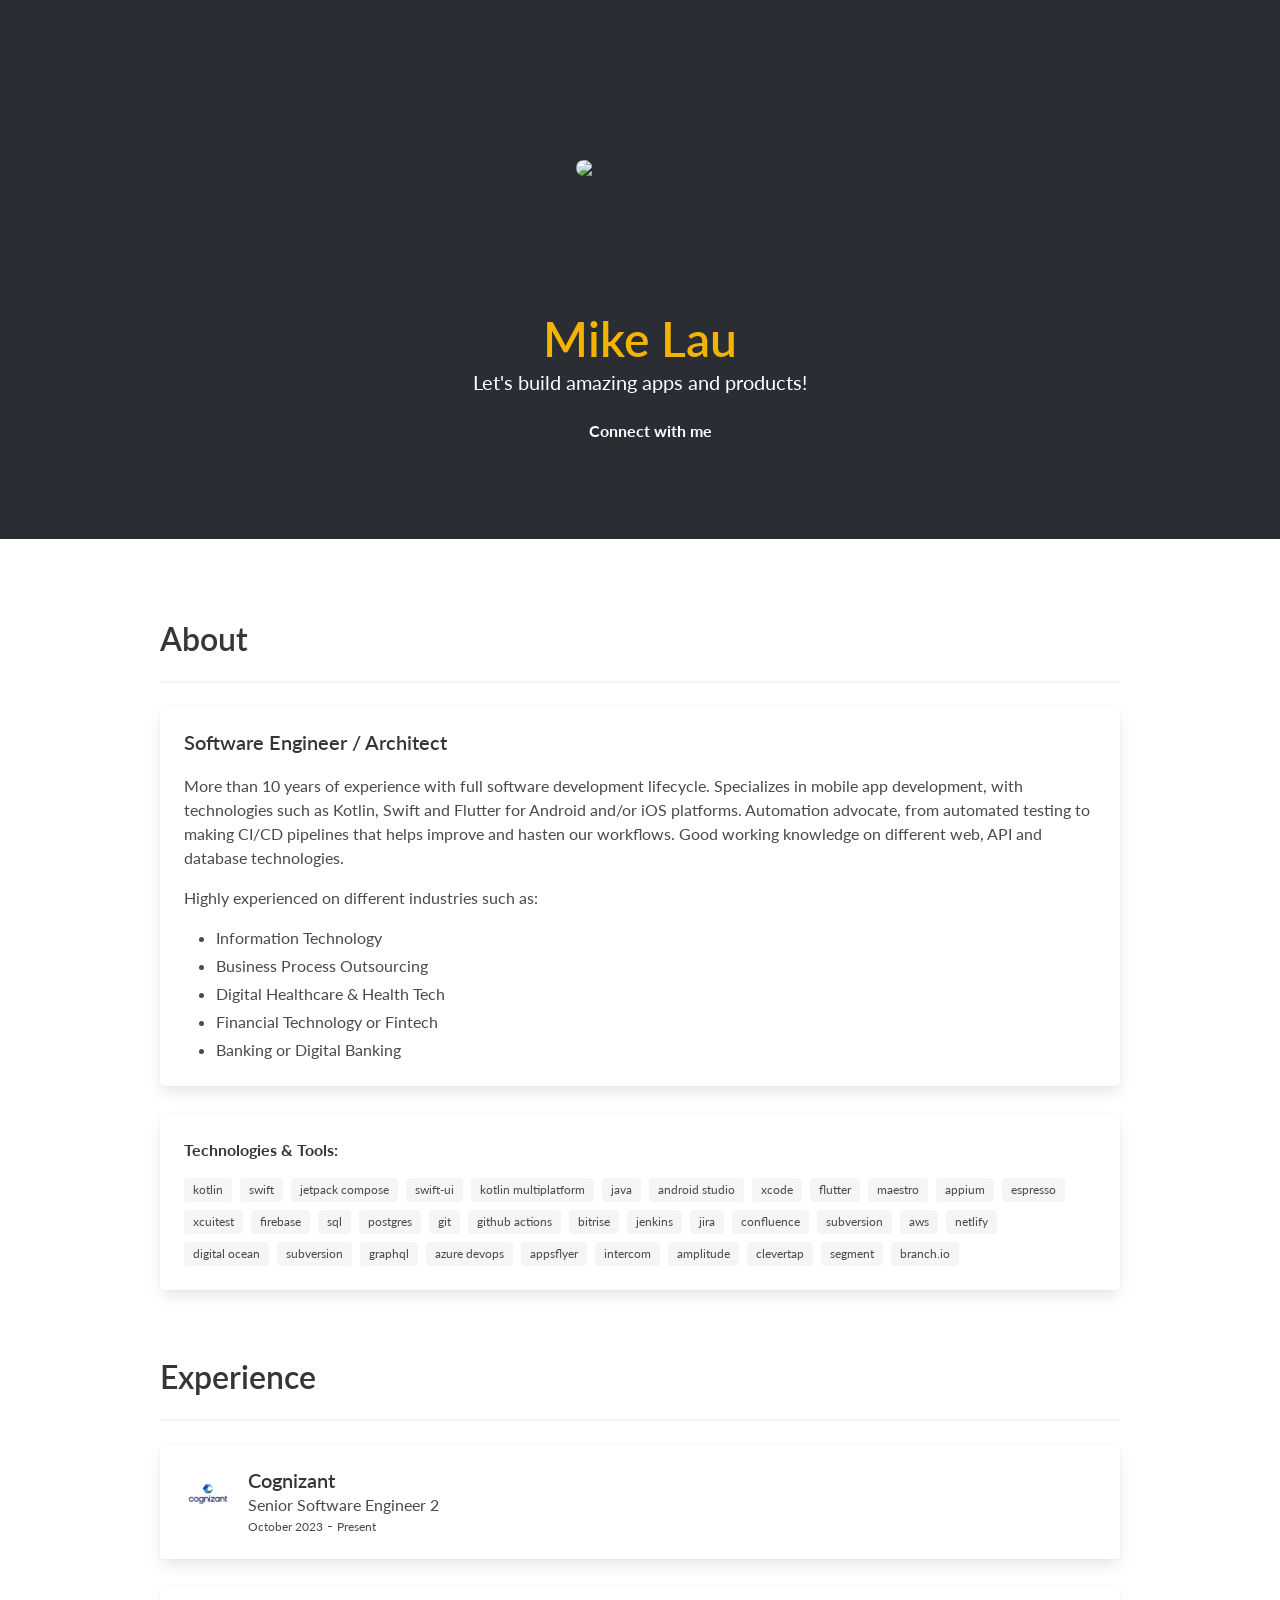
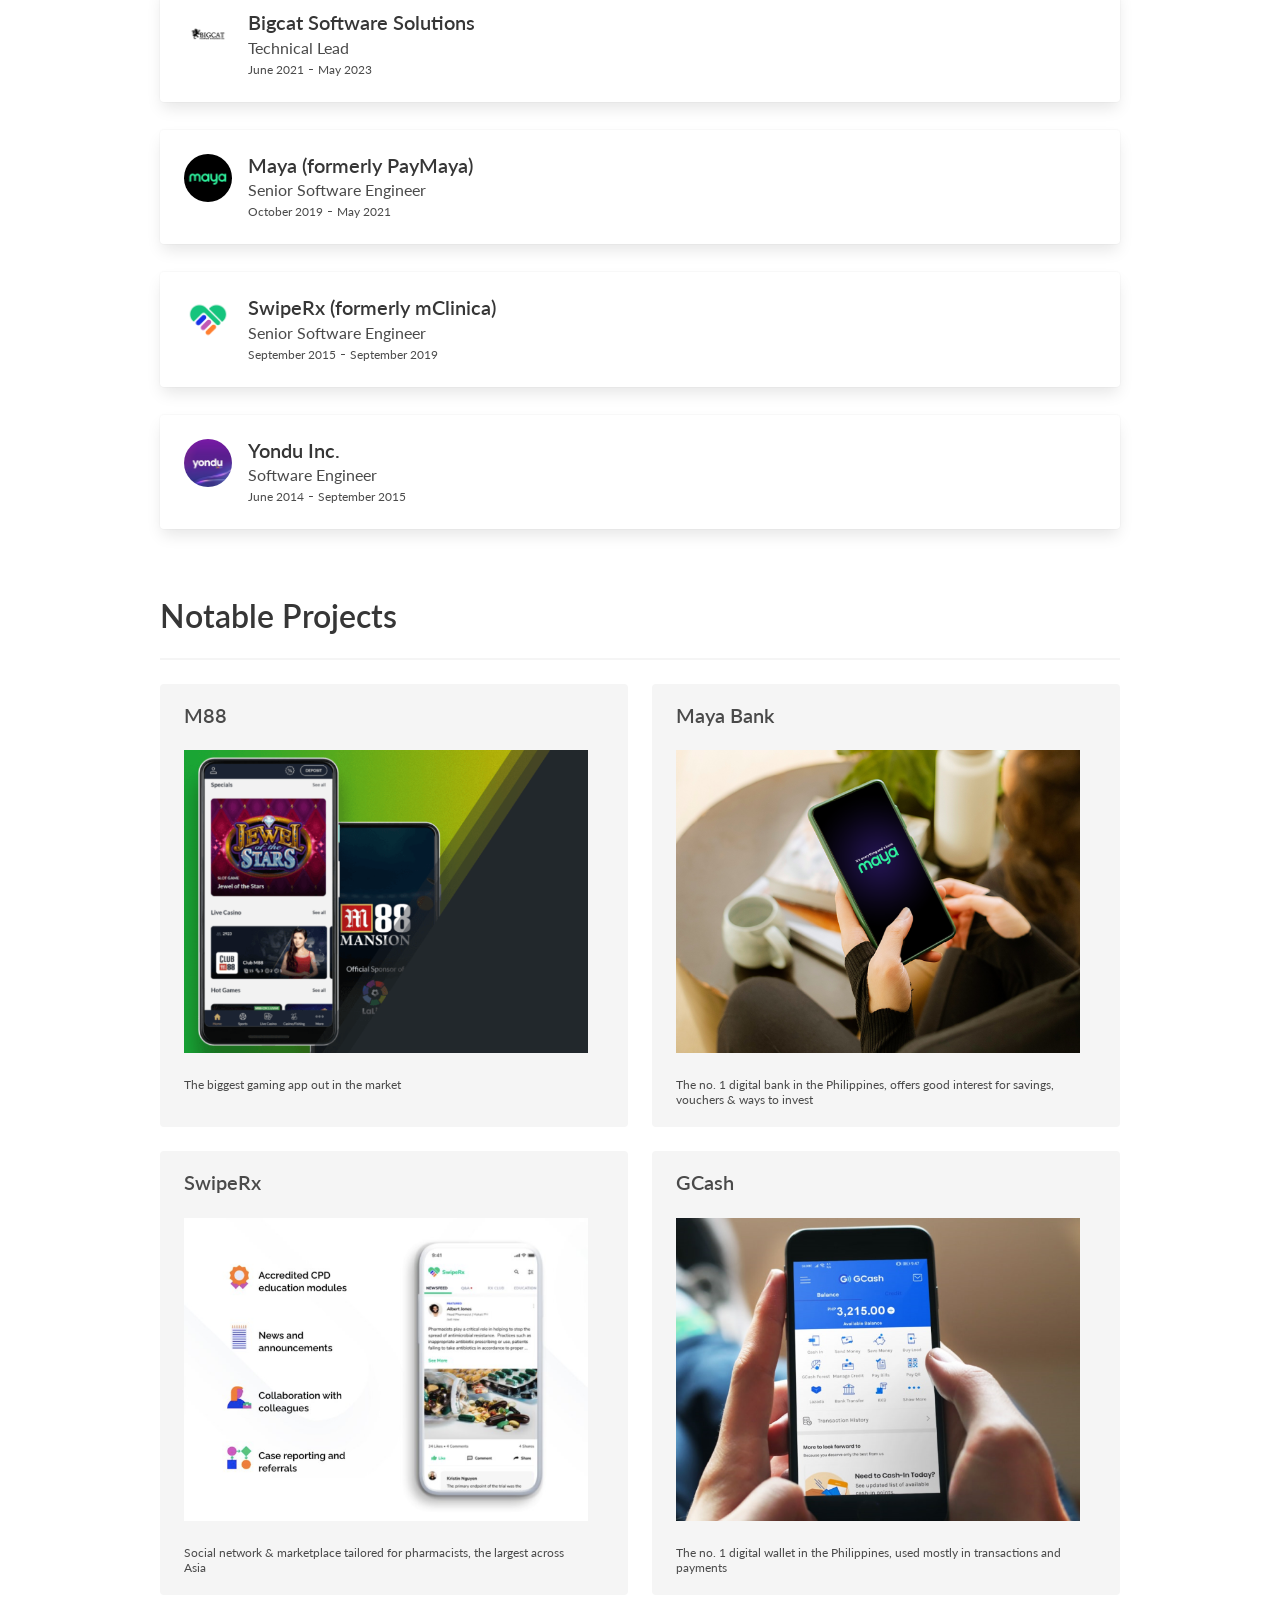
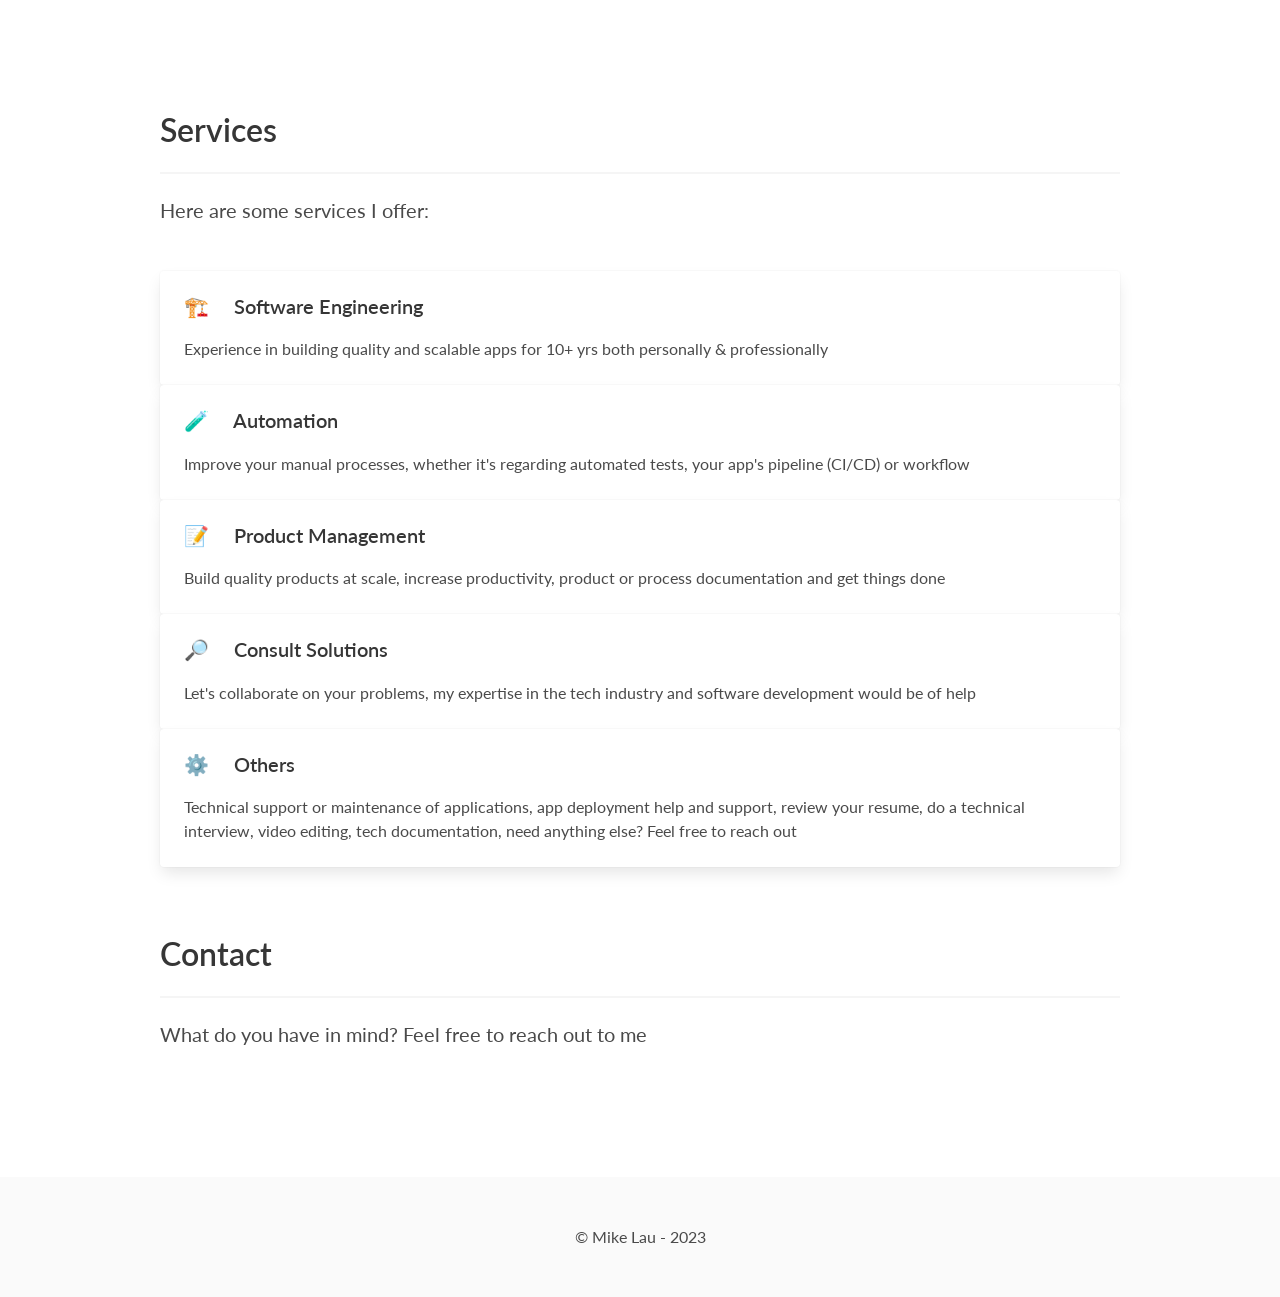
==== index.html @ 37aa54c7 "Initial" ====
<!DOCTYPE html>
<html lang="en">
   <head>
      <title>Mike Lau</title>
      <meta name="viewport" content="width=device-width, initial-scale=1">
      <link rel="icon" href="favicon.ico" type="image/x-icon">
      <link rel="stylesheet" href="css/main.bundle.css">
      <script src="https://kit.fontawesome.com/4e5a72c756.js"></script>
      <script async src="https://pagead2.googlesyndication.com/pagead/js/adsbygoogle.js?client=ca-pub-7689221450220453"
     crossorigin="anonymous"></script>
   </head>
   <body>
      <nav class="navbar is-primary" role="navigation" aria-label="main navigation">
         <div class="navbar-brand">
            <div class="navbar-item is-hidden-desktop">
               <a href="https://github.com/mikekpl" class="icon is-large has-text-light" target="_blank">
               <i class="fab fa-2x fa-github"></i>
               </a>
            </div>
            <div class="navbar-item is-hidden-desktop">
               <a href="https://blog.mikelau.dev" class="icon is-large has-text-light" target="_blank">
               <i class="fas fa-2x fa-globe"></i>
               </a>
            </div>
         </div>
         <div class="navbar-menu">
            <div class="navbar-end">
               <div class="navbar-item">
                  <a href="https://github.com/mikekpl" class="icon is-large has-text-light" target="_blank">
                  <i class="fab fa-2x fa-github"></i>
                  </a>
               </div>
               <div class="navbar-item">
                  <a href="https://blog.mikelau.dev" class="icon is-large has-text-light" target="_blank">
                  <i class="fas fa-2x fa-globe"></i>
                  </a>
               </div>
            </div>
         </div>
      </nav>
      <section class="hero is-primary">
         <div class="hero-body">
            <div class="container">
               <br><br>
               <div class="level">
                  <div class="level-item has-text-centered">
                     <figure class="image is-128x128">
                        <img class="is-rounded" src="https://avatars.githubusercontent.com/u/16832215?v=4">
                     </figure>
                  </div>
               </div>
               <div class="columns has-text-centered">
                  <div class="column">
                     <h1 class="title is-1">
                        Mike Lau
                     </h1>
                     <h2 class="subtitle">
                        Let's build amazing apps and products!
                     </h2>
                     <p>	
                        <a href="https://www.linkedin.com/in/mikeklau" target="_blank">
                        <i class="fab fa-1x fa-linkedin-in"></i>&nbsp;&nbsp;&nbsp;&nbsp;&nbsp;<strong>Connect with me</strong>
                        </a>
                     </p>
                     <br><br>
                  </div>
               </div>
            </div>
         </div>
      </section>
      <!-- About -->
      <section class="section">
         <div class="container">
            <br><br>
            <h1 class="title">About</h1>
            <hr />
            <div class="card">
               <div class="card-content">
                  <div class="content">
                     <p class="title is-5"><strong>Software Engineer / Architect</strong></p>
                     <p>More than 10 years of experience with full software development lifecycle. Specializes in mobile app development, with technologies such as Kotlin, Swift and Flutter for Android and/or iOS platforms. Automation advocate, from automated testing to making CI/CD pipelines that helps improve and hasten our workflows. Good working knowledge on different web, API and database technologies.</p>
                     <p>Highly experienced on different industries such as:</p>
                     <ul>
                        <li>Information Technology</li>
                        <li>Business Process Outsourcing</li>
                        <li>Digital Healthcare & Health Tech</li>
                        <li>Financial Technology or Fintech</li>
                        <li>Banking or Digital Banking</li>
                     </ul>
                  </div>
               </div>
            </div>
            <div class="card card-gap">
               <div class="card-content">
                  <div class="content">
                     <p><strong>Technologies & Tools:</strong></p>
                     <div class="tags">
                        <span class="tag">kotlin</span>
                        <span class="tag">swift</span>
                        <span class="tag">jetpack compose</span>
                        <span class="tag">swift-ui</span>
                        <span class="tag">kotlin multiplatform</span>
                        <span class="tag">java</span>
                        <span class="tag">android studio</span>
                        <span class="tag">xcode</span>
                        <span class="tag">flutter</span>
                        <span class="tag">maestro</span>
                        <span class="tag">appium</span>
                        <span class="tag">espresso</span>
                        <span class="tag">xcuitest</span>
                        <span class="tag">firebase</span>
                        <span class="tag">sql</span>
                        <span class="tag">postgres</span>
                        <span class="tag">git</span>
                        <span class="tag">github actions</span>
                        <span class="tag">bitrise</span>
                        <span class="tag">jenkins</span>
                        <span class="tag">jira</span>
                        <span class="tag">confluence</span>
                        <span class="tag">subversion</span>
                        <span class="tag">aws</span>
                        <span class="tag">netlify</span>
                        <span class="tag">digital ocean</span>
                        <span class="tag">subversion</span>
                        <span class="tag">graphql</span>
                        <span class="tag">azure devops</span>
                        <span class="tag">appsflyer</span>
                        <span class="tag">intercom</span>
                        <span class="tag">amplitude</span>
                        <span class="tag">clevertap</span>
                        <span class="tag">segment</span>
                        <span class="tag">branch.io</span>
                     </div>
                  </div>
               </div>
            </div>
         </div>
      </section>
      <!-- Experience -->
      <section class="section">
         <div class="container">
            <h1 class="title">Experience</h1>
            <hr />
            <div class="card">
               <div class="card-content">
                  <div class="media">
                     <div class="media-left">
                        <figure class="image is-48x48">
                           <img class="is-rounded" src="img/cognizant.png">
                        </figure>
                     </div>
                     <div class="media-content">
                        <p class="title is-5">Cognizant</p>
                        <p class="subtitle is-6">Senior Software Engineer 2<br>
                           <time class="subtitle is-7">October 2023</time> - <time class="subtitle is-7">Present</time></p>
                     </div>
                  </div>
               </div>
            </div>
            <div class="card card-gap">
               <div class="card-content">
                  <div class="media">
                     <div class="media-left">
                        <figure class="image is-48x48">
                           <img class="is-rounded" src="img/bigcat.png">
                        </figure>
                     </div>
                     <div class="media-content">
                        <p class="title is-5">Bigcat Software Solutions</p>
                        <p class="subtitle is-6">Technical Lead<br>
                           <time class="subtitle is-7">June 2021</time> - <time class="subtitle is-7">May 2023</time> </p>
                     </div>
                  </div>
               </div>
            </div>
            <div class="card card-gap">
               <div class="card-content">
                  <div class="media">
                     <div class="media-left">
                        <figure class="image is-48x48">
                           <img class="is-rounded" src="img/maya.png">
                        </figure>
                     </div>
                     <div class="media-content">
                        <p class="title is-5">Maya (formerly PayMaya)</p>
                        <p class="subtitle is-6">Senior Software Engineer<br>
                           <time class="subtitle is-7">October 2019</time> - <time class="subtitle is-7">May 2021</time></p>
                     </div>
                  </div>
               </div>
            </div>
            <div class="card card-gap">
               <div class="card-content">
                  <div class="media">
                     <div class="media-left">
                        <figure class="image is-48x48">
                           <img class="is-rounded" src="img/swiperx.png">
                        </figure>
                     </div>
                     <div class="media-content">
                        <p class="title is-5">SwipeRx (formerly mClinica)</p>
                        <p class="subtitle is-6">Senior Software Engineer<br>
                           <time class="subtitle is-7">September 2015</time> - <time class="subtitle is-7">September 2019</time></p>
                     </div>
                  </div>
               </div>
            </div>
            <div class="card card-gap">
               <div class="card-content">
                  <div class="media">
                     <div class="media-left">
                        <figure class="image is-48x48">
                           <img class="is-rounded" src="img/yondu.png">
                        </figure>
                     </div>
                     <div class="media-content">
                        <p class="title is-5">Yondu Inc.</p>
                        <p class="subtitle is-6">Software Engineer<br>
                           <time class="subtitle is-7">June 2014</time> - <time class="subtitle is-7">September 2015</time></p>
                     </div>
                  </div>
               </div>
            </div>
         </div>
      </section>
      <!-- Projects -->
      <section class="section">
         <div class="container">
            <h1 class="title">Notable Projects</h1>
            <hr>
            <div class="tile is-ancestor">
               <div class="tile is-vertical is-12">
                  <div class="tile">
                     <div class="tile is-parent">
                        <article class="tile is-child notification">
                           <p class="title is-5">M88</p>
                           <figure class="image is-4by3">
                              <img src="img/project-m88.png">
                           </figure>
                           <br>
                           <p class="subtitle is-7">The biggest gaming app out in the market</p>
                        </article>
                     </div>
                     <div class="tile is-parent">
                        <article class="tile is-child notification">
                           <p class="title is-5">Maya Bank</p>
                           <figure class="image is-4by3">
                              <img src="img/project-maya.png">
                           </figure>
                           <br>
                           <p class="subtitle is-7">The no. 1 digital bank in the Philippines, offers good interest for savings, vouchers & ways to invest</p>
                        </article>
                     </div>
                  </div>
               </div>
            </div>
            <div class="tile is-ancestor">
               <div class="tile is-vertical is-12">
                  <div class="tile">
                     <div class="tile is-parent">
                        <article class="tile is-child notification">
                           <p class="title is-5">SwipeRx</p>
                           <figure class="image is-4by3">
                              <img src="img/project-swiperx.png">
                           </figure>
                           <br>
                           <p class="subtitle is-7">Social network & marketplace tailored for pharmacists, the largest across Asia</p>
                        </article>
                     </div>
                     <div class="tile is-parent">
                        <article class="tile is-child notification">
                           <p class="title is-5">GCash</p>
                           <figure class="image is-4by3">
                              <img src="img/project-gcash.png">
                           </figure>
                           <br>
                           <p class="subtitle is-7">The no. 1 digital wallet in the Philippines, used mostly in transactions and payments</p>
                        </article>
                     </div>
                  </div>
               </div>
            </div>
         </div>
      </section>
      <!-- Services -->
      <section class="section">
         <div class="container">
         <br><br>
         <h1 class="title">Services</h1>
         <hr />
         <p class="subtitle">Here are some services I offer:</p>
         <br>
         <div class="card">
            <div class="card-content">
               <div class="content">
                  <p class="title is-5">🏗️&nbsp;&nbsp;&nbsp;&nbsp;&nbsp;Software Engineering</p>
                  <p>Experience in building quality and scalable apps for 10+ yrs both personally & professionally</p>
               </div>
            </div>
         </div>
         <div class="card">
            <div class="card-content">
               <div class="content">
                  <p class="title is-5">🧪&nbsp;&nbsp;&nbsp;&nbsp;&nbsp;Automation</p>
                  <p>Improve your manual processes, whether it's regarding automated tests, your app's pipeline (CI/CD) or workflow</p>
               </div>
            </div>
         </div>
         <div class="card">
            <div class="card-content">
               <div class="content">
                  <p class="title is-5">📝&nbsp;&nbsp;&nbsp;&nbsp;&nbsp;Product Management</p>
                  <p>Build quality products at scale, increase productivity, product or process documentation and get things done</p>
               </div>
            </div>
         </div>
         <div class="card">
            <div class="card-content">
               <div class="content">
                  <p class="title is-5">🔎&nbsp;&nbsp;&nbsp;&nbsp;&nbsp;Consult Solutions</p>
                  <p>Let's collaborate on your problems, my expertise in the tech industry and software development would be of help</p>
               </div>
            </div>
         </div>
         <div class="card">
            <div class="card-content">
               <div class="content">
                  <p class="title is-5">⚙️&nbsp;&nbsp;&nbsp;&nbsp;&nbsp;Others</p>
                  <p>Technical support or maintenance of applications, app deployment help and support, review your resume, do a technical interview, video editing, tech documentation, need anything else? Feel free to reach out</p>
               </div>
            </div>
         </div>
      </section>
      <!-- Contact -->
      <section class="section">
         <div class="container">
            <h1 class="title">Contact</h1>
            <hr />
            <p class="subtitle">What do you have in mind? Feel free to reach out to me</p>
            <br>
            <nav class="level">
               <div class="level-item has-text-centered">
                  <div><a href="https://github.com/mikekpl" class="icon is-large" target="_blank"><i class="fab fa-2x fa-github"></i></a></div>
               </div>
               <div class="level-item has-text-centered">
                  <div><a href="mailto:mikeklbusiness@gmail.com" class="icon is-large" target="_blank"><i class="fas fa-2x fa-envelope"></i></a></div>
               </div>
               <div class="level-item has-text-centered">
                  <div><a href="https://www.linkedin.com/in/mikeklau" class="icon is-large" target="_blank"><i class="fab fa-2x fa-linkedin-in"></i></a></div>
               </div>
            </nav>
         </div>
      </section>
      <footer class="footer">
         <div class="content has-text-centered">
            <p>© Mike Lau - 2023</a></p>
         </div>
      </footer>
      <script src="js/bundle.js"></script>
   </body>
</html>
---- css/main.bundle.css ----
@import url(https://fonts.googleapis.com/css?family=Lato:300,400,700,900);
/*! Flickity v2.2.2
https://flickity.metafizzy.co
---------------------------------------------- */.flickity-enabled{position:relative}.flickity-enabled:focus{outline:none}.flickity-viewport{height:100%;overflow:hidden;position:relative}.flickity-slider{height:100%;position:absolute;width:100%}.flickity-enabled.is-draggable{-webkit-tap-highlight-color:transparent;-webkit-user-select:none;-moz-user-select:none;-ms-user-select:none;user-select:none}.flickity-enabled.is-draggable .flickity-viewport{cursor:move;cursor:-webkit-grab;cursor:grab}.flickity-enabled.is-draggable .flickity-viewport.is-pointer-down{cursor:-webkit-grabbing;cursor:grabbing}.flickity-button{background:hsla(0,0%,100%,.75);border:none;color:#333;position:absolute}.flickity-button:hover{background:#fff;cursor:pointer}.flickity-button:focus{box-shadow:0 0 0 5px #19f;outline:none}.flickity-button:active{opacity:.6}.flickity-button:disabled{cursor:auto;opacity:.3;pointer-events:none}.flickity-button-icon{fill:currentColor}.flickity-prev-next-button{border-radius:50%;height:44px;top:50%;transform:translateY(-50%);width:44px}.flickity-prev-next-button.previous{left:10px}.flickity-prev-next-button.next{right:10px}.flickity-rtl .flickity-prev-next-button.previous{left:auto;right:10px}.flickity-rtl .flickity-prev-next-button.next{left:10px;right:auto}.flickity-prev-next-button .flickity-button-icon{height:60%;left:20%;position:absolute;top:20%;width:60%}.flickity-page-dots{bottom:-25px;line-height:1;list-style:none;margin:0;padding:0;position:absolute;text-align:center;width:100%}.flickity-rtl .flickity-page-dots{direction:rtl}.flickity-page-dots .dot{background:#333;border-radius:50%;cursor:pointer;display:inline-block;height:10px;margin:0 8px;opacity:.25;width:10px}.flickity-page-dots .dot.is-selected{opacity:1}.card-gap{margin-top:1.75rem}.modal-trigger{cursor:pointer}a.icon>strong{margin-left:.25rem}.modal-card-body div.content{margin:1.75rem 0}/*! bulma.io v0.9.3 | MIT License | github.com/jgthms/bulma */.button,.file-cta,.file-name,.input,.pagination-ellipsis,.pagination-link,.pagination-next,.pagination-previous,.select select,.textarea{align-items:center;-moz-appearance:none;-webkit-appearance:none;border:1px solid transparent;border-radius:4px;box-shadow:none;display:inline-flex;font-size:1rem;height:2.5em;justify-content:flex-start;line-height:1.5;padding:calc(.5em - 1px) calc(.75em - 1px);position:relative;vertical-align:top}.button:active,.button:focus,.file-cta:active,.file-cta:focus,.file-name:active,.file-name:focus,.input:active,.input:focus,.is-active.button,.is-active.file-cta,.is-active.file-name,.is-active.input,.is-active.pagination-ellipsis,.is-active.pagination-link,.is-active.pagination-next,.is-active.pagination-previous,.is-active.textarea,.is-focused.button,.is-focused.file-cta,.is-focused.file-name,.is-focused.input,.is-focused.pagination-ellipsis,.is-focused.pagination-link,.is-focused.pagination-next,.is-focused.pagination-previous,.is-focused.textarea,.pagination-ellipsis:active,.pagination-ellipsis:focus,.pagination-link:active,.pagination-link:focus,.pagination-next:active,.pagination-next:focus,.pagination-previous:active,.pagination-previous:focus,.select select.is-active,.select select.is-focused,.select select:active,.select select:focus,.textarea:active,.textarea:focus{outline:none}.button[disabled],.file-cta[disabled],.file-name[disabled],.input[disabled],.pagination-ellipsis[disabled],.pagination-link[disabled],.pagination-next[disabled],.pagination-previous[disabled],.select fieldset[disabled] select,.select select[disabled],.textarea[disabled],fieldset[disabled] .button,fieldset[disabled] .file-cta,fieldset[disabled] .file-name,fieldset[disabled] .input,fieldset[disabled] .pagination-ellipsis,fieldset[disabled] .pagination-link,fieldset[disabled] .pagination-next,fieldset[disabled] .pagination-previous,fieldset[disabled] .select select,fieldset[disabled] .textarea{cursor:not-allowed}.breadcrumb,.button,.file,.is-unselectable,.pagination-ellipsis,.pagination-link,.pagination-next,.pagination-previous,.tabs{-webkit-touch-callout:none;-webkit-user-select:none;-moz-user-select:none;-ms-user-select:none;user-select:none}.navbar-link:not(.is-arrowless):after,.select:not(.is-multiple):not(.is-loading):after{border:3px solid transparent;border-radius:2px;border-right:0;border-top:0;content:" ";display:block;height:.625em;margin-top:-.4375em;pointer-events:none;position:absolute;top:50%;transform:rotate(-45deg);transform-origin:center;width:.625em}.block:not(:last-child),.box:not(:last-child),.breadcrumb:not(:last-child),.content:not(:last-child),.level:not(:last-child),.message:not(:last-child),.notification:not(:last-child),.pagination:not(:last-child),.progress:not(:last-child),.subtitle:not(:last-child),.table-container:not(:last-child),.table:not(:last-child),.tabs:not(:last-child),.title:not(:last-child){margin-bottom:1.5rem}.delete,.modal-close{-webkit-touch-callout:none;-moz-appearance:none;-webkit-appearance:none;background-color:rgba(10,10,10,.2);border:none;border-radius:9999px;cursor:pointer;display:inline-block;flex-grow:0;flex-shrink:0;font-size:0;height:20px;max-height:20px;max-width:20px;min-height:20px;min-width:20px;outline:none;pointer-events:auto;position:relative;-webkit-user-select:none;-moz-user-select:none;-ms-user-select:none;user-select:none;vertical-align:top;width:20px}.delete:after,.delete:before,.modal-close:after,.modal-close:before{background-color:#fff;content:"";display:block;left:50%;position:absolute;top:50%;transform:translateX(-50%) translateY(-50%) rotate(45deg);transform-origin:center center}.delete:before,.modal-close:before{height:2px;width:50%}.delete:after,.modal-close:after{height:50%;width:2px}.delete:focus,.delete:hover,.modal-close:focus,.modal-close:hover{background-color:rgba(10,10,10,.3)}.delete:active,.modal-close:active{background-color:rgba(10,10,10,.4)}.is-small.delete,.is-small.modal-close{height:16px;max-height:16px;max-width:16px;min-height:16px;min-width:16px;width:16px}.is-medium.delete,.is-medium.modal-close{height:24px;max-height:24px;max-width:24px;min-height:24px;min-width:24px;width:24px}.is-large.delete,.is-large.modal-close{height:32px;max-height:32px;max-width:32px;min-height:32px;min-width:32px;width:32px}.button.is-loading:after,.control.is-loading:after,.loader,.select.is-loading:after{animation:spinAround .5s linear infinite;border-color:transparent transparent #dbdbdb #dbdbdb;border-radius:9999px;border-style:solid;border-width:2px;content:"";display:block;height:1em;position:relative;width:1em}.hero-video,.image.is-1by1 .has-ratio,.image.is-1by1 img,.image.is-1by2 .has-ratio,.image.is-1by2 img,.image.is-1by3 .has-ratio,.image.is-1by3 img,.image.is-2by1 .has-ratio,.image.is-2by1 img,.image.is-2by3 .has-ratio,.image.is-2by3 img,.image.is-3by1 .has-ratio,.image.is-3by1 img,.image.is-3by2 .has-ratio,.image.is-3by2 img,.image.is-3by4 .has-ratio,.image.is-3by4 img,.image.is-3by5 .has-ratio,.image.is-3by5 img,.image.is-4by3 .has-ratio,.image.is-4by3 img,.image.is-4by5 .has-ratio,.image.is-4by5 img,.image.is-5by3 .has-ratio,.image.is-5by3 img,.image.is-5by4 .has-ratio,.image.is-5by4 img,.image.is-9by16 .has-ratio,.image.is-9by16 img,.image.is-16by9 .has-ratio,.image.is-16by9 img,.image.is-square .has-ratio,.image.is-square img,.is-overlay,.modal,.modal-background{bottom:0;left:0;position:absolute;right:0;top:0}.navbar-burger{-moz-appearance:none;-webkit-appearance:none;appearance:none;background:none;border:none;color:currentColor;font-family:inherit;font-size:1em}/*! minireset.css v0.0.6 | MIT License | github.com/jgthms/minireset.css */.navbar-burger,blockquote,body,dd,dl,dt,fieldset,figure,h1,h2,h3,h4,h5,h6,hr,html,iframe,legend,li,ol,p,pre,textarea,ul{margin:0;padding:0}h1,h2,h3,h4,h5,h6{font-size:100%;font-weight:400}ul{list-style:none}button,input,select,textarea{margin:0}html{box-sizing:border-box}*,:after,:before{box-sizing:inherit}img,video{height:auto;max-width:100%}iframe{border:0}table{border-collapse:collapse;border-spacing:0}td,th{padding:0}td:not([align]),th:not([align]){text-align:inherit}html{-moz-osx-font-smoothing:grayscale;-webkit-font-smoothing:antialiased;text-rendering:optimizeLegibility;text-size-adjust:100%;background-color:#fff;font-size:16px;min-width:300px;overflow-x:hidden;overflow-y:scroll}article,aside,figure,footer,header,hgroup,section{display:block}body,button,input,optgroup,select,textarea{font-family:Lato,sans-serif}code,pre{-moz-osx-font-smoothing:auto;-webkit-font-smoothing:auto;font-family:monospace}body{color:#4a4a4a;font-size:1em;font-weight:400;line-height:1.5}a{color:#2A2E34;cursor:pointer;text-decoration:none}a strong{color:currentColor}a:hover{color:#363636}code{color:#da1039;font-size:.875em;font-weight:400;padding:.25em .5em}code,hr{background-color:#f5f5f5}hr{border:none;display:block;height:2px;margin:1.5rem 0}img{height:auto;max-width:100%}input[type=checkbox],input[type=radio]{vertical-align:baseline}small{font-size:.875em}span{font-style:inherit;font-weight:inherit}strong{color:#363636;font-weight:700}fieldset{border:none}pre{-webkit-overflow-scrolling:touch;word-wrap:normal;background-color:#f5f5f5;color:#4a4a4a;font-size:.875em;overflow-x:auto;padding:1.25rem 1.5rem;white-space:pre}pre code{background-color:transparent;color:currentColor;font-size:1em;padding:0}table td,table th{vertical-align:top}table td:not([align]),table th:not([align]){text-align:inherit}table th{color:#363636}@keyframes spinAround{0%{transform:rotate(0deg)}to{transform:rotate(359deg)}}.box{background-color:#fff;border-radius:6px;box-shadow:0 .5em 1em -.125em rgba(10,10,10,.1),0 0 0 1px rgba(10,10,10,.02);color:#4a4a4a;display:block;padding:1.25rem}a.box:focus,a.box:hover{box-shadow:0 .5em 1em -.125em rgba(10,10,10,.1),0 0 0 1px #2A2E34}a.box:active{box-shadow:inset 0 1px 2px rgba(10,10,10,.2),0 0 0 1px #2A2E34}.button{background-color:#fff;border-color:#dbdbdb;border-width:1px;color:#363636;cursor:pointer;justify-content:center;padding:calc(.5em - 1px) 1em;text-align:center;white-space:nowrap}.button strong{color:inherit}.button .icon,.button .icon.is-large,.button .icon.is-medium,.button .icon.is-small{height:1.5em;width:1.5em}.button .icon:first-child:not(:last-child){margin-left:calc(-.5em - 1px);margin-right:.25em}.button .icon:last-child:not(:first-child){margin-left:.25em;margin-right:calc(-.5em - 1px)}.button .icon:first-child:last-child{margin-left:calc(-.5em - 1px);margin-right:calc(-.5em - 1px)}.button.is-hovered,.button:hover{border-color:#b5b5b5;color:#363636}.button.is-focused,.button:focus{border-color:#485fc7;color:#363636}.button.is-focused:not(:active),.button:focus:not(:active){box-shadow:0 0 0 .125em rgba(0,209,178,.25)}.button.is-active,.button:active{border-color:#4a4a4a;color:#363636}.button.is-text{background-color:transparent;border-color:transparent;color:#4a4a4a;text-decoration:underline}.button.is-text.is-focused,.button.is-text.is-hovered,.button.is-text:focus,.button.is-text:hover{background-color:#f5f5f5;color:#363636}.button.is-text.is-active,.button.is-text:active{background-color:#e8e8e8;color:#363636}.button.is-text[disabled],fieldset[disabled] .button.is-text{background-color:transparent;border-color:transparent;box-shadow:none}.button.is-ghost{background:none;border-color:transparent;color:#2A2E34;text-decoration:none}.button.is-ghost.is-hovered,.button.is-ghost:hover{color:#2A2E34;text-decoration:underline}.button.is-white{background-color:#fff;border-color:transparent;color:#0a0a0a}.button.is-white.is-hovered,.button.is-white:hover{background-color:#f9f9f9;border-color:transparent;color:#0a0a0a}.button.is-white.is-focused,.button.is-white:focus{border-color:transparent;color:#0a0a0a}.button.is-white.is-focused:not(:active),.button.is-white:focus:not(:active){box-shadow:0 0 0 .125em rgba(255,255,255,.25)}.button.is-white.is-active,.button.is-white:active{background-color:#f2f2f2;border-color:transparent;color:#0a0a0a}.button.is-white[disabled],fieldset[disabled] .button.is-white{background-color:#fff;border-color:transparent;box-shadow:none}.button.is-white.is-inverted{background-color:#0a0a0a;color:#fff}.button.is-white.is-inverted.is-hovered,.button.is-white.is-inverted:hover{background-color:#000}.button.is-white.is-inverted[disabled],fieldset[disabled] .button.is-white.is-inverted{background-color:#0a0a0a;border-color:transparent;box-shadow:none;color:#fff}.button.is-white.is-loading:after{border-color:transparent transparent #0a0a0a #0a0a0a!important}.button.is-white.is-outlined{background-color:transparent;border-color:#fff;color:#fff}.button.is-white.is-outlined.is-focused,.button.is-white.is-outlined.is-hovered,.button.is-white.is-outlined:focus,.button.is-white.is-outlined:hover{background-color:#fff;border-color:#fff;color:#0a0a0a}.button.is-white.is-outlined.is-loading:after{border-color:transparent transparent #fff #fff!important}.button.is-white.is-outlined.is-loading.is-focused:after,.button.is-white.is-outlined.is-loading.is-hovered:after,.button.is-white.is-outlined.is-loading:focus:after,.button.is-white.is-outlined.is-loading:hover:after{border-color:transparent transparent #0a0a0a #0a0a0a!important}.button.is-white.is-outlined[disabled],fieldset[disabled] .button.is-white.is-outlined{background-color:transparent;border-color:#fff;box-shadow:none;color:#fff}.button.is-white.is-inverted.is-outlined{background-color:transparent;border-color:#0a0a0a;color:#0a0a0a}.button.is-white.is-inverted.is-outlined.is-focused,.button.is-white.is-inverted.is-outlined.is-hovered,.button.is-white.is-inverted.is-outlined:focus,.button.is-white.is-inverted.is-outlined:hover{background-color:#0a0a0a;color:#fff}.button.is-white.is-inverted.is-outlined.is-loading.is-focused:after,.button.is-white.is-inverted.is-outlined.is-loading.is-hovered:after,.button.is-white.is-inverted.is-outlined.is-loading:focus:after,.button.is-white.is-inverted.is-outlined.is-loading:hover:after{border-color:transparent transparent #fff #fff!important}.button.is-white.is-inverted.is-outlined[disabled],fieldset[disabled] .button.is-white.is-inverted.is-outlined{background-color:transparent;border-color:#0a0a0a;box-shadow:none;color:#0a0a0a}.button.is-black{background-color:#0a0a0a;border-color:transparent;color:#fff}.button.is-black.is-hovered,.button.is-black:hover{background-color:#040404;border-color:transparent;color:#fff}.button.is-black.is-focused,.button.is-black:focus{border-color:transparent;color:#fff}.button.is-black.is-focused:not(:active),.button.is-black:focus:not(:active){box-shadow:0 0 0 .125em rgba(10,10,10,.25)}.button.is-black.is-active,.button.is-black:active{background-color:#000;border-color:transparent;color:#fff}.button.is-black[disabled],fieldset[disabled] .button.is-black{background-color:#0a0a0a;border-color:transparent;box-shadow:none}.button.is-black.is-inverted{background-color:#fff;color:#0a0a0a}.button.is-black.is-inverted.is-hovered,.button.is-black.is-inverted:hover{background-color:#f2f2f2}.button.is-black.is-inverted[disabled],fieldset[disabled] .button.is-black.is-inverted{background-color:#fff;border-color:transparent;box-shadow:none;color:#0a0a0a}.button.is-black.is-loading:after{border-color:transparent transparent #fff #fff!important}.button.is-black.is-outlined{background-color:transparent;border-color:#0a0a0a;color:#0a0a0a}.button.is-black.is-outlined.is-focused,.button.is-black.is-outlined.is-hovered,.button.is-black.is-outlined:focus,.button.is-black.is-outlined:hover{background-color:#0a0a0a;border-color:#0a0a0a;color:#fff}.button.is-black.is-outlined.is-loading:after{border-color:transparent transparent #0a0a0a #0a0a0a!important}.button.is-black.is-outlined.is-loading.is-focused:after,.button.is-black.is-outlined.is-loading.is-hovered:after,.button.is-black.is-outlined.is-loading:focus:after,.button.is-black.is-outlined.is-loading:hover:after{border-color:transparent transparent #fff #fff!important}.button.is-black.is-outlined[disabled],fieldset[disabled] .button.is-black.is-outlined{background-color:transparent;border-color:#0a0a0a;box-shadow:none;color:#0a0a0a}.button.is-black.is-inverted.is-outlined{background-color:transparent;border-color:#fff;color:#fff}.button.is-black.is-inverted.is-outlined.is-focused,.button.is-black.is-inverted.is-outlined.is-hovered,.button.is-black.is-inverted.is-outlined:focus,.button.is-black.is-inverted.is-outlined:hover{background-color:#fff;color:#0a0a0a}.button.is-black.is-inverted.is-outlined.is-loading.is-focused:after,.button.is-black.is-inverted.is-outlined.is-loading.is-hovered:after,.button.is-black.is-inverted.is-outlined.is-loading:focus:after,.button.is-black.is-inverted.is-outlined.is-loading:hover:after{border-color:transparent transparent #0a0a0a #0a0a0a!important}.button.is-black.is-inverted.is-outlined[disabled],fieldset[disabled] .button.is-black.is-inverted.is-outlined{background-color:transparent;border-color:#fff;box-shadow:none;color:#fff}.button.is-light{background-color:#f5f5f5;border-color:transparent;color:rgba(0,0,0,.7)}.button.is-light.is-hovered,.button.is-light:hover{background-color:#eee;border-color:transparent;color:rgba(0,0,0,.7)}.button.is-light.is-focused,.button.is-light:focus{border-color:transparent;color:rgba(0,0,0,.7)}.button.is-light.is-focused:not(:active),.button.is-light:focus:not(:active){box-shadow:0 0 0 .125em rgba(245,245,245,.25)}.button.is-light.is-active,.button.is-light:active{background-color:#e8e8e8;border-color:transparent;color:rgba(0,0,0,.7)}.button.is-light[disabled],fieldset[disabled] .button.is-light{background-color:#f5f5f5;border-color:transparent;box-shadow:none}.button.is-light.is-inverted{color:#f5f5f5}.button.is-light.is-inverted,.button.is-light.is-inverted.is-hovered,.button.is-light.is-inverted:hover{background-color:rgba(0,0,0,.7)}.button.is-light.is-inverted[disabled],fieldset[disabled] .button.is-light.is-inverted{background-color:rgba(0,0,0,.7);border-color:transparent;box-shadow:none;color:#f5f5f5}.button.is-light.is-loading:after{border-color:transparent transparent rgba(0,0,0,.7) rgba(0,0,0,.7)!important}.button.is-light.is-outlined{background-color:transparent;border-color:#f5f5f5;color:#f5f5f5}.button.is-light.is-outlined.is-focused,.button.is-light.is-outlined.is-hovered,.button.is-light.is-outlined:focus,.button.is-light.is-outlined:hover{background-color:#f5f5f5;border-color:#f5f5f5;color:rgba(0,0,0,.7)}.button.is-light.is-outlined.is-loading:after{border-color:transparent transparent #f5f5f5 #f5f5f5!important}.button.is-light.is-outlined.is-loading.is-focused:after,.button.is-light.is-outlined.is-loading.is-hovered:after,.button.is-light.is-outlined.is-loading:focus:after,.button.is-light.is-outlined.is-loading:hover:after{border-color:transparent transparent rgba(0,0,0,.7) rgba(0,0,0,.7)!important}.button.is-light.is-outlined[disabled],fieldset[disabled] .button.is-light.is-outlined{background-color:transparent;border-color:#f5f5f5;box-shadow:none;color:#f5f5f5}.button.is-light.is-inverted.is-outlined{background-color:transparent;border-color:rgba(0,0,0,.7);color:rgba(0,0,0,.7)}.button.is-light.is-inverted.is-outlined.is-focused,.button.is-light.is-inverted.is-outlined.is-hovered,.button.is-light.is-inverted.is-outlined:focus,.button.is-light.is-inverted.is-outlined:hover{background-color:rgba(0,0,0,.7);color:#f5f5f5}.button.is-light.is-inverted.is-outlined.is-loading.is-focused:after,.button.is-light.is-inverted.is-outlined.is-loading.is-hovered:after,.button.is-light.is-inverted.is-outlined.is-loading:focus:after,.button.is-light.is-inverted.is-outlined.is-loading:hover:after{border-color:transparent transparent #f5f5f5 #f5f5f5!important}.button.is-light.is-inverted.is-outlined[disabled],fieldset[disabled] .button.is-light.is-inverted.is-outlined{background-color:transparent;border-color:rgba(0,0,0,.7);box-shadow:none;color:rgba(0,0,0,.7)}.button.is-dark{background-color:#363636;border-color:transparent;color:#fff}.button.is-dark.is-hovered,.button.is-dark:hover{background-color:#2f2f2f;border-color:transparent;color:#fff}.button.is-dark.is-focused,.button.is-dark:focus{border-color:transparent;color:#fff}.button.is-dark.is-focused:not(:active),.button.is-dark:focus:not(:active){box-shadow:0 0 0 .125em rgba(54,54,54,.25)}.button.is-dark.is-active,.button.is-dark:active{background-color:#292929;border-color:transparent;color:#fff}.button.is-dark[disabled],fieldset[disabled] .button.is-dark{background-color:#363636;border-color:transparent;box-shadow:none}.button.is-dark.is-inverted{background-color:#fff;color:#363636}.button.is-dark.is-inverted.is-hovered,.button.is-dark.is-inverted:hover{background-color:#f2f2f2}.button.is-dark.is-inverted[disabled],fieldset[disabled] .button.is-dark.is-inverted{background-color:#fff;border-color:transparent;box-shadow:none;color:#363636}.button.is-dark.is-loading:after{border-color:transparent transparent #fff #fff!important}.button.is-dark.is-outlined{background-color:transparent;border-color:#363636;color:#363636}.button.is-dark.is-outlined.is-focused,.button.is-dark.is-outlined.is-hovered,.button.is-dark.is-outlined:focus,.button.is-dark.is-outlined:hover{background-color:#363636;border-color:#363636;color:#fff}.button.is-dark.is-outlined.is-loading:after{border-color:transparent transparent #363636 #363636!important}.button.is-dark.is-outlined.is-loading.is-focused:after,.button.is-dark.is-outlined.is-loading.is-hovered:after,.button.is-dark.is-outlined.is-loading:focus:after,.button.is-dark.is-outlined.is-loading:hover:after{border-color:transparent transparent #fff #fff!important}.button.is-dark.is-outlined[disabled],fieldset[disabled] .button.is-dark.is-outlined{background-color:transparent;border-color:#363636;box-shadow:none;color:#363636}.button.is-dark.is-inverted.is-outlined{background-color:transparent;border-color:#fff;color:#fff}.button.is-dark.is-inverted.is-outlined.is-focused,.button.is-dark.is-inverted.is-outlined.is-hovered,.button.is-dark.is-inverted.is-outlined:focus,.button.is-dark.is-inverted.is-outlined:hover{background-color:#fff;color:#363636}.button.is-dark.is-inverted.is-outlined.is-loading.is-focused:after,.button.is-dark.is-inverted.is-outlined.is-loading.is-hovered:after,.button.is-dark.is-inverted.is-outlined.is-loading:focus:after,.button.is-dark.is-inverted.is-outlined.is-loading:hover:after{border-color:transparent transparent #363636 #363636!important}.button.is-dark.is-inverted.is-outlined[disabled],fieldset[disabled] .button.is-dark.is-inverted.is-outlined{background-color:transparent;border-color:#fff;box-shadow:none;color:#fff}.button.is-primary{background-color:#2A2E34;border-color:transparent;color:#fff}.button.is-primary.is-hovered,.button.is-primary:hover{background-color:#3f3f3f;border-color:transparent;color:#fff}.button.is-primary.is-focused,.button.is-primary:focus{border-color:transparent;color:#fff}.button.is-primary.is-focused:not(:active),.button.is-primary:focus:not(:active){box-shadow:0 0 0 .125em rgba(69,69,69,.25)}.button.is-primary.is-active,.button.is-primary:active{background-color:#383838;border-color:transparent;color:#fff}.button.is-primary[disabled],fieldset[disabled] .button.is-primary{background-color:#2A2E34;border-color:transparent;box-shadow:none}.button.is-primary.is-inverted{background-color:#fff;color:#2A2E34}.button.is-primary.is-inverted.is-hovered,.button.is-primary.is-inverted:hover{background-color:#f2f2f2}.button.is-primary.is-inverted[disabled],fieldset[disabled] .button.is-primary.is-inverted{background-color:#fff;border-color:transparent;box-shadow:none;color:#2A2E34}.button.is-primary.is-loading:after{border-color:transparent transparent #fff #fff!important}.button.is-primary.is-outlined{background-color:transparent;border-color:#2A2E34;color:#2A2E34}.button.is-primary.is-outlined.is-focused,.button.is-primary.is-outlined.is-hovered,.button.is-primary.is-outlined:focus,.button.is-primary.is-outlined:hover{background-color:#2A2E34;border-color:#2A2E34;color:#fff}.button.is-primary.is-outlined.is-loading:after{border-color:transparent transparent #2A2E34 #2A2E34!important}.button.is-primary.is-outlined.is-loading.is-focused:after,.button.is-primary.is-outlined.is-loading.is-hovered:after,.button.is-primary.is-outlined.is-loading:focus:after,.button.is-primary.is-outlined.is-loading:hover:after{border-color:transparent transparent #fff #fff!important}.button.is-primary.is-outlined[disabled],fieldset[disabled] .button.is-primary.is-outlined{background-color:transparent;border-color:#2A2E34;box-shadow:none;color:#2A2E34}.button.is-primary.is-inverted.is-outlined{background-color:transparent;border-color:#fff;color:#fff}.button.is-primary.is-inverted.is-outlined.is-focused,.button.is-primary.is-inverted.is-outlined.is-hovered,.button.is-primary.is-inverted.is-outlined:focus,.button.is-primary.is-inverted.is-outlined:hover{background-color:#fff;color:#2A2E34}.button.is-primary.is-inverted.is-outlined.is-loading.is-focused:after,.button.is-primary.is-inverted.is-outlined.is-loading.is-hovered:after,.button.is-primary.is-inverted.is-outlined.is-loading:focus:after,.button.is-primary.is-inverted.is-outlined.is-loading:hover:after{border-color:transparent transparent #2A2E34 #2A2E34!important}.button.is-primary.is-inverted.is-outlined[disabled],fieldset[disabled] .button.is-primary.is-inverted.is-outlined{background-color:transparent;border-color:#fff;box-shadow:none;color:#fff}.button.is-primary.is-light{background-color:#f5f5f5;color:#858585}.button.is-primary.is-light.is-hovered,.button.is-primary.is-light:hover{background-color:#eee;border-color:transparent;color:#858585}.button.is-primary.is-light.is-active,.button.is-primary.is-light:active{background-color:#e8e8e8;border-color:transparent;color:#858585}.button.is-link{background-color:#2A2E34;border-color:transparent;color:#fff}.button.is-link.is-hovered,.button.is-link:hover{background-color:#00c4a7;border-color:transparent;color:#fff}.button.is-link.is-focused,.button.is-link:focus{border-color:transparent;color:#fff}.button.is-link.is-focused:not(:active),.button.is-link:focus:not(:active){box-shadow:0 0 0 .125em rgba(0,209,178,.25)}.button.is-link.is-active,.button.is-link:active{background-color:#00b89c;border-color:transparent;color:#fff}.button.is-link[disabled],fieldset[disabled] .button.is-link{background-color:#2A2E34;border-color:transparent;box-shadow:none}.button.is-link.is-inverted{background-color:#fff;color:#2A2E34}.button.is-link.is-inverted.is-hovered,.button.is-link.is-inverted:hover{background-color:#f2f2f2}.button.is-link.is-inverted[disabled],fieldset[disabled] .button.is-link.is-inverted{background-color:#fff;border-color:transparent;box-shadow:none;color:#2A2E34}.button.is-link.is-loading:after{border-color:transparent transparent #fff #fff!important}.button.is-link.is-outlined{background-color:transparent;border-color:#2A2E34;color:#2A2E34}.button.is-link.is-outlined.is-focused,.button.is-link.is-outlined.is-hovered,.button.is-link.is-outlined:focus,.button.is-link.is-outlined:hover{background-color:#2A2E34;border-color:#2A2E34;color:#fff}.button.is-link.is-outlined.is-loading:after{border-color:transparent transparent #2A2E34 #2A2E34!important}.button.is-link.is-outlined.is-loading.is-focused:after,.button.is-link.is-outlined.is-loading.is-hovered:after,.button.is-link.is-outlined.is-loading:focus:after,.button.is-link.is-outlined.is-loading:hover:after{border-color:transparent transparent #fff #fff!important}.button.is-link.is-outlined[disabled],fieldset[disabled] .button.is-link.is-outlined{background-color:transparent;border-color:#2A2E34;box-shadow:none;color:#2A2E34}.button.is-link.is-inverted.is-outlined{background-color:transparent;border-color:#fff;color:#fff}.button.is-link.is-inverted.is-outlined.is-focused,.button.is-link.is-inverted.is-outlined.is-hovered,.button.is-link.is-inverted.is-outlined:focus,.button.is-link.is-inverted.is-outlined:hover{background-color:#fff;color:#2A2E34}.button.is-link.is-inverted.is-outlined.is-loading.is-focused:after,.button.is-link.is-inverted.is-outlined.is-loading.is-hovered:after,.button.is-link.is-inverted.is-outlined.is-loading:focus:after,.button.is-link.is-inverted.is-outlined.is-loading:hover:after{border-color:transparent transparent #2A2E34 #2A2E34!important}.button.is-link.is-inverted.is-outlined[disabled],fieldset[disabled] .button.is-link.is-inverted.is-outlined{background-color:transparent;border-color:#fff;box-shadow:none;color:#fff}.button.is-link.is-light{background-color:#ebfffc;color:#00947e}.button.is-link.is-light.is-hovered,.button.is-link.is-light:hover{background-color:#defffa;border-color:transparent;color:#00947e}.button.is-link.is-light.is-active,.button.is-link.is-light:active{background-color:#d1fff8;border-color:transparent;color:#00947e}.button.is-info{background-color:#3e8ed0;border-color:transparent;color:#fff}.button.is-info.is-hovered,.button.is-info:hover{background-color:#3488ce;border-color:transparent;color:#fff}.button.is-info.is-focused,.button.is-info:focus{border-color:transparent;color:#fff}.button.is-info.is-focused:not(:active),.button.is-info:focus:not(:active){box-shadow:0 0 0 .125em rgba(62,142,208,.25)}.button.is-info.is-active,.button.is-info:active{background-color:#3082c5;border-color:transparent;color:#fff}.button.is-info[disabled],fieldset[disabled] .button.is-info{background-color:#3e8ed0;border-color:transparent;box-shadow:none}.button.is-info.is-inverted{background-color:#fff;color:#3e8ed0}.button.is-info.is-inverted.is-hovered,.button.is-info.is-inverted:hover{background-color:#f2f2f2}.button.is-info.is-inverted[disabled],fieldset[disabled] .button.is-info.is-inverted{background-color:#fff;border-color:transparent;box-shadow:none;color:#3e8ed0}.button.is-info.is-loading:after{border-color:transparent transparent #fff #fff!important}.button.is-info.is-outlined{background-color:transparent;border-color:#3e8ed0;color:#3e8ed0}.button.is-info.is-outlined.is-focused,.button.is-info.is-outlined.is-hovered,.button.is-info.is-outlined:focus,.button.is-info.is-outlined:hover{background-color:#3e8ed0;border-color:#3e8ed0;color:#fff}.button.is-info.is-outlined.is-loading:after{border-color:transparent transparent #3e8ed0 #3e8ed0!important}.button.is-info.is-outlined.is-loading.is-focused:after,.button.is-info.is-outlined.is-loading.is-hovered:after,.button.is-info.is-outlined.is-loading:focus:after,.button.is-info.is-outlined.is-loading:hover:after{border-color:transparent transparent #fff #fff!important}.button.is-info.is-outlined[disabled],fieldset[disabled] .button.is-info.is-outlined{background-color:transparent;border-color:#3e8ed0;box-shadow:none;color:#3e8ed0}.button.is-info.is-inverted.is-outlined{background-color:transparent;border-color:#fff;color:#fff}.button.is-info.is-inverted.is-outlined.is-focused,.button.is-info.is-inverted.is-outlined.is-hovered,.button.is-info.is-inverted.is-outlined:focus,.button.is-info.is-inverted.is-outlined:hover{background-color:#fff;color:#3e8ed0}.button.is-info.is-inverted.is-outlined.is-loading.is-focused:after,.button.is-info.is-inverted.is-outlined.is-loading.is-hovered:after,.button.is-info.is-inverted.is-outlined.is-loading:focus:after,.button.is-info.is-inverted.is-outlined.is-loading:hover:after{border-color:transparent transparent #3e8ed0 #3e8ed0!important}.button.is-info.is-inverted.is-outlined[disabled],fieldset[disabled] .button.is-info.is-inverted.is-outlined{background-color:transparent;border-color:#fff;box-shadow:none;color:#fff}.button.is-info.is-light{background-color:#eff5fb;color:#296fa8}.button.is-info.is-light.is-hovered,.button.is-info.is-light:hover{background-color:#e4eff9;border-color:transparent;color:#296fa8}.button.is-info.is-light.is-active,.button.is-info.is-light:active{background-color:#dae9f6;border-color:transparent;color:#296fa8}.button.is-success{background-color:#48c78e;border-color:transparent;color:#fff}.button.is-success.is-hovered,.button.is-success:hover{background-color:#3ec487;border-color:transparent;color:#fff}.button.is-success.is-focused,.button.is-success:focus{border-color:transparent;color:#fff}.button.is-success.is-focused:not(:active),.button.is-success:focus:not(:active){box-shadow:0 0 0 .125em rgba(72,199,142,.25)}.button.is-success.is-active,.button.is-success:active{background-color:#3abb81;border-color:transparent;color:#fff}.button.is-success[disabled],fieldset[disabled] .button.is-success{background-color:#48c78e;border-color:transparent;box-shadow:none}.button.is-success.is-inverted{background-color:#fff;color:#48c78e}.button.is-success.is-inverted.is-hovered,.button.is-success.is-inverted:hover{background-color:#f2f2f2}.button.is-success.is-inverted[disabled],fieldset[disabled] .button.is-success.is-inverted{background-color:#fff;border-color:transparent;box-shadow:none;color:#48c78e}.button.is-success.is-loading:after{border-color:transparent transparent #fff #fff!important}.button.is-success.is-outlined{background-color:transparent;border-color:#48c78e;color:#48c78e}.button.is-success.is-outlined.is-focused,.button.is-success.is-outlined.is-hovered,.button.is-success.is-outlined:focus,.button.is-success.is-outlined:hover{background-color:#48c78e;border-color:#48c78e;color:#fff}.button.is-success.is-outlined.is-loading:after{border-color:transparent transparent #48c78e #48c78e!important}.button.is-success.is-outlined.is-loading.is-focused:after,.button.is-success.is-outlined.is-loading.is-hovered:after,.button.is-success.is-outlined.is-loading:focus:after,.button.is-success.is-outlined.is-loading:hover:after{border-color:transparent transparent #fff #fff!important}.button.is-success.is-outlined[disabled],fieldset[disabled] .button.is-success.is-outlined{background-color:transparent;border-color:#48c78e;box-shadow:none;color:#48c78e}.button.is-success.is-inverted.is-outlined{background-color:transparent;border-color:#fff;color:#fff}.button.is-success.is-inverted.is-outlined.is-focused,.button.is-success.is-inverted.is-outlined.is-hovered,.button.is-success.is-inverted.is-outlined:focus,.button.is-success.is-inverted.is-outlined:hover{background-color:#fff;color:#48c78e}.button.is-success.is-inverted.is-outlined.is-loading.is-focused:after,.button.is-success.is-inverted.is-outlined.is-loading.is-hovered:after,.button.is-success.is-inverted.is-outlined.is-loading:focus:after,.button.is-success.is-inverted.is-outlined.is-loading:hover:after{border-color:transparent transparent #48c78e #48c78e!important}.button.is-success.is-inverted.is-outlined[disabled],fieldset[disabled] .button.is-success.is-inverted.is-outlined{background-color:transparent;border-color:#fff;box-shadow:none;color:#fff}.button.is-success.is-light{background-color:#effaf5;color:#257953}.button.is-success.is-light.is-hovered,.button.is-success.is-light:hover{background-color:#e6f7ef;border-color:transparent;color:#257953}.button.is-success.is-light.is-active,.button.is-success.is-light:active{background-color:#dcf4e9;border-color:transparent;color:#257953}.button.is-warning{background-color:#ffe08a;border-color:transparent;color:rgba(0,0,0,.7)}.button.is-warning.is-hovered,.button.is-warning:hover{background-color:#ffdc7d;border-color:transparent;color:rgba(0,0,0,.7)}.button.is-warning.is-focused,.button.is-warning:focus{border-color:transparent;color:rgba(0,0,0,.7)}.button.is-warning.is-focused:not(:active),.button.is-warning:focus:not(:active){box-shadow:0 0 0 .125em rgba(255,224,138,.25)}.button.is-warning.is-active,.button.is-warning:active{background-color:#ffd970;border-color:transparent;color:rgba(0,0,0,.7)}.button.is-warning[disabled],fieldset[disabled] .button.is-warning{background-color:#ffe08a;border-color:transparent;box-shadow:none}.button.is-warning.is-inverted{color:#ffe08a}.button.is-warning.is-inverted,.button.is-warning.is-inverted.is-hovered,.button.is-warning.is-inverted:hover{background-color:rgba(0,0,0,.7)}.button.is-warning.is-inverted[disabled],fieldset[disabled] .button.is-warning.is-inverted{background-color:rgba(0,0,0,.7);border-color:transparent;box-shadow:none;color:#ffe08a}.button.is-warning.is-loading:after{border-color:transparent transparent rgba(0,0,0,.7) rgba(0,0,0,.7)!important}.button.is-warning.is-outlined{background-color:transparent;border-color:#ffe08a;color:#ffe08a}.button.is-warning.is-outlined.is-focused,.button.is-warning.is-outlined.is-hovered,.button.is-warning.is-outlined:focus,.button.is-warning.is-outlined:hover{background-color:#ffe08a;border-color:#ffe08a;color:rgba(0,0,0,.7)}.button.is-warning.is-outlined.is-loading:after{border-color:transparent transparent #ffe08a #ffe08a!important}.button.is-warning.is-outlined.is-loading.is-focused:after,.button.is-warning.is-outlined.is-loading.is-hovered:after,.button.is-warning.is-outlined.is-loading:focus:after,.button.is-warning.is-outlined.is-loading:hover:after{border-color:transparent transparent rgba(0,0,0,.7) rgba(0,0,0,.7)!important}.button.is-warning.is-outlined[disabled],fieldset[disabled] .button.is-warning.is-outlined{background-color:transparent;border-color:#ffe08a;box-shadow:none;color:#ffe08a}.button.is-warning.is-inverted.is-outlined{background-color:transparent;border-color:rgba(0,0,0,.7);color:rgba(0,0,0,.7)}.button.is-warning.is-inverted.is-outlined.is-focused,.button.is-warning.is-inverted.is-outlined.is-hovered,.button.is-warning.is-inverted.is-outlined:focus,.button.is-warning.is-inverted.is-outlined:hover{background-color:rgba(0,0,0,.7);color:#ffe08a}.button.is-warning.is-inverted.is-outlined.is-loading.is-focused:after,.button.is-warning.is-inverted.is-outlined.is-loading.is-hovered:after,.button.is-warning.is-inverted.is-outlined.is-loading:focus:after,.button.is-warning.is-inverted.is-outlined.is-loading:hover:after{border-color:transparent transparent #ffe08a #ffe08a!important}.button.is-warning.is-inverted.is-outlined[disabled],fieldset[disabled] .button.is-warning.is-inverted.is-outlined{background-color:transparent;border-color:rgba(0,0,0,.7);box-shadow:none;color:rgba(0,0,0,.7)}.button.is-warning.is-light{background-color:#fffaeb;color:#946c00}.button.is-warning.is-light.is-hovered,.button.is-warning.is-light:hover{background-color:#fff6de;border-color:transparent;color:#946c00}.button.is-warning.is-light.is-active,.button.is-warning.is-light:active{background-color:#fff3d1;border-color:transparent;color:#946c00}.button.is-danger{background-color:#f14668;border-color:transparent;color:#fff}.button.is-danger.is-hovered,.button.is-danger:hover{background-color:#f03a5f;border-color:transparent;color:#fff}.button.is-danger.is-focused,.button.is-danger:focus{border-color:transparent;color:#fff}.button.is-danger.is-focused:not(:active),.button.is-danger:focus:not(:active){box-shadow:0 0 0 .125em rgba(241,70,104,.25)}.button.is-danger.is-active,.button.is-danger:active{background-color:#ef2e55;border-color:transparent;color:#fff}.button.is-danger[disabled],fieldset[disabled] .button.is-danger{background-color:#f14668;border-color:transparent;box-shadow:none}.button.is-danger.is-inverted{background-color:#fff;color:#f14668}.button.is-danger.is-inverted.is-hovered,.button.is-danger.is-inverted:hover{background-color:#f2f2f2}.button.is-danger.is-inverted[disabled],fieldset[disabled] .button.is-danger.is-inverted{background-color:#fff;border-color:transparent;box-shadow:none;color:#f14668}.button.is-danger.is-loading:after{border-color:transparent transparent #fff #fff!important}.button.is-danger.is-outlined{background-color:transparent;border-color:#f14668;color:#f14668}.button.is-danger.is-outlined.is-focused,.button.is-danger.is-outlined.is-hovered,.button.is-danger.is-outlined:focus,.button.is-danger.is-outlined:hover{background-color:#f14668;border-color:#f14668;color:#fff}.button.is-danger.is-outlined.is-loading:after{border-color:transparent transparent #f14668 #f14668!important}.button.is-danger.is-outlined.is-loading.is-focused:after,.button.is-danger.is-outlined.is-loading.is-hovered:after,.button.is-danger.is-outlined.is-loading:focus:after,.button.is-danger.is-outlined.is-loading:hover:after{border-color:transparent transparent #fff #fff!important}.button.is-danger.is-outlined[disabled],fieldset[disabled] .button.is-danger.is-outlined{background-color:transparent;border-color:#f14668;box-shadow:none;color:#f14668}.button.is-danger.is-inverted.is-outlined{background-color:transparent;border-color:#fff;color:#fff}.button.is-danger.is-inverted.is-outlined.is-focused,.button.is-danger.is-inverted.is-outlined.is-hovered,.button.is-danger.is-inverted.is-outlined:focus,.button.is-danger.is-inverted.is-outlined:hover{background-color:#fff;color:#f14668}.button.is-danger.is-inverted.is-outlined.is-loading.is-focused:after,.button.is-danger.is-inverted.is-outlined.is-loading.is-hovered:after,.button.is-danger.is-inverted.is-outlined.is-loading:focus:after,.button.is-danger.is-inverted.is-outlined.is-loading:hover:after{border-color:transparent transparent #f14668 #f14668!important}.button.is-danger.is-inverted.is-outlined[disabled],fieldset[disabled] .button.is-danger.is-inverted.is-outlined{background-color:transparent;border-color:#fff;box-shadow:none;color:#fff}.button.is-danger.is-light{background-color:#feecf0;color:#cc0f35}.button.is-danger.is-light.is-hovered,.button.is-danger.is-light:hover{background-color:#fde0e6;border-color:transparent;color:#cc0f35}.button.is-danger.is-light.is-active,.button.is-danger.is-light:active{background-color:#fcd4dc;border-color:transparent;color:#cc0f35}.button.is-small{font-size:.75rem}.button.is-small:not(.is-rounded){border-radius:2px}.button.is-normal{font-size:1rem}.button.is-medium{font-size:1.25rem}.button.is-large{font-size:1.5rem}.button[disabled],fieldset[disabled] .button{background-color:#fff;border-color:#dbdbdb;box-shadow:none;opacity:.5}.button.is-fullwidth{display:flex;width:100%}.button.is-loading{color:transparent!important;pointer-events:none}.button.is-loading:after{left:calc(50% - .5em);position:absolute;position:absolute!important;top:calc(50% - .5em)}.button.is-static{background-color:#f5f5f5;border-color:#dbdbdb;box-shadow:none;color:#7a7a7a;pointer-events:none}.button.is-rounded{border-radius:9999px;padding-left:1.25em;padding-right:1.25em}.buttons{align-items:center;display:flex;flex-wrap:wrap;justify-content:flex-start}.buttons .button{margin-bottom:.5rem}.buttons .button:not(:last-child):not(.is-fullwidth){margin-right:.5rem}.buttons:last-child{margin-bottom:-.5rem}.buttons:not(:last-child){margin-bottom:1rem}.buttons.are-small .button:not(.is-normal):not(.is-medium):not(.is-large){font-size:.75rem}.buttons.are-small .button:not(.is-normal):not(.is-medium):not(.is-large):not(.is-rounded){border-radius:2px}.buttons.are-medium .button:not(.is-small):not(.is-normal):not(.is-large){font-size:1.25rem}.buttons.are-large .button:not(.is-small):not(.is-normal):not(.is-medium){font-size:1.5rem}.buttons.has-addons .button:not(:first-child){border-bottom-left-radius:0;border-top-left-radius:0}.buttons.has-addons .button:not(:last-child){border-bottom-right-radius:0;border-top-right-radius:0;margin-right:-1px}.buttons.has-addons .button:last-child{margin-right:0}.buttons.has-addons .button.is-hovered,.buttons.has-addons .button:hover{z-index:2}.buttons.has-addons .button.is-active,.buttons.has-addons .button.is-focused,.buttons.has-addons .button.is-selected,.buttons.has-addons .button:active,.buttons.has-addons .button:focus{z-index:3}.buttons.has-addons .button.is-active:hover,.buttons.has-addons .button.is-focused:hover,.buttons.has-addons .button.is-selected:hover,.buttons.has-addons .button:active:hover,.buttons.has-addons .button:focus:hover{z-index:4}.buttons.has-addons .button.is-expanded{flex-grow:1;flex-shrink:1}.buttons.is-centered{justify-content:center}.buttons.is-centered:not(.has-addons) .button:not(.is-fullwidth){margin-left:.25rem;margin-right:.25rem}.buttons.is-right{justify-content:flex-end}.buttons.is-right:not(.has-addons) .button:not(.is-fullwidth){margin-left:.25rem;margin-right:.25rem}.container{flex-grow:1;margin:0 auto;position:relative;width:auto}.container.is-fluid{max-width:none!important;padding-left:32px;padding-right:32px;width:100%}@media screen and (min-width:1024px){.container{max-width:960px}}.content li+li{margin-top:.25em}.content blockquote:not(:last-child),.content dl:not(:last-child),.content ol:not(:last-child),.content p:not(:last-child),.content pre:not(:last-child),.content table:not(:last-child),.content ul:not(:last-child){margin-bottom:1em}.content h1,.content h2,.content h3,.content h4,.content h5,.content h6{color:#363636;font-weight:600;line-height:1.125}.content h1{font-size:2em;margin-bottom:.5em}.content h1:not(:first-child){margin-top:1em}.content h2{font-size:1.75em;margin-bottom:.5714em}.content h2:not(:first-child){margin-top:1.1428em}.content h3{font-size:1.5em;margin-bottom:.6666em}.content h3:not(:first-child){margin-top:1.3333em}.content h4{font-size:1.25em;margin-bottom:.8em}.content h5{font-size:1.125em;margin-bottom:.8888em}.content h6{font-size:1em;margin-bottom:1em}.content blockquote{background-color:#f5f5f5;border-left:5px solid #dbdbdb;padding:1.25em 1.5em}.content ol{list-style-position:outside;margin-left:2em;margin-top:1em}.content ol:not([type]){list-style-type:decimal}.content ol:not([type]).is-lower-alpha{list-style-type:lower-alpha}.content ol:not([type]).is-lower-roman{list-style-type:lower-roman}.content ol:not([type]).is-upper-alpha{list-style-type:upper-alpha}.content ol:not([type]).is-upper-roman{list-style-type:upper-roman}.content ul{list-style:disc outside;margin-left:2em;margin-top:1em}.content ul ul{list-style-type:circle;margin-top:.5em}.content ul ul ul{list-style-type:square}.content dd{margin-left:2em}.content figure{margin-left:2em;margin-right:2em;text-align:center}.content figure:not(:first-child){margin-top:2em}.content figure:not(:last-child){margin-bottom:2em}.content figure img{display:inline-block}.content figure figcaption{font-style:italic}.content pre{-webkit-overflow-scrolling:touch;word-wrap:normal;overflow-x:auto;padding:1.25em 1.5em;white-space:pre}.content sub,.content sup{font-size:75%}.content table{width:100%}.content table td,.content table th{border:solid #dbdbdb;border-width:0 0 1px;padding:.5em .75em;vertical-align:top}.content table th{color:#363636}.content table th:not([align]){text-align:inherit}.content table thead td,.content table thead th{border-width:0 0 2px;color:#363636}.content table tfoot td,.content table tfoot th{border-width:2px 0 0;color:#363636}.content table tbody tr:last-child td,.content table tbody tr:last-child th{border-bottom-width:0}.content .tabs li+li{margin-top:0}.content.is-small{font-size:.75rem}.content.is-normal{font-size:1rem}.content.is-medium{font-size:1.25rem}.content.is-large{font-size:1.5rem}.icon{align-items:center;display:inline-flex;height:1.5rem;justify-content:center;width:1.5rem}.icon.is-small{height:1rem;width:1rem}.icon.is-medium{height:2rem;width:2rem}.icon.is-large{height:3rem;width:3rem}.icon-text{align-items:flex-start;color:inherit;display:inline-flex;flex-wrap:wrap;line-height:1.5rem;vertical-align:top}.icon-text .icon{flex-grow:0;flex-shrink:0}.icon-text .icon:not(:last-child){margin-right:.25em}.icon-text .icon:not(:first-child){margin-left:.25em}div.icon-text{display:flex}.image{display:block;position:relative}.image img{display:block;height:auto;width:100%}.image img.is-rounded{border-radius:9999px}.image.is-fullwidth{width:100%}.image.is-1by1 .has-ratio,.image.is-1by1 img,.image.is-1by2 .has-ratio,.image.is-1by2 img,.image.is-1by3 .has-ratio,.image.is-1by3 img,.image.is-2by1 .has-ratio,.image.is-2by1 img,.image.is-2by3 .has-ratio,.image.is-2by3 img,.image.is-3by1 .has-ratio,.image.is-3by1 img,.image.is-3by2 .has-ratio,.image.is-3by2 img,.image.is-3by4 .has-ratio,.image.is-3by4 img,.image.is-3by5 .has-ratio,.image.is-3by5 img,.image.is-4by3 .has-ratio,.image.is-4by3 img,.image.is-4by5 .has-ratio,.image.is-4by5 img,.image.is-5by3 .has-ratio,.image.is-5by3 img,.image.is-5by4 .has-ratio,.image.is-5by4 img,.image.is-9by16 .has-ratio,.image.is-9by16 img,.image.is-16by9 .has-ratio,.image.is-16by9 img,.image.is-square .has-ratio,.image.is-square img{height:100%;width:100%}.image.is-1by1,.image.is-square{padding-top:100%}.image.is-5by4{padding-top:80%}.image.is-4by3{padding-top:75%}.image.is-3by2{padding-top:66.6666%}.image.is-5by3{padding-top:60%}.image.is-16by9{padding-top:56.25%}.image.is-2by1{padding-top:50%}.image.is-3by1{padding-top:33.3333%}.image.is-4by5{padding-top:125%}.image.is-3by4{padding-top:133.3333%}.image.is-2by3{padding-top:150%}.image.is-3by5{padding-top:166.6666%}.image.is-9by16{padding-top:177.7777%}.image.is-1by2{padding-top:200%}.image.is-1by3{padding-top:300%}.image.is-16x16{height:16px;width:16px}.image.is-24x24{height:24px;width:24px}.image.is-32x32{height:32px;width:32px}.image.is-48x48{height:48px;width:48px}.image.is-64x64{height:64px;width:64px}.image.is-96x96{height:96px;width:96px}.image.is-128x128{height:128px;width:128px}.notification{background-color:#f5f5f5;border-radius:4px;padding:1.25rem 2.5rem 1.25rem 1.5rem;position:relative}.notification a:not(.button):not(.dropdown-item){color:currentColor;text-decoration:underline}.notification strong{color:currentColor}.notification code,.notification pre{background:#fff}.notification pre code{background:transparent}.notification>.delete{position:absolute;right:.5rem;top:.5rem}.notification .content,.notification .subtitle,.notification .title{color:currentColor}.notification.is-white{background-color:#fff;color:#0a0a0a}.notification.is-black{background-color:#0a0a0a;color:#fff}.notification.is-light{background-color:#f5f5f5;color:rgba(0,0,0,.7)}.notification.is-dark{background-color:#363636;color:#fff}.notification.is-primary{background-color:#2A2E34;color:#fff}.notification.is-primary.is-light{background-color:#f5f5f5;color:#858585}.notification.is-link{background-color:#2A2E34;color:#fff}.notification.is-link.is-light{background-color:#ebfffc;color:#00947e}.notification.is-info{background-color:#3e8ed0;color:#fff}.notification.is-info.is-light{background-color:#eff5fb;color:#296fa8}.notification.is-success{background-color:#48c78e;color:#fff}.notification.is-success.is-light{background-color:#effaf5;color:#257953}.notification.is-warning{background-color:#ffe08a;color:rgba(0,0,0,.7)}.notification.is-warning.is-light{background-color:#fffaeb;color:#946c00}.notification.is-danger{background-color:#f14668;color:#fff}.notification.is-danger.is-light{background-color:#feecf0;color:#cc0f35}.progress{-moz-appearance:none;-webkit-appearance:none;border:none;border-radius:9999px;display:block;height:1rem;overflow:hidden;padding:0;width:100%}.progress::-webkit-progress-bar{background-color:#ededed}.progress::-webkit-progress-value{background-color:#4a4a4a}.progress::-moz-progress-bar{background-color:#4a4a4a}.progress::-ms-fill{background-color:#4a4a4a;border:none}.progress.is-white::-webkit-progress-value{background-color:#fff}.progress.is-white::-moz-progress-bar{background-color:#fff}.progress.is-white::-ms-fill{background-color:#fff}.progress.is-white:indeterminate{background-image:linear-gradient(90deg,#fff 30%,#ededed 0)}.progress.is-black::-webkit-progress-value{background-color:#0a0a0a}.progress.is-black::-moz-progress-bar{background-color:#0a0a0a}.progress.is-black::-ms-fill{background-color:#0a0a0a}.progress.is-black:indeterminate{background-image:linear-gradient(90deg,#0a0a0a 30%,#ededed 0)}.progress.is-light::-webkit-progress-value{background-color:#f5f5f5}.progress.is-light::-moz-progress-bar{background-color:#f5f5f5}.progress.is-light::-ms-fill{background-color:#f5f5f5}.progress.is-light:indeterminate{background-image:linear-gradient(90deg,#f5f5f5 30%,#ededed 0)}.progress.is-dark::-webkit-progress-value{background-color:#363636}.progress.is-dark::-moz-progress-bar{background-color:#363636}.progress.is-dark::-ms-fill{background-color:#363636}.progress.is-dark:indeterminate{background-image:linear-gradient(90deg,#363636 30%,#ededed 0)}.progress.is-primary::-webkit-progress-value{background-color:#2A2E34}.progress.is-primary::-moz-progress-bar{background-color:#2A2E34}.progress.is-primary::-ms-fill{background-color:#2A2E34}.progress.is-primary:indeterminate{background-image:linear-gradient(90deg,#2A2E34 30%,#ededed 0)}.progress.is-link::-webkit-progress-value{background-color:#2A2E34}.progress.is-link::-moz-progress-bar{background-color:#2A2E34}.progress.is-link::-ms-fill{background-color:#2A2E34}.progress.is-link:indeterminate{background-image:linear-gradient(90deg,#2A2E34 30%,#ededed 0)}.progress.is-info::-webkit-progress-value{background-color:#3e8ed0}.progress.is-info::-moz-progress-bar{background-color:#3e8ed0}.progress.is-info::-ms-fill{background-color:#3e8ed0}.progress.is-info:indeterminate{background-image:linear-gradient(90deg,#3e8ed0 30%,#ededed 0)}.progress.is-success::-webkit-progress-value{background-color:#48c78e}.progress.is-success::-moz-progress-bar{background-color:#48c78e}.progress.is-success::-ms-fill{background-color:#48c78e}.progress.is-success:indeterminate{background-image:linear-gradient(90deg,#48c78e 30%,#ededed 0)}.progress.is-warning::-webkit-progress-value{background-color:#ffe08a}.progress.is-warning::-moz-progress-bar{background-color:#ffe08a}.progress.is-warning::-ms-fill{background-color:#ffe08a}.progress.is-warning:indeterminate{background-image:linear-gradient(90deg,#ffe08a 30%,#ededed 0)}.progress.is-danger::-webkit-progress-value{background-color:#f14668}.progress.is-danger::-moz-progress-bar{background-color:#f14668}.progress.is-danger::-ms-fill{background-color:#f14668}.progress.is-danger:indeterminate{background-image:linear-gradient(90deg,#f14668 30%,#ededed 0)}.progress:indeterminate{animation-duration:1.5s;animation-iteration-count:infinite;animation-name:moveIndeterminate;animation-timing-function:linear;background-color:#ededed;background-image:linear-gradient(90deg,#4a4a4a 30%,#ededed 0);background-position:0 0;background-repeat:no-repeat;background-size:150% 150%}.progress:indeterminate::-webkit-progress-bar{background-color:transparent}.progress:indeterminate::-moz-progress-bar{background-color:transparent}.progress:indeterminate::-ms-fill{animation-name:none}.progress.is-small{height:.75rem}.progress.is-medium{height:1.25rem}.progress.is-large{height:1.5rem}@keyframes moveIndeterminate{0%{background-position:200% 0}to{background-position:-200% 0}}.table{background-color:#fff;color:#363636}.table td,.table th{border:solid #dbdbdb;border-width:0 0 1px;padding:.5em .75em;vertical-align:top}.table td.is-white,.table th.is-white{background-color:#fff;border-color:#fff;color:#0a0a0a}.table td.is-black,.table th.is-black{background-color:#0a0a0a;border-color:#0a0a0a;color:#fff}.table td.is-light,.table th.is-light{background-color:#f5f5f5;border-color:#f5f5f5;color:rgba(0,0,0,.7)}.table td.is-dark,.table th.is-dark{background-color:#363636;border-color:#363636;color:#fff}.table td.is-primary,.table th.is-primary{background-color:#2A2E34;border-color:#2A2E34;color:#fff}.table td.is-link,.table th.is-link{background-color:#2A2E34;border-color:#2A2E34;color:#fff}.table td.is-info,.table th.is-info{background-color:#3e8ed0;border-color:#3e8ed0;color:#fff}.table td.is-success,.table th.is-success{background-color:#48c78e;border-color:#48c78e;color:#fff}.table td.is-warning,.table th.is-warning{background-color:#ffe08a;border-color:#ffe08a;color:rgba(0,0,0,.7)}.table td.is-danger,.table th.is-danger{background-color:#f14668;border-color:#f14668;color:#fff}.table td.is-narrow,.table th.is-narrow{white-space:nowrap;width:1%}.table td.is-selected,.table th.is-selected{background-color:#2A2E34;color:#fff}.table td.is-selected a,.table td.is-selected strong,.table th.is-selected a,.table th.is-selected strong{color:currentColor}.table td.is-vcentered,.table th.is-vcentered{vertical-align:middle}.table th{color:#363636}.table th:not([align]){text-align:inherit}.table tr.is-selected{background-color:#2A2E34;color:#fff}.table tr.is-selected a,.table tr.is-selected strong{color:currentColor}.table tr.is-selected td,.table tr.is-selected th{border-color:#fff;color:currentColor}.table thead{background-color:transparent}.table thead td,.table thead th{border-width:0 0 2px;color:#363636}.table tfoot{background-color:transparent}.table tfoot td,.table tfoot th{border-width:2px 0 0;color:#363636}.table tbody{background-color:transparent}.table tbody tr:last-child td,.table tbody tr:last-child th{border-bottom-width:0}.table.is-bordered td,.table.is-bordered th{border-width:1px}.table.is-bordered tr:last-child td,.table.is-bordered tr:last-child th{border-bottom-width:1px}.table.is-fullwidth{width:100%}.table.is-hoverable.is-striped tbody tr:not(.is-selected):hover,.table.is-hoverable tbody tr:not(.is-selected):hover{background-color:#fafafa}.table.is-hoverable.is-striped tbody tr:not(.is-selected):hover:nth-child(2n){background-color:#f5f5f5}.table.is-narrow td,.table.is-narrow th{padding:.25em .5em}.table.is-striped tbody tr:not(.is-selected):nth-child(2n){background-color:#fafafa}.table-container{-webkit-overflow-scrolling:touch;max-width:100%;overflow:auto;overflow-y:hidden}.tags{align-items:center;display:flex;flex-wrap:wrap;justify-content:flex-start}.tags .tag{margin-bottom:.5rem}.tags .tag:not(:last-child){margin-right:.5rem}.tags:last-child{margin-bottom:-.5rem}.tags:not(:last-child){margin-bottom:1rem}.tags.are-medium .tag:not(.is-normal):not(.is-large){font-size:1rem}.tags.are-large .tag:not(.is-normal):not(.is-medium){font-size:1.25rem}.tags.is-centered{justify-content:center}.tags.is-centered .tag{margin-left:.25rem;margin-right:.25rem}.tags.is-right{justify-content:flex-end}.tags.is-right .tag:not(:first-child){margin-left:.5rem}.tags.has-addons .tag,.tags.is-right .tag:not(:last-child){margin-right:0}.tags.has-addons .tag:not(:first-child){border-bottom-left-radius:0;border-top-left-radius:0;margin-left:0}.tags.has-addons .tag:not(:last-child){border-bottom-right-radius:0;border-top-right-radius:0}.tag:not(body){align-items:center;background-color:#f5f5f5;border-radius:4px;color:#4a4a4a;display:inline-flex;font-size:.75rem;height:2em;justify-content:center;line-height:1.5;padding-left:.75em;padding-right:.75em;white-space:nowrap}.tag:not(body) .delete{margin-left:.25rem;margin-right:-.375rem}.tag:not(body).is-white{background-color:#fff;color:#0a0a0a}.tag:not(body).is-black{background-color:#0a0a0a;color:#fff}.tag:not(body).is-light{background-color:#f5f5f5;color:rgba(0,0,0,.7)}.tag:not(body).is-dark{background-color:#363636;color:#fff}.tag:not(body).is-primary{background-color:#2A2E34;color:#fff}.tag:not(body).is-primary.is-light{background-color:#f5f5f5;color:#858585}.tag:not(body).is-link{background-color:#2A2E34;color:#fff}.tag:not(body).is-link.is-light{background-color:#ebfffc;color:#00947e}.tag:not(body).is-info{background-color:#3e8ed0;color:#fff}.tag:not(body).is-info.is-light{background-color:#eff5fb;color:#296fa8}.tag:not(body).is-success{background-color:#48c78e;color:#fff}.tag:not(body).is-success.is-light{background-color:#effaf5;color:#257953}.tag:not(body).is-warning{background-color:#ffe08a;color:rgba(0,0,0,.7)}.tag:not(body).is-warning.is-light{background-color:#fffaeb;color:#946c00}.tag:not(body).is-danger{background-color:#f14668;color:#fff}.tag:not(body).is-danger.is-light{background-color:#feecf0;color:#cc0f35}.tag:not(body).is-normal{font-size:.75rem}.tag:not(body).is-medium{font-size:1rem}.tag:not(body).is-large{font-size:1.25rem}.tag:not(body) .icon:first-child:not(:last-child){margin-left:-.375em;margin-right:.1875em}.tag:not(body) .icon:last-child:not(:first-child){margin-left:.1875em;margin-right:-.375em}.tag:not(body) .icon:first-child:last-child{margin-left:-.375em;margin-right:-.375em}.tag:not(body).is-delete{margin-left:1px;padding:0;position:relative;width:2em}.tag:not(body).is-delete:after,.tag:not(body).is-delete:before{background-color:currentColor;content:"";display:block;left:50%;position:absolute;top:50%;transform:translateX(-50%) translateY(-50%) rotate(45deg);transform-origin:center center}.tag:not(body).is-delete:before{height:1px;width:50%}.tag:not(body).is-delete:after{height:50%;width:1px}.tag:not(body).is-delete:focus,.tag:not(body).is-delete:hover{background-color:#e8e8e8}.tag:not(body).is-delete:active{background-color:#dbdbdb}.tag:not(body).is-rounded{border-radius:9999px}a.tag:hover{text-decoration:underline}.subtitle,.title{word-break:break-word}.subtitle em,.subtitle span,.title em,.title span{font-weight:inherit}.subtitle sub,.subtitle sup,.title sub,.title sup{font-size:.75em}.subtitle .tag,.title .tag{vertical-align:middle}.title{color:#363636;font-size:2rem;font-weight:600;line-height:1.125}.title strong{color:inherit;font-weight:inherit}.title:not(.is-spaced)+.subtitle{margin-top:-1.25rem}.title.is-1{font-size:3rem}.title.is-2{font-size:2.5rem}.title.is-3{font-size:2rem}.title.is-4{font-size:1.5rem}.title.is-5{font-size:1.25rem}.title.is-6{font-size:1rem}.title.is-7{font-size:.75rem}.subtitle{color:#4a4a4a;font-size:1.25rem;font-weight:400;line-height:1.25}.subtitle strong{color:#363636;font-weight:600}.subtitle:not(.is-spaced)+.title{margin-top:-1.25rem}.subtitle.is-1{font-size:3rem}.subtitle.is-2{font-size:2.5rem}.subtitle.is-3{font-size:2rem}.subtitle.is-4{font-size:1.5rem}.subtitle.is-5{font-size:1.25rem}.subtitle.is-6{font-size:1rem}.subtitle.is-7{font-size:.75rem}.heading{display:block;font-size:11px;letter-spacing:1px;margin-bottom:5px;text-transform:uppercase}.number{align-items:center;background-color:#f5f5f5;border-radius:9999px;display:inline-flex;font-size:1.25rem;height:2em;justify-content:center;margin-right:1.5rem;min-width:2.5em;padding:.25rem .5rem;text-align:center;vertical-align:top}.input,.select select,.textarea{background-color:#fff;border-color:#dbdbdb;border-radius:4px;color:#363636}.input::-moz-placeholder,.select select::-moz-placeholder,.textarea::-moz-placeholder{color:rgba(54,54,54,.3)}.input::-webkit-input-placeholder,.select select::-webkit-input-placeholder,.textarea::-webkit-input-placeholder{color:rgba(54,54,54,.3)}.input:-moz-placeholder,.select select:-moz-placeholder,.textarea:-moz-placeholder{color:rgba(54,54,54,.3)}.input:-ms-input-placeholder,.select select:-ms-input-placeholder,.textarea:-ms-input-placeholder{color:rgba(54,54,54,.3)}.input:hover,.is-hovered.input,.is-hovered.textarea,.select select.is-hovered,.select select:hover,.textarea:hover{border-color:#b5b5b5}.input:active,.input:focus,.is-active.input,.is-active.textarea,.is-focused.input,.is-focused.textarea,.select select.is-active,.select select.is-focused,.select select:active,.select select:focus,.textarea:active,.textarea:focus{border-color:#2A2E34;box-shadow:0 0 0 .125em rgba(0,209,178,.25)}.input[disabled],.select fieldset[disabled] select,.select select[disabled],.textarea[disabled],fieldset[disabled] .input,fieldset[disabled] .select select,fieldset[disabled] .textarea{background-color:#f5f5f5;border-color:#f5f5f5;box-shadow:none;color:#7a7a7a}.input[disabled]::-moz-placeholder,.select fieldset[disabled] select::-moz-placeholder,.select select[disabled]::-moz-placeholder,.textarea[disabled]::-moz-placeholder,fieldset[disabled] .input::-moz-placeholder,fieldset[disabled] .select select::-moz-placeholder,fieldset[disabled] .textarea::-moz-placeholder{color:rgba(122,122,122,.3)}.input[disabled]::-webkit-input-placeholder,.select fieldset[disabled] select::-webkit-input-placeholder,.select select[disabled]::-webkit-input-placeholder,.textarea[disabled]::-webkit-input-placeholder,fieldset[disabled] .input::-webkit-input-placeholder,fieldset[disabled] .select select::-webkit-input-placeholder,fieldset[disabled] .textarea::-webkit-input-placeholder{color:rgba(122,122,122,.3)}.input[disabled]:-moz-placeholder,.select fieldset[disabled] select:-moz-placeholder,.select select[disabled]:-moz-placeholder,.textarea[disabled]:-moz-placeholder,fieldset[disabled] .input:-moz-placeholder,fieldset[disabled] .select select:-moz-placeholder,fieldset[disabled] .textarea:-moz-placeholder{color:rgba(122,122,122,.3)}.input[disabled]:-ms-input-placeholder,.select fieldset[disabled] select:-ms-input-placeholder,.select select[disabled]:-ms-input-placeholder,.textarea[disabled]:-ms-input-placeholder,fieldset[disabled] .input:-ms-input-placeholder,fieldset[disabled] .select select:-ms-input-placeholder,fieldset[disabled] .textarea:-ms-input-placeholder{color:rgba(122,122,122,.3)}.input,.textarea{box-shadow:inset 0 .0625em .125em rgba(10,10,10,.05);max-width:100%;width:100%}.input[readonly],.textarea[readonly]{box-shadow:none}.is-white.input,.is-white.textarea{border-color:#fff}.is-white.input:active,.is-white.input:focus,.is-white.is-active.input,.is-white.is-active.textarea,.is-white.is-focused.input,.is-white.is-focused.textarea,.is-white.textarea:active,.is-white.textarea:focus{box-shadow:0 0 0 .125em rgba(255,255,255,.25)}.is-black.input,.is-black.textarea{border-color:#0a0a0a}.is-black.input:active,.is-black.input:focus,.is-black.is-active.input,.is-black.is-active.textarea,.is-black.is-focused.input,.is-black.is-focused.textarea,.is-black.textarea:active,.is-black.textarea:focus{box-shadow:0 0 0 .125em rgba(10,10,10,.25)}.is-light.input,.is-light.textarea{border-color:#f5f5f5}.is-light.input:active,.is-light.input:focus,.is-light.is-active.input,.is-light.is-active.textarea,.is-light.is-focused.input,.is-light.is-focused.textarea,.is-light.textarea:active,.is-light.textarea:focus{box-shadow:0 0 0 .125em rgba(245,245,245,.25)}.is-dark.input,.is-dark.textarea{border-color:#363636}.is-dark.input:active,.is-dark.input:focus,.is-dark.is-active.input,.is-dark.is-active.textarea,.is-dark.is-focused.input,.is-dark.is-focused.textarea,.is-dark.textarea:active,.is-dark.textarea:focus{box-shadow:0 0 0 .125em rgba(54,54,54,.25)}.is-primary.input,.is-primary.textarea{border-color:#2A2E34}.is-primary.input:active,.is-primary.input:focus,.is-primary.is-active.input,.is-primary.is-active.textarea,.is-primary.is-focused.input,.is-primary.is-focused.textarea,.is-primary.textarea:active,.is-primary.textarea:focus{box-shadow:0 0 0 .125em rgba(69,69,69,.25)}.is-link.input,.is-link.textarea{border-color:#2A2E34}.is-link.input:active,.is-link.input:focus,.is-link.is-active.input,.is-link.is-active.textarea,.is-link.is-focused.input,.is-link.is-focused.textarea,.is-link.textarea:active,.is-link.textarea:focus{box-shadow:0 0 0 .125em rgba(0,209,178,.25)}.is-info.input,.is-info.textarea{border-color:#3e8ed0}.is-info.input:active,.is-info.input:focus,.is-info.is-active.input,.is-info.is-active.textarea,.is-info.is-focused.input,.is-info.is-focused.textarea,.is-info.textarea:active,.is-info.textarea:focus{box-shadow:0 0 0 .125em rgba(62,142,208,.25)}.is-success.input,.is-success.textarea{border-color:#48c78e}.is-success.input:active,.is-success.input:focus,.is-success.is-active.input,.is-success.is-active.textarea,.is-success.is-focused.input,.is-success.is-focused.textarea,.is-success.textarea:active,.is-success.textarea:focus{box-shadow:0 0 0 .125em rgba(72,199,142,.25)}.is-warning.input,.is-warning.textarea{border-color:#ffe08a}.is-warning.input:active,.is-warning.input:focus,.is-warning.is-active.input,.is-warning.is-active.textarea,.is-warning.is-focused.input,.is-warning.is-focused.textarea,.is-warning.textarea:active,.is-warning.textarea:focus{box-shadow:0 0 0 .125em rgba(255,224,138,.25)}.is-danger.input,.is-danger.textarea{border-color:#f14668}.is-danger.input:active,.is-danger.input:focus,.is-danger.is-active.input,.is-danger.is-active.textarea,.is-danger.is-focused.input,.is-danger.is-focused.textarea,.is-danger.textarea:active,.is-danger.textarea:focus{box-shadow:0 0 0 .125em rgba(241,70,104,.25)}.is-small.input,.is-small.textarea{border-radius:2px;font-size:.75rem}.is-medium.input,.is-medium.textarea{font-size:1.25rem}.is-large.input,.is-large.textarea{font-size:1.5rem}.is-fullwidth.input,.is-fullwidth.textarea{display:block;width:100%}.is-inline.input,.is-inline.textarea{display:inline;width:auto}.input.is-rounded{border-radius:9999px;padding-left:calc(1.125em - 1px);padding-right:calc(1.125em - 1px)}.input.is-static{background-color:transparent;border-color:transparent;box-shadow:none;padding-left:0;padding-right:0}.textarea{display:block;max-width:100%;min-width:100%;padding:calc(.75em - 1px);resize:vertical}.textarea:not([rows]){max-height:40em;min-height:8em}.textarea[rows]{height:auto}.textarea.has-fixed-size{resize:none}.checkbox,.radio{cursor:pointer;display:inline-block;line-height:1.25;position:relative}.checkbox input,.radio input{cursor:pointer}.checkbox:hover,.radio:hover{color:#363636}.checkbox[disabled],.checkbox input[disabled],.radio[disabled],.radio input[disabled],fieldset[disabled] .checkbox,fieldset[disabled] .radio{color:#7a7a7a;cursor:not-allowed}.radio+.radio{margin-left:.5em}.select{display:inline-block;max-width:100%;position:relative;vertical-align:top}.select:not(.is-multiple){height:2.5em}.select:not(.is-multiple):not(.is-loading):after{border-color:#2A2E34;right:1.125em;z-index:4}.select.is-rounded select{border-radius:9999px;padding-left:1em}.select select{cursor:pointer;display:block;font-size:1em;max-width:100%;outline:none}.select select::-ms-expand{display:none}.select select[disabled]:hover,fieldset[disabled] .select select:hover{border-color:#f5f5f5}.select select:not([multiple]){padding-right:2.5em}.select select[multiple]{height:auto;padding:0}.select select[multiple] option{padding:.5em 1em}.select:not(.is-multiple):not(.is-loading):hover:after{border-color:#363636}.select.is-white:not(:hover):after,.select.is-white select{border-color:#fff}.select.is-white select.is-hovered,.select.is-white select:hover{border-color:#f2f2f2}.select.is-white select.is-active,.select.is-white select.is-focused,.select.is-white select:active,.select.is-white select:focus{box-shadow:0 0 0 .125em rgba(255,255,255,.25)}.select.is-black:not(:hover):after,.select.is-black select{border-color:#0a0a0a}.select.is-black select.is-hovered,.select.is-black select:hover{border-color:#000}.select.is-black select.is-active,.select.is-black select.is-focused,.select.is-black select:active,.select.is-black select:focus{box-shadow:0 0 0 .125em rgba(10,10,10,.25)}.select.is-light:not(:hover):after,.select.is-light select{border-color:#f5f5f5}.select.is-light select.is-hovered,.select.is-light select:hover{border-color:#e8e8e8}.select.is-light select.is-active,.select.is-light select.is-focused,.select.is-light select:active,.select.is-light select:focus{box-shadow:0 0 0 .125em rgba(245,245,245,.25)}.select.is-dark:not(:hover):after,.select.is-dark select{border-color:#363636}.select.is-dark select.is-hovered,.select.is-dark select:hover{border-color:#292929}.select.is-dark select.is-active,.select.is-dark select.is-focused,.select.is-dark select:active,.select.is-dark select:focus{box-shadow:0 0 0 .125em rgba(54,54,54,.25)}.select.is-primary:not(:hover):after,.select.is-primary select{border-color:#2A2E34}.select.is-primary select.is-hovered,.select.is-primary select:hover{border-color:#383838}.select.is-primary select.is-active,.select.is-primary select.is-focused,.select.is-primary select:active,.select.is-primary select:focus{box-shadow:0 0 0 .125em rgba(69,69,69,.25)}.select.is-link:not(:hover):after,.select.is-link select{border-color:#2A2E34}.select.is-link select.is-hovered,.select.is-link select:hover{border-color:#00b89c}.select.is-link select.is-active,.select.is-link select.is-focused,.select.is-link select:active,.select.is-link select:focus{box-shadow:0 0 0 .125em rgba(0,209,178,.25)}.select.is-info:not(:hover):after,.select.is-info select{border-color:#3e8ed0}.select.is-info select.is-hovered,.select.is-info select:hover{border-color:#3082c5}.select.is-info select.is-active,.select.is-info select.is-focused,.select.is-info select:active,.select.is-info select:focus{box-shadow:0 0 0 .125em rgba(62,142,208,.25)}.select.is-success:not(:hover):after,.select.is-success select{border-color:#48c78e}.select.is-success select.is-hovered,.select.is-success select:hover{border-color:#3abb81}.select.is-success select.is-active,.select.is-success select.is-focused,.select.is-success select:active,.select.is-success select:focus{box-shadow:0 0 0 .125em rgba(72,199,142,.25)}.select.is-warning:not(:hover):after,.select.is-warning select{border-color:#ffe08a}.select.is-warning select.is-hovered,.select.is-warning select:hover{border-color:#ffd970}.select.is-warning select.is-active,.select.is-warning select.is-focused,.select.is-warning select:active,.select.is-warning select:focus{box-shadow:0 0 0 .125em rgba(255,224,138,.25)}.select.is-danger:not(:hover):after,.select.is-danger select{border-color:#f14668}.select.is-danger select.is-hovered,.select.is-danger select:hover{border-color:#ef2e55}.select.is-danger select.is-active,.select.is-danger select.is-focused,.select.is-danger select:active,.select.is-danger select:focus{box-shadow:0 0 0 .125em rgba(241,70,104,.25)}.select.is-small{border-radius:2px;font-size:.75rem}.select.is-medium{font-size:1.25rem}.select.is-large{font-size:1.5rem}.select.is-disabled:after{border-color:#7a7a7a}.select.is-fullwidth,.select.is-fullwidth select{width:100%}.select.is-loading:after{margin-top:0;position:absolute;right:.625em;top:.625em;transform:none}.select.is-loading.is-small:after{font-size:.75rem}.select.is-loading.is-medium:after{font-size:1.25rem}.select.is-loading.is-large:after{font-size:1.5rem}.file{align-items:stretch;display:flex;justify-content:flex-start;position:relative}.file.is-white .file-cta{background-color:#fff;border-color:transparent;color:#0a0a0a}.file.is-white.is-hovered .file-cta,.file.is-white:hover .file-cta{background-color:#f9f9f9;border-color:transparent;color:#0a0a0a}.file.is-white.is-focused .file-cta,.file.is-white:focus .file-cta{border-color:transparent;box-shadow:0 0 .5em rgba(255,255,255,.25);color:#0a0a0a}.file.is-white.is-active .file-cta,.file.is-white:active .file-cta{background-color:#f2f2f2;border-color:transparent;color:#0a0a0a}.file.is-black .file-cta{background-color:#0a0a0a;border-color:transparent;color:#fff}.file.is-black.is-hovered .file-cta,.file.is-black:hover .file-cta{background-color:#040404;border-color:transparent;color:#fff}.file.is-black.is-focused .file-cta,.file.is-black:focus .file-cta{border-color:transparent;box-shadow:0 0 .5em rgba(10,10,10,.25);color:#fff}.file.is-black.is-active .file-cta,.file.is-black:active .file-cta{background-color:#000;border-color:transparent;color:#fff}.file.is-light .file-cta{background-color:#f5f5f5;border-color:transparent;color:rgba(0,0,0,.7)}.file.is-light.is-hovered .file-cta,.file.is-light:hover .file-cta{background-color:#eee;border-color:transparent;color:rgba(0,0,0,.7)}.file.is-light.is-focused .file-cta,.file.is-light:focus .file-cta{border-color:transparent;box-shadow:0 0 .5em rgba(245,245,245,.25);color:rgba(0,0,0,.7)}.file.is-light.is-active .file-cta,.file.is-light:active .file-cta{background-color:#e8e8e8;border-color:transparent;color:rgba(0,0,0,.7)}.file.is-dark .file-cta{background-color:#363636;border-color:transparent;color:#fff}.file.is-dark.is-hovered .file-cta,.file.is-dark:hover .file-cta{background-color:#2f2f2f;border-color:transparent;color:#fff}.file.is-dark.is-focused .file-cta,.file.is-dark:focus .file-cta{border-color:transparent;box-shadow:0 0 .5em rgba(54,54,54,.25);color:#fff}.file.is-dark.is-active .file-cta,.file.is-dark:active .file-cta{background-color:#292929;border-color:transparent;color:#fff}.file.is-primary .file-cta{background-color:#2A2E34;border-color:transparent;color:#fff}.file.is-primary.is-hovered .file-cta,.file.is-primary:hover .file-cta{background-color:#3f3f3f;border-color:transparent;color:#fff}.file.is-primary.is-focused .file-cta,.file.is-primary:focus .file-cta{border-color:transparent;box-shadow:0 0 .5em rgba(69,69,69,.25);color:#fff}.file.is-primary.is-active .file-cta,.file.is-primary:active .file-cta{background-color:#383838;border-color:transparent;color:#fff}.file.is-link .file-cta{background-color:#2A2E34;border-color:transparent;color:#fff}.file.is-link.is-hovered .file-cta,.file.is-link:hover .file-cta{background-color:#00c4a7;border-color:transparent;color:#fff}.file.is-link.is-focused .file-cta,.file.is-link:focus .file-cta{border-color:transparent;box-shadow:0 0 .5em rgba(0,209,178,.25);color:#fff}.file.is-link.is-active .file-cta,.file.is-link:active .file-cta{background-color:#00b89c;border-color:transparent;color:#fff}.file.is-info .file-cta{background-color:#3e8ed0;border-color:transparent;color:#fff}.file.is-info.is-hovered .file-cta,.file.is-info:hover .file-cta{background-color:#3488ce;border-color:transparent;color:#fff}.file.is-info.is-focused .file-cta,.file.is-info:focus .file-cta{border-color:transparent;box-shadow:0 0 .5em rgba(62,142,208,.25);color:#fff}.file.is-info.is-active .file-cta,.file.is-info:active .file-cta{background-color:#3082c5;border-color:transparent;color:#fff}.file.is-success .file-cta{background-color:#48c78e;border-color:transparent;color:#fff}.file.is-success.is-hovered .file-cta,.file.is-success:hover .file-cta{background-color:#3ec487;border-color:transparent;color:#fff}.file.is-success.is-focused .file-cta,.file.is-success:focus .file-cta{border-color:transparent;box-shadow:0 0 .5em rgba(72,199,142,.25);color:#fff}.file.is-success.is-active .file-cta,.file.is-success:active .file-cta{background-color:#3abb81;border-color:transparent;color:#fff}.file.is-warning .file-cta{background-color:#ffe08a;border-color:transparent;color:rgba(0,0,0,.7)}.file.is-warning.is-hovered .file-cta,.file.is-warning:hover .file-cta{background-color:#ffdc7d;border-color:transparent;color:rgba(0,0,0,.7)}.file.is-warning.is-focused .file-cta,.file.is-warning:focus .file-cta{border-color:transparent;box-shadow:0 0 .5em rgba(255,224,138,.25);color:rgba(0,0,0,.7)}.file.is-warning.is-active .file-cta,.file.is-warning:active .file-cta{background-color:#ffd970;border-color:transparent;color:rgba(0,0,0,.7)}.file.is-danger .file-cta{background-color:#f14668;border-color:transparent;color:#fff}.file.is-danger.is-hovered .file-cta,.file.is-danger:hover .file-cta{background-color:#f03a5f;border-color:transparent;color:#fff}.file.is-danger.is-focused .file-cta,.file.is-danger:focus .file-cta{border-color:transparent;box-shadow:0 0 .5em rgba(241,70,104,.25);color:#fff}.file.is-danger.is-active .file-cta,.file.is-danger:active .file-cta{background-color:#ef2e55;border-color:transparent;color:#fff}.file.is-small{font-size:.75rem}.file.is-normal{font-size:1rem}.file.is-medium{font-size:1.25rem}.file.is-medium .file-icon .fa{font-size:21px}.file.is-large{font-size:1.5rem}.file.is-large .file-icon .fa{font-size:28px}.file.has-name .file-cta{border-bottom-right-radius:0;border-top-right-radius:0}.file.has-name .file-name{border-bottom-left-radius:0;border-top-left-radius:0}.file.has-name.is-empty .file-cta{border-radius:4px}.file.has-name.is-empty .file-name{display:none}.file.is-boxed .file-label{flex-direction:column}.file.is-boxed .file-cta{flex-direction:column;height:auto;padding:1em 3em}.file.is-boxed .file-name{border-width:0 1px 1px}.file.is-boxed .file-icon{height:1.5em;width:1.5em}.file.is-boxed .file-icon .fa{font-size:21px}.file.is-boxed.is-small .file-icon .fa{font-size:14px}.file.is-boxed.is-medium .file-icon .fa{font-size:28px}.file.is-boxed.is-large .file-icon .fa{font-size:35px}.file.is-boxed.has-name .file-cta{border-radius:4px 4px 0 0}.file.is-boxed.has-name .file-name{border-radius:0 0 4px 4px;border-width:0 1px 1px}.file.is-centered{justify-content:center}.file.is-fullwidth .file-label{width:100%}.file.is-fullwidth .file-name{flex-grow:1;max-width:none}.file.is-right{justify-content:flex-end}.file.is-right .file-cta{border-radius:0 4px 4px 0}.file.is-right .file-name{border-radius:4px 0 0 4px;border-width:1px 0 1px 1px;order:-1}.file-label{align-items:stretch;cursor:pointer;display:flex;justify-content:flex-start;overflow:hidden;position:relative}.file-label:hover .file-cta{background-color:#eee;color:#363636}.file-label:hover .file-name{border-color:#d5d5d5}.file-label:active .file-cta{background-color:#e8e8e8;color:#363636}.file-label:active .file-name{border-color:#cfcfcf}.file-input{height:100%;left:0;opacity:0;outline:none;position:absolute;top:0;width:100%}.file-cta,.file-name{border-color:#dbdbdb;border-radius:4px;font-size:1em;padding-left:1em;padding-right:1em;white-space:nowrap}.file-cta{background-color:#f5f5f5;color:#4a4a4a}.file-name{border:1px solid #dbdbdb;border-left-width:0;display:block;max-width:16em;overflow:hidden;text-align:inherit;text-overflow:ellipsis}.file-icon{align-items:center;display:flex;height:1em;justify-content:center;margin-right:.5em;width:1em}.file-icon .fa{font-size:14px}.label{color:#363636;display:block;font-size:1rem;font-weight:700}.label:not(:last-child){margin-bottom:.5em}.label.is-small{font-size:.75rem}.label.is-medium{font-size:1.25rem}.label.is-large{font-size:1.5rem}.help{display:block;font-size:.75rem;margin-top:.25rem}.help.is-white{color:#fff}.help.is-black{color:#0a0a0a}.help.is-light{color:#f5f5f5}.help.is-dark{color:#363636}.help.is-primary{color:#2A2E34}.help.is-link{color:#2A2E34}.help.is-info{color:#3e8ed0}.help.is-success{color:#48c78e}.help.is-warning{color:#ffe08a}.help.is-danger{color:#f14668}.field:not(:last-child){margin-bottom:.75rem}.field.has-addons{display:flex;justify-content:flex-start}.field.has-addons .control:not(:last-child){margin-right:-1px}.field.has-addons .control:not(:first-child):not(:last-child) .button,.field.has-addons .control:not(:first-child):not(:last-child) .input,.field.has-addons .control:not(:first-child):not(:last-child) .select select{border-radius:0}.field.has-addons .control:first-child:not(:only-child) .button,.field.has-addons .control:first-child:not(:only-child) .input,.field.has-addons .control:first-child:not(:only-child) .select select{border-bottom-right-radius:0;border-top-right-radius:0}.field.has-addons .control:last-child:not(:only-child) .button,.field.has-addons .control:last-child:not(:only-child) .input,.field.has-addons .control:last-child:not(:only-child) .select select{border-bottom-left-radius:0;border-top-left-radius:0}.field.has-addons .control .button:not([disabled]).is-hovered,.field.has-addons .control .button:not([disabled]):hover,.field.has-addons .control .input:not([disabled]).is-hovered,.field.has-addons .control .input:not([disabled]):hover,.field.has-addons .control .select select:not([disabled]).is-hovered,.field.has-addons .control .select select:not([disabled]):hover{z-index:2}.field.has-addons .control .button:not([disabled]).is-active,.field.has-addons .control .button:not([disabled]).is-focused,.field.has-addons .control .button:not([disabled]):active,.field.has-addons .control .button:not([disabled]):focus,.field.has-addons .control .input:not([disabled]).is-active,.field.has-addons .control .input:not([disabled]).is-focused,.field.has-addons .control .input:not([disabled]):active,.field.has-addons .control .input:not([disabled]):focus,.field.has-addons .control .select select:not([disabled]).is-active,.field.has-addons .control .select select:not([disabled]).is-focused,.field.has-addons .control .select select:not([disabled]):active,.field.has-addons .control .select select:not([disabled]):focus{z-index:3}.field.has-addons .control .button:not([disabled]).is-active:hover,.field.has-addons .control .button:not([disabled]).is-focused:hover,.field.has-addons .control .button:not([disabled]):active:hover,.field.has-addons .control .button:not([disabled]):focus:hover,.field.has-addons .control .input:not([disabled]).is-active:hover,.field.has-addons .control .input:not([disabled]).is-focused:hover,.field.has-addons .control .input:not([disabled]):active:hover,.field.has-addons .control .input:not([disabled]):focus:hover,.field.has-addons .control .select select:not([disabled]).is-active:hover,.field.has-addons .control .select select:not([disabled]).is-focused:hover,.field.has-addons .control .select select:not([disabled]):active:hover,.field.has-addons .control .select select:not([disabled]):focus:hover{z-index:4}.field.has-addons .control.is-expanded{flex-grow:1;flex-shrink:1}.field.has-addons.has-addons-centered{justify-content:center}.field.has-addons.has-addons-right{justify-content:flex-end}.field.has-addons.has-addons-fullwidth .control{flex-grow:1;flex-shrink:0}.field.is-grouped{display:flex;justify-content:flex-start}.field.is-grouped>.control{flex-shrink:0}.field.is-grouped>.control:not(:last-child){margin-bottom:0;margin-right:.75rem}.field.is-grouped>.control.is-expanded{flex-grow:1;flex-shrink:1}.field.is-grouped.is-grouped-centered{justify-content:center}.field.is-grouped.is-grouped-right{justify-content:flex-end}.field.is-grouped.is-grouped-multiline{flex-wrap:wrap}.field.is-grouped.is-grouped-multiline>.control:last-child,.field.is-grouped.is-grouped-multiline>.control:not(:last-child){margin-bottom:.75rem}.field.is-grouped.is-grouped-multiline:last-child{margin-bottom:-.75rem}.field.is-grouped.is-grouped-multiline:not(:last-child){margin-bottom:0}@media print,screen and (min-width:769px){.field.is-horizontal{display:flex}}.field-label .label{font-size:inherit}@media screen and (max-width:768px){.field-label{margin-bottom:.5rem}}@media print,screen and (min-width:769px){.field-label{flex-basis:0;flex-grow:1;flex-shrink:0;margin-right:1.5rem;text-align:right}.field-label.is-small{font-size:.75rem;padding-top:.375em}.field-label.is-normal{padding-top:.375em}.field-label.is-medium{font-size:1.25rem;padding-top:.375em}.field-label.is-large{font-size:1.5rem;padding-top:.375em}}.field-body .field .field{margin-bottom:0}@media print,screen and (min-width:769px){.field-body{display:flex;flex-basis:0;flex-grow:5;flex-shrink:1}.field-body .field{margin-bottom:0}.field-body>.field{flex-shrink:1}.field-body>.field:not(.is-narrow){flex-grow:1}.field-body>.field:not(:last-child){margin-right:.75rem}}.control{box-sizing:border-box;clear:both;font-size:1rem;position:relative;text-align:inherit}.control.has-icons-left .input:focus~.icon,.control.has-icons-left .select:focus~.icon,.control.has-icons-right .input:focus~.icon,.control.has-icons-right .select:focus~.icon{color:#4a4a4a}.control.has-icons-left .input.is-small~.icon,.control.has-icons-left .select.is-small~.icon,.control.has-icons-right .input.is-small~.icon,.control.has-icons-right .select.is-small~.icon{font-size:.75rem}.control.has-icons-left .input.is-medium~.icon,.control.has-icons-left .select.is-medium~.icon,.control.has-icons-right .input.is-medium~.icon,.control.has-icons-right .select.is-medium~.icon{font-size:1.25rem}.control.has-icons-left .input.is-large~.icon,.control.has-icons-left .select.is-large~.icon,.control.has-icons-right .input.is-large~.icon,.control.has-icons-right .select.is-large~.icon{font-size:1.5rem}.control.has-icons-left .icon,.control.has-icons-right .icon{color:#dbdbdb;height:2.5em;pointer-events:none;position:absolute;top:0;width:2.5em;z-index:4}.control.has-icons-left .input,.control.has-icons-left .select select{padding-left:2.5em}.control.has-icons-left .icon.is-left{left:0}.control.has-icons-right .input,.control.has-icons-right .select select{padding-right:2.5em}.control.has-icons-right .icon.is-right{right:0}.control.is-loading:after{position:absolute!important;right:.625em;top:.625em;z-index:4}.control.is-loading.is-small:after{font-size:.75rem}.control.is-loading.is-medium:after{font-size:1.25rem}.control.is-loading.is-large:after{font-size:1.5rem}.breadcrumb{font-size:1rem;white-space:nowrap}.breadcrumb a{align-items:center;color:#2A2E34;display:flex;justify-content:center;padding:0 .75em}.breadcrumb a:hover{color:#363636}.breadcrumb li{align-items:center;display:flex}.breadcrumb li:first-child a{padding-left:0}.breadcrumb li.is-active a{color:#363636;cursor:default;pointer-events:none}.breadcrumb li+li:before{color:#b5b5b5;content:"\0002f"}.breadcrumb ol,.breadcrumb ul{align-items:flex-start;display:flex;flex-wrap:wrap;justify-content:flex-start}.breadcrumb .icon:first-child{margin-right:.5em}.breadcrumb .icon:last-child{margin-left:.5em}.breadcrumb.is-centered ol,.breadcrumb.is-centered ul{justify-content:center}.breadcrumb.is-right ol,.breadcrumb.is-right ul{justify-content:flex-end}.breadcrumb.is-small{font-size:.75rem}.breadcrumb.is-medium{font-size:1.25rem}.breadcrumb.is-large{font-size:1.5rem}.breadcrumb.has-arrow-separator li+li:before{content:"\02192"}.breadcrumb.has-bullet-separator li+li:before{content:"\02022"}.breadcrumb.has-dot-separator li+li:before{content:"\000b7"}.breadcrumb.has-succeeds-separator li+li:before{content:"\0227B"}.card{background-color:#fff;border-radius:.25rem;box-shadow:0 .5em 1em -.125em rgba(10,10,10,.1),0 0 0 1px rgba(10,10,10,.02);color:#4a4a4a;max-width:100%;position:relative}.card-content:first-child,.card-footer:first-child,.card-header:first-child{border-top-left-radius:.25rem;border-top-right-radius:.25rem}.card-content:last-child,.card-footer:last-child,.card-header:last-child{border-bottom-left-radius:.25rem;border-bottom-right-radius:.25rem}.card-header{align-items:stretch;background-color:transparent;box-shadow:0 .125em .25em rgba(10,10,10,.1);display:flex}.card-header-title{align-items:center;color:#363636;display:flex;flex-grow:1;font-weight:700;padding:.75rem 1rem}.card-header-icon,.card-header-title.is-centered{justify-content:center}.card-header-icon{align-items:center;-moz-appearance:none;-webkit-appearance:none;appearance:none;background:none;border:none;color:currentColor;cursor:pointer;display:flex;font-family:inherit;font-size:1em;margin:0;padding:.75rem 1rem}.card-image{display:block;position:relative}.card-image:first-child img{border-top-left-radius:.25rem;border-top-right-radius:.25rem}.card-image:last-child img{border-bottom-left-radius:.25rem;border-bottom-right-radius:.25rem}.card-content{padding:1.5rem}.card-content,.card-footer{background-color:transparent}.card-footer{align-items:stretch;border-top:1px solid #ededed;display:flex}.card-footer-item{align-items:center;display:flex;flex-basis:0;flex-grow:1;flex-shrink:0;justify-content:center;padding:.75rem}.card-footer-item:not(:last-child){border-right:1px solid #ededed}.card .media:not(:last-child){margin-bottom:1.5rem}.dropdown{display:inline-flex;position:relative;vertical-align:top}.dropdown.is-active .dropdown-menu,.dropdown.is-hoverable:hover .dropdown-menu{display:block}.dropdown.is-right .dropdown-menu{left:auto;right:0}.dropdown.is-up .dropdown-menu{bottom:100%;padding-bottom:4px;padding-top:0;top:auto}.dropdown-menu{display:none;left:0;min-width:12rem;padding-top:4px;position:absolute;top:100%;z-index:20}.dropdown-content{background-color:#fff;border-radius:4px;box-shadow:0 .5em 1em -.125em rgba(10,10,10,.1),0 0 0 1px rgba(10,10,10,.02);padding-bottom:.5rem;padding-top:.5rem}.dropdown-item{color:#4a4a4a;display:block;font-size:.875rem;line-height:1.5;padding:.375rem 1rem;position:relative}a.dropdown-item,button.dropdown-item{padding-right:3rem;text-align:inherit;white-space:nowrap;width:100%}a.dropdown-item:hover,button.dropdown-item:hover{background-color:#f5f5f5;color:#0a0a0a}a.dropdown-item.is-active,button.dropdown-item.is-active{background-color:#2A2E34;color:#fff}.dropdown-divider{background-color:#ededed;border:none;display:block;height:1px;margin:.5rem 0}.level{align-items:center;justify-content:space-between}.level code{border-radius:4px}.level img{display:inline-block;vertical-align:top}.level.is-mobile,.level.is-mobile .level-left,.level.is-mobile .level-right{display:flex}.level.is-mobile .level-left+.level-right{margin-top:0}.level.is-mobile .level-item:not(:last-child){margin-bottom:0;margin-right:.75rem}.level.is-mobile .level-item:not(.is-narrow){flex-grow:1}@media print,screen and (min-width:769px){.level{display:flex}.level>.level-item:not(.is-narrow){flex-grow:1}}.level-item{align-items:center;display:flex;flex-basis:auto;flex-grow:0;flex-shrink:0;justify-content:center}.level-item .subtitle,.level-item .title{margin-bottom:0}@media screen and (max-width:768px){.level-item:not(:last-child){margin-bottom:.75rem}}.level-left,.level-right{flex-basis:auto;flex-grow:0;flex-shrink:0}.level-left .level-item.is-flexible,.level-right .level-item.is-flexible{flex-grow:1}@media print,screen and (min-width:769px){.level-left .level-item:not(:last-child),.level-right .level-item:not(:last-child){margin-right:.75rem}}.level-left{align-items:center;justify-content:flex-start}@media screen and (max-width:768px){.level-left+.level-right{margin-top:1.5rem}}@media print,screen and (min-width:769px){.level-left{display:flex}}.level-right{align-items:center;justify-content:flex-end}@media print,screen and (min-width:769px){.level-right{display:flex}}.media{align-items:flex-start;display:flex;text-align:inherit}.media .content:not(:last-child){margin-bottom:.75rem}.media .media{border-top:1px solid rgba(219,219,219,.5);display:flex;padding-top:.75rem}.media .media .content:not(:last-child),.media .media .control:not(:last-child){margin-bottom:.5rem}.media .media .media{padding-top:.5rem}.media .media .media+.media{margin-top:.5rem}.media+.media{border-top:1px solid rgba(219,219,219,.5);margin-top:1rem;padding-top:1rem}.media.is-large+.media{margin-top:1.5rem;padding-top:1.5rem}.media-left,.media-right{flex-basis:auto;flex-grow:0;flex-shrink:0}.media-left{margin-right:1rem}.media-right{margin-left:1rem}.media-content{flex-basis:auto;flex-grow:1;flex-shrink:1;text-align:inherit}@media screen and (max-width:768px){.media-content{overflow-x:auto}}.menu{font-size:1rem}.menu.is-small{font-size:.75rem}.menu.is-medium{font-size:1.25rem}.menu.is-large{font-size:1.5rem}.menu-list{line-height:1.25}.menu-list a{border-radius:2px;color:#4a4a4a;display:block;padding:.5em .75em}.menu-list a:hover{background-color:#f5f5f5;color:#363636}.menu-list a.is-active{background-color:#2A2E34;color:#fff}.menu-list li ul{border-left:1px solid #dbdbdb;margin:.75em;padding-left:.75em}.menu-label{color:#7a7a7a;font-size:.75em;letter-spacing:.1em;text-transform:uppercase}.menu-label:not(:first-child){margin-top:1em}.menu-label:not(:last-child){margin-bottom:1em}.message{background-color:#f5f5f5;border-radius:4px;font-size:1rem}.message strong{color:currentColor}.message a:not(.button):not(.tag):not(.dropdown-item){color:currentColor;text-decoration:underline}.message.is-small{font-size:.75rem}.message.is-medium{font-size:1.25rem}.message.is-large{font-size:1.5rem}.message.is-white{background-color:#fff}.message.is-white .message-header{background-color:#fff;color:#0a0a0a}.message.is-white .message-body{border-color:#fff}.message.is-black{background-color:#fafafa}.message.is-black .message-header{background-color:#0a0a0a;color:#fff}.message.is-black .message-body{border-color:#0a0a0a}.message.is-light{background-color:#fafafa}.message.is-light .message-header{background-color:#f5f5f5;color:rgba(0,0,0,.7)}.message.is-light .message-body{border-color:#f5f5f5}.message.is-dark{background-color:#fafafa}.message.is-dark .message-header{background-color:#363636;color:#fff}.message.is-dark .message-body{border-color:#363636}.message.is-primary{background-color:#f5f5f5}.message.is-primary .message-header{background-color:#2A2E34;color:#fff}.message.is-primary .message-body{border-color:#2A2E34;color:#858585}.message.is-link{background-color:#ebfffc}.message.is-link .message-header{background-color:#2A2E34;color:#fff}.message.is-link .message-body{border-color:#2A2E34;color:#00947e}.message.is-info{background-color:#eff5fb}.message.is-info .message-header{background-color:#3e8ed0;color:#fff}.message.is-info .message-body{border-color:#3e8ed0;color:#296fa8}.message.is-success{background-color:#effaf5}.message.is-success .message-header{background-color:#48c78e;color:#fff}.message.is-success .message-body{border-color:#48c78e;color:#257953}.message.is-warning{background-color:#fffaeb}.message.is-warning .message-header{background-color:#ffe08a;color:rgba(0,0,0,.7)}.message.is-warning .message-body{border-color:#ffe08a;color:#946c00}.message.is-danger{background-color:#feecf0}.message.is-danger .message-header{background-color:#f14668;color:#fff}.message.is-danger .message-body{border-color:#f14668;color:#cc0f35}.message-header{align-items:center;background-color:#4a4a4a;border-radius:4px 4px 0 0;color:#fff;display:flex;font-weight:700;justify-content:space-between;line-height:1.25;padding:.75em 1em;position:relative}.message-header .delete{flex-grow:0;flex-shrink:0;margin-left:.75em}.message-header+.message-body{border-top-left-radius:0;border-top-right-radius:0;border-width:0}.message-body{border:solid #dbdbdb;border-radius:4px;border-width:0 0 0 4px;color:#4a4a4a;padding:1.25em 1.5em}.message-body code,.message-body pre{background-color:#fff}.message-body pre code{background-color:transparent}.modal{align-items:center;display:none;flex-direction:column;justify-content:center;overflow:hidden;position:fixed;z-index:40}.modal.is-active{display:flex}.modal-background{background-color:rgba(10,10,10,.86)}.modal-card,.modal-content{margin:0 20px;max-height:calc(100vh - 160px);overflow:auto;position:relative;width:100%}@media screen and (min-width:769px){.modal-card,.modal-content{margin:0 auto;max-height:calc(100vh - 40px);width:640px}}.modal-close{background:none;height:40px;position:fixed;right:20px;top:20px;width:40px}.modal-card{display:flex;flex-direction:column;max-height:calc(100vh - 40px);overflow:hidden;-ms-overflow-y:visible}.modal-card-foot,.modal-card-head{align-items:center;background-color:#f5f5f5;display:flex;flex-shrink:0;justify-content:flex-start;padding:20px;position:relative}.modal-card-head{border-bottom:1px solid #dbdbdb;border-top-left-radius:6px;border-top-right-radius:6px}.modal-card-title{color:#363636;flex-grow:1;flex-shrink:0;font-size:1.5rem;line-height:1}.modal-card-foot{border-bottom-left-radius:6px;border-bottom-right-radius:6px;border-top:1px solid #dbdbdb}.modal-card-foot .button:not(:last-child){margin-right:.5em}.modal-card-body{-webkit-overflow-scrolling:touch;background-color:#fff;flex-grow:1;flex-shrink:1;overflow:auto;padding:20px}.navbar{background-color:#fff;min-height:3.25rem;position:relative;z-index:30}.navbar.is-white{background-color:#fff;color:#0a0a0a}.navbar.is-white .navbar-brand .navbar-link,.navbar.is-white .navbar-brand>.navbar-item{color:#0a0a0a}.navbar.is-white .navbar-brand .navbar-link.is-active,.navbar.is-white .navbar-brand .navbar-link:focus,.navbar.is-white .navbar-brand .navbar-link:hover,.navbar.is-white .navbar-brand>a.navbar-item.is-active,.navbar.is-white .navbar-brand>a.navbar-item:focus,.navbar.is-white .navbar-brand>a.navbar-item:hover{background-color:#f2f2f2;color:#0a0a0a}.navbar.is-white .navbar-brand .navbar-link:after{border-color:#0a0a0a}.navbar.is-white .navbar-burger{color:#0a0a0a}@media screen and (min-width:1024px){.navbar.is-white .navbar-end .navbar-link,.navbar.is-white .navbar-end>.navbar-item,.navbar.is-white .navbar-start .navbar-link,.navbar.is-white .navbar-start>.navbar-item{color:#0a0a0a}.navbar.is-white .navbar-end .navbar-link.is-active,.navbar.is-white .navbar-end .navbar-link:focus,.navbar.is-white .navbar-end .navbar-link:hover,.navbar.is-white .navbar-end>a.navbar-item.is-active,.navbar.is-white .navbar-end>a.navbar-item:focus,.navbar.is-white .navbar-end>a.navbar-item:hover,.navbar.is-white .navbar-start .navbar-link.is-active,.navbar.is-white .navbar-start .navbar-link:focus,.navbar.is-white .navbar-start .navbar-link:hover,.navbar.is-white .navbar-start>a.navbar-item.is-active,.navbar.is-white .navbar-start>a.navbar-item:focus,.navbar.is-white .navbar-start>a.navbar-item:hover{background-color:#f2f2f2;color:#0a0a0a}.navbar.is-white .navbar-end .navbar-link:after,.navbar.is-white .navbar-start .navbar-link:after{border-color:#0a0a0a}.navbar.is-white .navbar-item.has-dropdown.is-active .navbar-link,.navbar.is-white .navbar-item.has-dropdown:focus .navbar-link,.navbar.is-white .navbar-item.has-dropdown:hover .navbar-link{background-color:#f2f2f2;color:#0a0a0a}.navbar.is-white .navbar-dropdown a.navbar-item.is-active{background-color:#fff;color:#0a0a0a}}.navbar.is-black{background-color:#0a0a0a;color:#fff}.navbar.is-black .navbar-brand .navbar-link,.navbar.is-black .navbar-brand>.navbar-item{color:#fff}.navbar.is-black .navbar-brand .navbar-link.is-active,.navbar.is-black .navbar-brand .navbar-link:focus,.navbar.is-black .navbar-brand .navbar-link:hover,.navbar.is-black .navbar-brand>a.navbar-item.is-active,.navbar.is-black .navbar-brand>a.navbar-item:focus,.navbar.is-black .navbar-brand>a.navbar-item:hover{background-color:#000;color:#fff}.navbar.is-black .navbar-brand .navbar-link:after{border-color:#fff}.navbar.is-black .navbar-burger{color:#fff}@media screen and (min-width:1024px){.navbar.is-black .navbar-end .navbar-link,.navbar.is-black .navbar-end>.navbar-item,.navbar.is-black .navbar-start .navbar-link,.navbar.is-black .navbar-start>.navbar-item{color:#fff}.navbar.is-black .navbar-end .navbar-link.is-active,.navbar.is-black .navbar-end .navbar-link:focus,.navbar.is-black .navbar-end .navbar-link:hover,.navbar.is-black .navbar-end>a.navbar-item.is-active,.navbar.is-black .navbar-end>a.navbar-item:focus,.navbar.is-black .navbar-end>a.navbar-item:hover,.navbar.is-black .navbar-start .navbar-link.is-active,.navbar.is-black .navbar-start .navbar-link:focus,.navbar.is-black .navbar-start .navbar-link:hover,.navbar.is-black .navbar-start>a.navbar-item.is-active,.navbar.is-black .navbar-start>a.navbar-item:focus,.navbar.is-black .navbar-start>a.navbar-item:hover{background-color:#000;color:#fff}.navbar.is-black .navbar-end .navbar-link:after,.navbar.is-black .navbar-start .navbar-link:after{border-color:#fff}.navbar.is-black .navbar-item.has-dropdown.is-active .navbar-link,.navbar.is-black .navbar-item.has-dropdown:focus .navbar-link,.navbar.is-black .navbar-item.has-dropdown:hover .navbar-link{background-color:#000;color:#fff}.navbar.is-black .navbar-dropdown a.navbar-item.is-active{background-color:#0a0a0a;color:#fff}}.navbar.is-light{background-color:#f5f5f5}.navbar.is-light,.navbar.is-light .navbar-brand .navbar-link,.navbar.is-light .navbar-brand>.navbar-item{color:rgba(0,0,0,.7)}.navbar.is-light .navbar-brand .navbar-link.is-active,.navbar.is-light .navbar-brand .navbar-link:focus,.navbar.is-light .navbar-brand .navbar-link:hover,.navbar.is-light .navbar-brand>a.navbar-item.is-active,.navbar.is-light .navbar-brand>a.navbar-item:focus,.navbar.is-light .navbar-brand>a.navbar-item:hover{background-color:#e8e8e8;color:rgba(0,0,0,.7)}.navbar.is-light .navbar-brand .navbar-link:after{border-color:rgba(0,0,0,.7)}.navbar.is-light .navbar-burger{color:rgba(0,0,0,.7)}@media screen and (min-width:1024px){.navbar.is-light .navbar-end .navbar-link,.navbar.is-light .navbar-end>.navbar-item,.navbar.is-light .navbar-start .navbar-link,.navbar.is-light .navbar-start>.navbar-item{color:rgba(0,0,0,.7)}.navbar.is-light .navbar-end .navbar-link.is-active,.navbar.is-light .navbar-end .navbar-link:focus,.navbar.is-light .navbar-end .navbar-link:hover,.navbar.is-light .navbar-end>a.navbar-item.is-active,.navbar.is-light .navbar-end>a.navbar-item:focus,.navbar.is-light .navbar-end>a.navbar-item:hover,.navbar.is-light .navbar-start .navbar-link.is-active,.navbar.is-light .navbar-start .navbar-link:focus,.navbar.is-light .navbar-start .navbar-link:hover,.navbar.is-light .navbar-start>a.navbar-item.is-active,.navbar.is-light .navbar-start>a.navbar-item:focus,.navbar.is-light .navbar-start>a.navbar-item:hover{background-color:#e8e8e8;color:rgba(0,0,0,.7)}.navbar.is-light .navbar-end .navbar-link:after,.navbar.is-light .navbar-start .navbar-link:after{border-color:rgba(0,0,0,.7)}.navbar.is-light .navbar-item.has-dropdown.is-active .navbar-link,.navbar.is-light .navbar-item.has-dropdown:focus .navbar-link,.navbar.is-light .navbar-item.has-dropdown:hover .navbar-link{background-color:#e8e8e8;color:rgba(0,0,0,.7)}.navbar.is-light .navbar-dropdown a.navbar-item.is-active{background-color:#f5f5f5;color:rgba(0,0,0,.7)}}.navbar.is-dark{background-color:#363636;color:#fff}.navbar.is-dark .navbar-brand .navbar-link,.navbar.is-dark .navbar-brand>.navbar-item{color:#fff}.navbar.is-dark .navbar-brand .navbar-link.is-active,.navbar.is-dark .navbar-brand .navbar-link:focus,.navbar.is-dark .navbar-brand .navbar-link:hover,.navbar.is-dark .navbar-brand>a.navbar-item.is-active,.navbar.is-dark .navbar-brand>a.navbar-item:focus,.navbar.is-dark .navbar-brand>a.navbar-item:hover{background-color:#292929;color:#fff}.navbar.is-dark .navbar-brand .navbar-link:after{border-color:#fff}.navbar.is-dark .navbar-burger{color:#fff}@media screen and (min-width:1024px){.navbar.is-dark .navbar-end .navbar-link,.navbar.is-dark .navbar-end>.navbar-item,.navbar.is-dark .navbar-start .navbar-link,.navbar.is-dark .navbar-start>.navbar-item{color:#fff}.navbar.is-dark .navbar-end .navbar-link.is-active,.navbar.is-dark .navbar-end .navbar-link:focus,.navbar.is-dark .navbar-end .navbar-link:hover,.navbar.is-dark .navbar-end>a.navbar-item.is-active,.navbar.is-dark .navbar-end>a.navbar-item:focus,.navbar.is-dark .navbar-end>a.navbar-item:hover,.navbar.is-dark .navbar-start .navbar-link.is-active,.navbar.is-dark .navbar-start .navbar-link:focus,.navbar.is-dark .navbar-start .navbar-link:hover,.navbar.is-dark .navbar-start>a.navbar-item.is-active,.navbar.is-dark .navbar-start>a.navbar-item:focus,.navbar.is-dark .navbar-start>a.navbar-item:hover{background-color:#292929;color:#fff}.navbar.is-dark .navbar-end .navbar-link:after,.navbar.is-dark .navbar-start .navbar-link:after{border-color:#fff}.navbar.is-dark .navbar-item.has-dropdown.is-active .navbar-link,.navbar.is-dark .navbar-item.has-dropdown:focus .navbar-link,.navbar.is-dark .navbar-item.has-dropdown:hover .navbar-link{background-color:#292929;color:#fff}.navbar.is-dark .navbar-dropdown a.navbar-item.is-active{background-color:#363636;color:#fff}}.navbar.is-primary{background-color:#2A2E34;color:#fff}.navbar.is-primary .navbar-brand .navbar-link,.navbar.is-primary .navbar-brand>.navbar-item{color:#fff}.navbar.is-primary .navbar-brand .navbar-link.is-active,.navbar.is-primary .navbar-brand .navbar-link:focus,.navbar.is-primary .navbar-brand .navbar-link:hover,.navbar.is-primary .navbar-brand>a.navbar-item.is-active,.navbar.is-primary .navbar-brand>a.navbar-item:focus,.navbar.is-primary .navbar-brand>a.navbar-item:hover{background-color:#383838;color:#fff}.navbar.is-primary .navbar-brand .navbar-link:after{border-color:#fff}.navbar.is-primary .navbar-burger{color:#fff}@media screen and (min-width:1024px){.navbar.is-primary .navbar-end .navbar-link,.navbar.is-primary .navbar-end>.navbar-item,.navbar.is-primary .navbar-start .navbar-link,.navbar.is-primary .navbar-start>.navbar-item{color:#fff}.navbar.is-primary .navbar-end .navbar-link.is-active,.navbar.is-primary .navbar-end .navbar-link:focus,.navbar.is-primary .navbar-end .navbar-link:hover,.navbar.is-primary .navbar-end>a.navbar-item.is-active,.navbar.is-primary .navbar-end>a.navbar-item:focus,.navbar.is-primary .navbar-end>a.navbar-item:hover,.navbar.is-primary .navbar-start .navbar-link.is-active,.navbar.is-primary .navbar-start .navbar-link:focus,.navbar.is-primary .navbar-start .navbar-link:hover,.navbar.is-primary .navbar-start>a.navbar-item.is-active,.navbar.is-primary .navbar-start>a.navbar-item:focus,.navbar.is-primary .navbar-start>a.navbar-item:hover{background-color:#383838;color:#fff}.navbar.is-primary .navbar-end .navbar-link:after,.navbar.is-primary .navbar-start .navbar-link:after{border-color:#fff}.navbar.is-primary .navbar-item.has-dropdown.is-active .navbar-link,.navbar.is-primary .navbar-item.has-dropdown:focus .navbar-link,.navbar.is-primary .navbar-item.has-dropdown:hover .navbar-link{background-color:#383838;color:#fff}.navbar.is-primary .navbar-dropdown a.navbar-item.is-active{background-color:#2A2E34;color:#fff}}.navbar.is-link{background-color:#2A2E34;color:#fff}.navbar.is-link .navbar-brand .navbar-link,.navbar.is-link .navbar-brand>.navbar-item{color:#fff}.navbar.is-link .navbar-brand .navbar-link.is-active,.navbar.is-link .navbar-brand .navbar-link:focus,.navbar.is-link .navbar-brand .navbar-link:hover,.navbar.is-link .navbar-brand>a.navbar-item.is-active,.navbar.is-link .navbar-brand>a.navbar-item:focus,.navbar.is-link .navbar-brand>a.navbar-item:hover{background-color:#00b89c;color:#fff}.navbar.is-link .navbar-brand .navbar-link:after{border-color:#fff}.navbar.is-link .navbar-burger{color:#fff}@media screen and (min-width:1024px){.navbar.is-link .navbar-end .navbar-link,.navbar.is-link .navbar-end>.navbar-item,.navbar.is-link .navbar-start .navbar-link,.navbar.is-link .navbar-start>.navbar-item{color:#fff}.navbar.is-link .navbar-end .navbar-link.is-active,.navbar.is-link .navbar-end .navbar-link:focus,.navbar.is-link .navbar-end .navbar-link:hover,.navbar.is-link .navbar-end>a.navbar-item.is-active,.navbar.is-link .navbar-end>a.navbar-item:focus,.navbar.is-link .navbar-end>a.navbar-item:hover,.navbar.is-link .navbar-start .navbar-link.is-active,.navbar.is-link .navbar-start .navbar-link:focus,.navbar.is-link .navbar-start .navbar-link:hover,.navbar.is-link .navbar-start>a.navbar-item.is-active,.navbar.is-link .navbar-start>a.navbar-item:focus,.navbar.is-link .navbar-start>a.navbar-item:hover{background-color:#00b89c;color:#fff}.navbar.is-link .navbar-end .navbar-link:after,.navbar.is-link .navbar-start .navbar-link:after{border-color:#fff}.navbar.is-link .navbar-item.has-dropdown.is-active .navbar-link,.navbar.is-link .navbar-item.has-dropdown:focus .navbar-link,.navbar.is-link .navbar-item.has-dropdown:hover .navbar-link{background-color:#00b89c;color:#fff}.navbar.is-link .navbar-dropdown a.navbar-item.is-active{background-color:#2A2E34;color:#fff}}.navbar.is-info{background-color:#3e8ed0;color:#fff}.navbar.is-info .navbar-brand .navbar-link,.navbar.is-info .navbar-brand>.navbar-item{color:#fff}.navbar.is-info .navbar-brand .navbar-link.is-active,.navbar.is-info .navbar-brand .navbar-link:focus,.navbar.is-info .navbar-brand .navbar-link:hover,.navbar.is-info .navbar-brand>a.navbar-item.is-active,.navbar.is-info .navbar-brand>a.navbar-item:focus,.navbar.is-info .navbar-brand>a.navbar-item:hover{background-color:#3082c5;color:#fff}.navbar.is-info .navbar-brand .navbar-link:after{border-color:#fff}.navbar.is-info .navbar-burger{color:#fff}@media screen and (min-width:1024px){.navbar.is-info .navbar-end .navbar-link,.navbar.is-info .navbar-end>.navbar-item,.navbar.is-info .navbar-start .navbar-link,.navbar.is-info .navbar-start>.navbar-item{color:#fff}.navbar.is-info .navbar-end .navbar-link.is-active,.navbar.is-info .navbar-end .navbar-link:focus,.navbar.is-info .navbar-end .navbar-link:hover,.navbar.is-info .navbar-end>a.navbar-item.is-active,.navbar.is-info .navbar-end>a.navbar-item:focus,.navbar.is-info .navbar-end>a.navbar-item:hover,.navbar.is-info .navbar-start .navbar-link.is-active,.navbar.is-info .navbar-start .navbar-link:focus,.navbar.is-info .navbar-start .navbar-link:hover,.navbar.is-info .navbar-start>a.navbar-item.is-active,.navbar.is-info .navbar-start>a.navbar-item:focus,.navbar.is-info .navbar-start>a.navbar-item:hover{background-color:#3082c5;color:#fff}.navbar.is-info .navbar-end .navbar-link:after,.navbar.is-info .navbar-start .navbar-link:after{border-color:#fff}.navbar.is-info .navbar-item.has-dropdown.is-active .navbar-link,.navbar.is-info .navbar-item.has-dropdown:focus .navbar-link,.navbar.is-info .navbar-item.has-dropdown:hover .navbar-link{background-color:#3082c5;color:#fff}.navbar.is-info .navbar-dropdown a.navbar-item.is-active{background-color:#3e8ed0;color:#fff}}.navbar.is-success{background-color:#48c78e;color:#fff}.navbar.is-success .navbar-brand .navbar-link,.navbar.is-success .navbar-brand>.navbar-item{color:#fff}.navbar.is-success .navbar-brand .navbar-link.is-active,.navbar.is-success .navbar-brand .navbar-link:focus,.navbar.is-success .navbar-brand .navbar-link:hover,.navbar.is-success .navbar-brand>a.navbar-item.is-active,.navbar.is-success .navbar-brand>a.navbar-item:focus,.navbar.is-success .navbar-brand>a.navbar-item:hover{background-color:#3abb81;color:#fff}.navbar.is-success .navbar-brand .navbar-link:after{border-color:#fff}.navbar.is-success .navbar-burger{color:#fff}@media screen and (min-width:1024px){.navbar.is-success .navbar-end .navbar-link,.navbar.is-success .navbar-end>.navbar-item,.navbar.is-success .navbar-start .navbar-link,.navbar.is-success .navbar-start>.navbar-item{color:#fff}.navbar.is-success .navbar-end .navbar-link.is-active,.navbar.is-success .navbar-end .navbar-link:focus,.navbar.is-success .navbar-end .navbar-link:hover,.navbar.is-success .navbar-end>a.navbar-item.is-active,.navbar.is-success .navbar-end>a.navbar-item:focus,.navbar.is-success .navbar-end>a.navbar-item:hover,.navbar.is-success .navbar-start .navbar-link.is-active,.navbar.is-success .navbar-start .navbar-link:focus,.navbar.is-success .navbar-start .navbar-link:hover,.navbar.is-success .navbar-start>a.navbar-item.is-active,.navbar.is-success .navbar-start>a.navbar-item:focus,.navbar.is-success .navbar-start>a.navbar-item:hover{background-color:#3abb81;color:#fff}.navbar.is-success .navbar-end .navbar-link:after,.navbar.is-success .navbar-start .navbar-link:after{border-color:#fff}.navbar.is-success .navbar-item.has-dropdown.is-active .navbar-link,.navbar.is-success .navbar-item.has-dropdown:focus .navbar-link,.navbar.is-success .navbar-item.has-dropdown:hover .navbar-link{background-color:#3abb81;color:#fff}.navbar.is-success .navbar-dropdown a.navbar-item.is-active{background-color:#48c78e;color:#fff}}.navbar.is-warning{background-color:#ffe08a}.navbar.is-warning,.navbar.is-warning .navbar-brand .navbar-link,.navbar.is-warning .navbar-brand>.navbar-item{color:rgba(0,0,0,.7)}.navbar.is-warning .navbar-brand .navbar-link.is-active,.navbar.is-warning .navbar-brand .navbar-link:focus,.navbar.is-warning .navbar-brand .navbar-link:hover,.navbar.is-warning .navbar-brand>a.navbar-item.is-active,.navbar.is-warning .navbar-brand>a.navbar-item:focus,.navbar.is-warning .navbar-brand>a.navbar-item:hover{background-color:#ffd970;color:rgba(0,0,0,.7)}.navbar.is-warning .navbar-brand .navbar-link:after{border-color:rgba(0,0,0,.7)}.navbar.is-warning .navbar-burger{color:rgba(0,0,0,.7)}@media screen and (min-width:1024px){.navbar.is-warning .navbar-end .navbar-link,.navbar.is-warning .navbar-end>.navbar-item,.navbar.is-warning .navbar-start .navbar-link,.navbar.is-warning .navbar-start>.navbar-item{color:rgba(0,0,0,.7)}.navbar.is-warning .navbar-end .navbar-link.is-active,.navbar.is-warning .navbar-end .navbar-link:focus,.navbar.is-warning .navbar-end .navbar-link:hover,.navbar.is-warning .navbar-end>a.navbar-item.is-active,.navbar.is-warning .navbar-end>a.navbar-item:focus,.navbar.is-warning .navbar-end>a.navbar-item:hover,.navbar.is-warning .navbar-start .navbar-link.is-active,.navbar.is-warning .navbar-start .navbar-link:focus,.navbar.is-warning .navbar-start .navbar-link:hover,.navbar.is-warning .navbar-start>a.navbar-item.is-active,.navbar.is-warning .navbar-start>a.navbar-item:focus,.navbar.is-warning .navbar-start>a.navbar-item:hover{background-color:#ffd970;color:rgba(0,0,0,.7)}.navbar.is-warning .navbar-end .navbar-link:after,.navbar.is-warning .navbar-start .navbar-link:after{border-color:rgba(0,0,0,.7)}.navbar.is-warning .navbar-item.has-dropdown.is-active .navbar-link,.navbar.is-warning .navbar-item.has-dropdown:focus .navbar-link,.navbar.is-warning .navbar-item.has-dropdown:hover .navbar-link{background-color:#ffd970;color:rgba(0,0,0,.7)}.navbar.is-warning .navbar-dropdown a.navbar-item.is-active{background-color:#ffe08a;color:rgba(0,0,0,.7)}}.navbar.is-danger{background-color:#f14668;color:#fff}.navbar.is-danger .navbar-brand .navbar-link,.navbar.is-danger .navbar-brand>.navbar-item{color:#fff}.navbar.is-danger .navbar-brand .navbar-link.is-active,.navbar.is-danger .navbar-brand .navbar-link:focus,.navbar.is-danger .navbar-brand .navbar-link:hover,.navbar.is-danger .navbar-brand>a.navbar-item.is-active,.navbar.is-danger .navbar-brand>a.navbar-item:focus,.navbar.is-danger .navbar-brand>a.navbar-item:hover{background-color:#ef2e55;color:#fff}.navbar.is-danger .navbar-brand .navbar-link:after{border-color:#fff}.navbar.is-danger .navbar-burger{color:#fff}@media screen and (min-width:1024px){.navbar.is-danger .navbar-end .navbar-link,.navbar.is-danger .navbar-end>.navbar-item,.navbar.is-danger .navbar-start .navbar-link,.navbar.is-danger .navbar-start>.navbar-item{color:#fff}.navbar.is-danger .navbar-end .navbar-link.is-active,.navbar.is-danger .navbar-end .navbar-link:focus,.navbar.is-danger .navbar-end .navbar-link:hover,.navbar.is-danger .navbar-end>a.navbar-item.is-active,.navbar.is-danger .navbar-end>a.navbar-item:focus,.navbar.is-danger .navbar-end>a.navbar-item:hover,.navbar.is-danger .navbar-start .navbar-link.is-active,.navbar.is-danger .navbar-start .navbar-link:focus,.navbar.is-danger .navbar-start .navbar-link:hover,.navbar.is-danger .navbar-start>a.navbar-item.is-active,.navbar.is-danger .navbar-start>a.navbar-item:focus,.navbar.is-danger .navbar-start>a.navbar-item:hover{background-color:#ef2e55;color:#fff}.navbar.is-danger .navbar-end .navbar-link:after,.navbar.is-danger .navbar-start .navbar-link:after{border-color:#fff}.navbar.is-danger .navbar-item.has-dropdown.is-active .navbar-link,.navbar.is-danger .navbar-item.has-dropdown:focus .navbar-link,.navbar.is-danger .navbar-item.has-dropdown:hover .navbar-link{background-color:#ef2e55;color:#fff}.navbar.is-danger .navbar-dropdown a.navbar-item.is-active{background-color:#f14668;color:#fff}}.navbar>.container{align-items:stretch;display:flex;min-height:3.25rem;width:100%}.navbar.has-shadow{box-shadow:0 2px 0 0 #f5f5f5}.navbar.is-fixed-bottom,.navbar.is-fixed-top{left:0;position:fixed;right:0;z-index:30}.navbar.is-fixed-bottom{bottom:0}.navbar.is-fixed-bottom.has-shadow{box-shadow:0 -2px 0 0 #f5f5f5}.navbar.is-fixed-top{top:0}body.has-navbar-fixed-top,html.has-navbar-fixed-top{padding-top:3.25rem}body.has-navbar-fixed-bottom,html.has-navbar-fixed-bottom{padding-bottom:3.25rem}.navbar-brand,.navbar-tabs{align-items:stretch;display:flex;flex-shrink:0;min-height:3.25rem}.navbar-brand a.navbar-item:focus,.navbar-brand a.navbar-item:hover{background-color:transparent}.navbar-tabs{-webkit-overflow-scrolling:touch;max-width:100vw;overflow-x:auto;overflow-y:hidden}.navbar-burger{color:#4a4a4a;cursor:pointer;display:block;height:3.25rem;margin-left:auto;position:relative;width:3.25rem}.navbar-burger span{background-color:currentColor;display:block;height:1px;left:calc(50% - 8px);position:absolute;transform-origin:center;transition-duration:86ms;transition-property:background-color,opacity,transform;transition-timing-function:ease-out;width:16px}.navbar-burger span:first-child{top:calc(50% - 6px)}.navbar-burger span:nth-child(2){top:calc(50% - 1px)}.navbar-burger span:nth-child(3){top:calc(50% + 4px)}.navbar-burger:hover{background-color:rgba(0,0,0,.05)}.navbar-burger.is-active span:first-child{transform:translateY(5px) rotate(45deg)}.navbar-burger.is-active span:nth-child(2){opacity:0}.navbar-burger.is-active span:nth-child(3){transform:translateY(-5px) rotate(-45deg)}.navbar-menu{display:none}.navbar-item,.navbar-link{color:#4a4a4a;display:block;line-height:1.5;padding:.5rem .75rem;position:relative}.navbar-item .icon:only-child,.navbar-link .icon:only-child{margin-left:-.25rem;margin-right:-.25rem}.navbar-link,a.navbar-item{cursor:pointer}.navbar-link.is-active,.navbar-link:focus,.navbar-link:focus-within,.navbar-link:hover,a.navbar-item.is-active,a.navbar-item:focus,a.navbar-item:focus-within,a.navbar-item:hover{background-color:#fafafa;color:#2A2E34}.navbar-item{flex-grow:0;flex-shrink:0}.navbar-item img{max-height:1.75rem}.navbar-item.has-dropdown{padding:0}.navbar-item.is-expanded{flex-grow:1;flex-shrink:1}.navbar-item.is-tab{border-bottom:1px solid transparent;min-height:3.25rem;padding-bottom:calc(.5rem - 1px)}.navbar-item.is-tab:focus,.navbar-item.is-tab:hover{background-color:transparent;border-bottom-color:#2A2E34}.navbar-item.is-tab.is-active{background-color:transparent;border-bottom:3px solid #2A2E34;color:#2A2E34;padding-bottom:calc(.5rem - 3px)}.navbar-content{flex-grow:1;flex-shrink:1}.navbar-link:not(.is-arrowless){padding-right:2.5em}.navbar-link:not(.is-arrowless):after{border-color:#2A2E34;margin-top:-.375em;right:1.125em}.navbar-dropdown{font-size:.875rem;padding-bottom:.5rem;padding-top:.5rem}.navbar-dropdown .navbar-item{padding-left:1.5rem;padding-right:1.5rem}.navbar-divider{background-color:#f5f5f5;border:none;display:none;height:2px;margin:.5rem 0}@media screen and (max-width:1023px){.navbar>.container{display:block}.navbar-brand .navbar-item,.navbar-tabs .navbar-item{align-items:center;display:flex}.navbar-link:after{display:none}.navbar-menu{background-color:#fff;box-shadow:0 8px 16px rgba(10,10,10,.1);padding:.5rem 0}.navbar-menu.is-active{display:block}.navbar.is-fixed-bottom-touch,.navbar.is-fixed-top-touch{left:0;position:fixed;right:0;z-index:30}.navbar.is-fixed-bottom-touch{bottom:0}.navbar.is-fixed-bottom-touch.has-shadow{box-shadow:0 -2px 3px rgba(10,10,10,.1)}.navbar.is-fixed-top-touch{top:0}.navbar.is-fixed-top-touch .navbar-menu,.navbar.is-fixed-top .navbar-menu{-webkit-overflow-scrolling:touch;max-height:calc(100vh - 3.25rem);overflow:auto}body.has-navbar-fixed-top-touch,html.has-navbar-fixed-top-touch{padding-top:3.25rem}body.has-navbar-fixed-bottom-touch,html.has-navbar-fixed-bottom-touch{padding-bottom:3.25rem}}@media screen and (min-width:1024px){.navbar,.navbar-end,.navbar-menu,.navbar-start{align-items:stretch;display:flex}.navbar{min-height:3.25rem}.navbar.is-spaced{padding:1rem 2rem}.navbar.is-spaced .navbar-end,.navbar.is-spaced .navbar-start{align-items:center}.navbar.is-spaced .navbar-link,.navbar.is-spaced a.navbar-item{border-radius:4px}.navbar.is-transparent .navbar-link.is-active,.navbar.is-transparent .navbar-link:focus,.navbar.is-transparent .navbar-link:hover,.navbar.is-transparent a.navbar-item.is-active,.navbar.is-transparent a.navbar-item:focus,.navbar.is-transparent a.navbar-item:hover{background-color:transparent!important}.navbar.is-transparent .navbar-item.has-dropdown.is-active .navbar-link,.navbar.is-transparent .navbar-item.has-dropdown.is-hoverable:focus-within .navbar-link,.navbar.is-transparent .navbar-item.has-dropdown.is-hoverable:focus .navbar-link,.navbar.is-transparent .navbar-item.has-dropdown.is-hoverable:hover .navbar-link{background-color:transparent!important}.navbar.is-transparent .navbar-dropdown a.navbar-item:focus,.navbar.is-transparent .navbar-dropdown a.navbar-item:hover{background-color:#f5f5f5;color:#0a0a0a}.navbar.is-transparent .navbar-dropdown a.navbar-item.is-active{background-color:#f5f5f5;color:#2A2E34}.navbar-burger{display:none}.navbar-item,.navbar-link{align-items:center;display:flex}.navbar-item.has-dropdown{align-items:stretch}.navbar-item.has-dropdown-up .navbar-link:after{transform:rotate(135deg) translate(.25em,-.25em)}.navbar-item.has-dropdown-up .navbar-dropdown{border-bottom:2px solid #dbdbdb;border-radius:6px 6px 0 0;border-top:none;bottom:100%;box-shadow:0 -8px 8px rgba(10,10,10,.1);top:auto}.navbar-item.is-active .navbar-dropdown,.navbar-item.is-hoverable:focus-within .navbar-dropdown,.navbar-item.is-hoverable:focus .navbar-dropdown,.navbar-item.is-hoverable:hover .navbar-dropdown{display:block}.navbar-item.is-active .navbar-dropdown.is-boxed,.navbar-item.is-hoverable:focus-within .navbar-dropdown.is-boxed,.navbar-item.is-hoverable:focus .navbar-dropdown.is-boxed,.navbar-item.is-hoverable:hover .navbar-dropdown.is-boxed,.navbar.is-spaced .navbar-item.is-active .navbar-dropdown,.navbar.is-spaced .navbar-item.is-hoverable:focus-within .navbar-dropdown,.navbar.is-spaced .navbar-item.is-hoverable:focus .navbar-dropdown,.navbar.is-spaced .navbar-item.is-hoverable:hover .navbar-dropdown{opacity:1;pointer-events:auto;transform:translateY(0)}.navbar-menu{flex-grow:1;flex-shrink:0}.navbar-start{justify-content:flex-start;margin-right:auto}.navbar-end{justify-content:flex-end;margin-left:auto}.navbar-dropdown{background-color:#fff;border-bottom-left-radius:6px;border-bottom-right-radius:6px;border-top:2px solid #dbdbdb;box-shadow:0 8px 8px rgba(10,10,10,.1);display:none;font-size:.875rem;left:0;min-width:100%;position:absolute;top:100%;z-index:20}.navbar-dropdown .navbar-item{padding:.375rem 1rem;white-space:nowrap}.navbar-dropdown a.navbar-item{padding-right:3rem}.navbar-dropdown a.navbar-item:focus,.navbar-dropdown a.navbar-item:hover{background-color:#f5f5f5;color:#0a0a0a}.navbar-dropdown a.navbar-item.is-active{background-color:#f5f5f5;color:#2A2E34}.navbar-dropdown.is-boxed,.navbar.is-spaced .navbar-dropdown{border-radius:6px;border-top:none;box-shadow:0 8px 8px rgba(10,10,10,.1),0 0 0 1px rgba(10,10,10,.1);display:block;opacity:0;pointer-events:none;top:calc(100% - 4px);transform:translateY(-5px);transition-duration:86ms;transition-property:opacity,transform}.navbar-dropdown.is-right{left:auto;right:0}.navbar-divider{display:block}.container>.navbar .navbar-brand,.navbar>.container .navbar-brand{margin-left:-.75rem}.container>.navbar .navbar-menu,.navbar>.container .navbar-menu{margin-right:-.75rem}.navbar.is-fixed-bottom-desktop,.navbar.is-fixed-top-desktop{left:0;position:fixed;right:0;z-index:30}.navbar.is-fixed-bottom-desktop{bottom:0}.navbar.is-fixed-bottom-desktop.has-shadow{box-shadow:0 -2px 3px rgba(10,10,10,.1)}.navbar.is-fixed-top-desktop{top:0}body.has-navbar-fixed-top-desktop,html.has-navbar-fixed-top-desktop{padding-top:3.25rem}body.has-navbar-fixed-bottom-desktop,html.has-navbar-fixed-bottom-desktop{padding-bottom:3.25rem}body.has-spaced-navbar-fixed-top,html.has-spaced-navbar-fixed-top{padding-top:5.25rem}body.has-spaced-navbar-fixed-bottom,html.has-spaced-navbar-fixed-bottom{padding-bottom:5.25rem}.navbar-link.is-active,a.navbar-item.is-active{color:#0a0a0a}.navbar-link.is-active:not(:focus):not(:hover),a.navbar-item.is-active:not(:focus):not(:hover){background-color:transparent}.navbar-item.has-dropdown.is-active .navbar-link,.navbar-item.has-dropdown:focus .navbar-link,.navbar-item.has-dropdown:hover .navbar-link{background-color:#fafafa}}.hero.is-fullheight-with-navbar{min-height:calc(100vh - 3.25rem)}.pagination{font-size:1rem;margin:-.25rem}.pagination.is-small{font-size:.75rem}.pagination.is-medium{font-size:1.25rem}.pagination.is-large{font-size:1.5rem}.pagination.is-rounded .pagination-next,.pagination.is-rounded .pagination-previous{border-radius:9999px;padding-left:1em;padding-right:1em}.pagination.is-rounded .pagination-link{border-radius:9999px}.pagination,.pagination-list{align-items:center;display:flex;justify-content:center;text-align:center}.pagination-ellipsis,.pagination-link,.pagination-next,.pagination-previous{font-size:1em;justify-content:center;margin:.25rem;padding-left:.5em;padding-right:.5em;text-align:center}.pagination-link,.pagination-next,.pagination-previous{border-color:#dbdbdb;color:#363636;min-width:2.5em}.pagination-link:hover,.pagination-next:hover,.pagination-previous:hover{border-color:#b5b5b5;color:#363636}.pagination-link:focus,.pagination-next:focus,.pagination-previous:focus{border-color:#485fc7}.pagination-link:active,.pagination-next:active,.pagination-previous:active{box-shadow:inset 0 1px 2px rgba(10,10,10,.2)}.pagination-link[disabled],.pagination-next[disabled],.pagination-previous[disabled]{background-color:#dbdbdb;border-color:#dbdbdb;box-shadow:none;color:#7a7a7a;opacity:.5}.pagination-next,.pagination-previous{padding-left:.75em;padding-right:.75em;white-space:nowrap}.pagination-link.is-current{background-color:#2A2E34;border-color:#2A2E34;color:#fff}.pagination-ellipsis{color:#b5b5b5;pointer-events:none}.pagination-list{flex-wrap:wrap}.pagination-list li{list-style:none}@media screen and (max-width:768px){.pagination{flex-wrap:wrap}.pagination-list li,.pagination-next,.pagination-previous{flex-grow:1;flex-shrink:1}}@media print,screen and (min-width:769px){.pagination-list{flex-grow:1;flex-shrink:1;justify-content:flex-start;order:1}.pagination-ellipsis,.pagination-link,.pagination-next,.pagination-previous{margin-bottom:0;margin-top:0}.pagination-previous{order:2}.pagination-next{order:3}.pagination{justify-content:space-between;margin-bottom:0;margin-top:0}.pagination.is-centered .pagination-previous{order:1}.pagination.is-centered .pagination-list{justify-content:center;order:2}.pagination.is-centered .pagination-next{order:3}.pagination.is-right .pagination-previous{order:1}.pagination.is-right .pagination-next{order:2}.pagination.is-right .pagination-list{justify-content:flex-end;order:3}}.panel{border-radius:6px;box-shadow:0 .5em 1em -.125em rgba(10,10,10,.1),0 0 0 1px rgba(10,10,10,.02);font-size:1rem}.panel:not(:last-child){margin-bottom:1.5rem}.panel.is-white .panel-heading{background-color:#fff;color:#0a0a0a}.panel.is-white .panel-tabs a.is-active{border-bottom-color:#fff}.panel.is-white .panel-block.is-active .panel-icon{color:#fff}.panel.is-black .panel-heading{background-color:#0a0a0a;color:#fff}.panel.is-black .panel-tabs a.is-active{border-bottom-color:#0a0a0a}.panel.is-black .panel-block.is-active .panel-icon{color:#0a0a0a}.panel.is-light .panel-heading{background-color:#f5f5f5;color:rgba(0,0,0,.7)}.panel.is-light .panel-tabs a.is-active{border-bottom-color:#f5f5f5}.panel.is-light .panel-block.is-active .panel-icon{color:#f5f5f5}.panel.is-dark .panel-heading{background-color:#363636;color:#fff}.panel.is-dark .panel-tabs a.is-active{border-bottom-color:#363636}.panel.is-dark .panel-block.is-active .panel-icon{color:#363636}.panel.is-primary .panel-heading{background-color:#2A2E34;color:#fff}.panel.is-primary .panel-tabs a.is-active{border-bottom-color:#2A2E34}.panel.is-primary .panel-block.is-active .panel-icon{color:#2A2E34}.panel.is-link .panel-heading{background-color:#2A2E34;color:#fff}.panel.is-link .panel-tabs a.is-active{border-bottom-color:#2A2E34}.panel.is-link .panel-block.is-active .panel-icon{color:#2A2E34}.panel.is-info .panel-heading{background-color:#3e8ed0;color:#fff}.panel.is-info .panel-tabs a.is-active{border-bottom-color:#3e8ed0}.panel.is-info .panel-block.is-active .panel-icon{color:#3e8ed0}.panel.is-success .panel-heading{background-color:#48c78e;color:#fff}.panel.is-success .panel-tabs a.is-active{border-bottom-color:#48c78e}.panel.is-success .panel-block.is-active .panel-icon{color:#48c78e}.panel.is-warning .panel-heading{background-color:#ffe08a;color:rgba(0,0,0,.7)}.panel.is-warning .panel-tabs a.is-active{border-bottom-color:#ffe08a}.panel.is-warning .panel-block.is-active .panel-icon{color:#ffe08a}.panel.is-danger .panel-heading{background-color:#f14668;color:#fff}.panel.is-danger .panel-tabs a.is-active{border-bottom-color:#f14668}.panel.is-danger .panel-block.is-active .panel-icon{color:#f14668}.panel-block:not(:last-child),.panel-tabs:not(:last-child){border-bottom:1px solid #ededed}.panel-heading{background-color:#ededed;border-radius:6px 6px 0 0;color:#363636;font-size:1.25em;font-weight:700;line-height:1.25;padding:.75em 1em}.panel-tabs{align-items:flex-end;display:flex;font-size:.875em;justify-content:center}.panel-tabs a{border-bottom:1px solid #dbdbdb;margin-bottom:-1px;padding:.5em}.panel-tabs a.is-active{border-bottom-color:#4a4a4a;color:#363636}.panel-list a{color:#4a4a4a}.panel-list a:hover{color:#2A2E34}.panel-block{align-items:center;color:#363636;display:flex;justify-content:flex-start;padding:.5em .75em}.panel-block input[type=checkbox]{margin-right:.75em}.panel-block>.control{flex-grow:1;flex-shrink:1;width:100%}.panel-block.is-wrapped{flex-wrap:wrap}.panel-block.is-active{border-left-color:#2A2E34;color:#363636}.panel-block.is-active .panel-icon{color:#2A2E34}.panel-block:last-child{border-bottom-left-radius:6px;border-bottom-right-radius:6px}a.panel-block,label.panel-block{cursor:pointer}a.panel-block:hover,label.panel-block:hover{background-color:#f5f5f5}.panel-icon{color:#7a7a7a;display:inline-block;font-size:14px;height:1em;line-height:1em;margin-right:.75em;text-align:center;vertical-align:top;width:1em}.panel-icon .fa{font-size:inherit;line-height:inherit}.tabs{-webkit-overflow-scrolling:touch;align-items:stretch;display:flex;font-size:1rem;justify-content:space-between;overflow:hidden;overflow-x:auto;white-space:nowrap}.tabs a{align-items:center;border-bottom:1px solid #dbdbdb;color:#4a4a4a;display:flex;justify-content:center;margin-bottom:-1px;padding:.5em 1em;vertical-align:top}.tabs a:hover{border-bottom-color:#363636;color:#363636}.tabs li{display:block}.tabs li.is-active a{border-bottom-color:#2A2E34;color:#2A2E34}.tabs ul{align-items:center;border-bottom:1px solid #dbdbdb;display:flex;flex-grow:1;flex-shrink:0;justify-content:flex-start}.tabs ul.is-center,.tabs ul.is-left{padding-right:.75em}.tabs ul.is-center{flex:none;justify-content:center;padding-left:.75em}.tabs ul.is-right{justify-content:flex-end;padding-left:.75em}.tabs .icon:first-child{margin-right:.5em}.tabs .icon:last-child{margin-left:.5em}.tabs.is-centered ul{justify-content:center}.tabs.is-right ul{justify-content:flex-end}.tabs.is-boxed a{border:1px solid transparent;border-radius:4px 4px 0 0}.tabs.is-boxed a:hover{background-color:#f5f5f5;border-bottom-color:#dbdbdb}.tabs.is-boxed li.is-active a{background-color:#fff;border-color:#dbdbdb;border-bottom-color:transparent!important}.tabs.is-fullwidth li{flex-grow:1;flex-shrink:0}.tabs.is-toggle a{border:1px solid #dbdbdb;margin-bottom:0;position:relative}.tabs.is-toggle a:hover{background-color:#f5f5f5;border-color:#b5b5b5;z-index:2}.tabs.is-toggle li+li{margin-left:-1px}.tabs.is-toggle li:first-child a{border-bottom-left-radius:4px;border-top-left-radius:4px}.tabs.is-toggle li:last-child a{border-bottom-right-radius:4px;border-top-right-radius:4px}.tabs.is-toggle li.is-active a{background-color:#2A2E34;border-color:#2A2E34;color:#fff;z-index:1}.tabs.is-toggle ul{border-bottom:none}.tabs.is-toggle.is-toggle-rounded li:first-child a{border-bottom-left-radius:9999px;border-top-left-radius:9999px;padding-left:1.25em}.tabs.is-toggle.is-toggle-rounded li:last-child a{border-bottom-right-radius:9999px;border-top-right-radius:9999px;padding-right:1.25em}.tabs.is-small{font-size:.75rem}.tabs.is-medium{font-size:1.25rem}.tabs.is-large{font-size:1.5rem}.column{display:block;flex-basis:0;flex-grow:1;flex-shrink:1;padding:.75rem}.columns.is-mobile>.column.is-narrow{flex:none;width:unset}.columns.is-mobile>.column.is-full{flex:none;width:100%}.columns.is-mobile>.column.is-three-quarters{flex:none;width:75%}.columns.is-mobile>.column.is-two-thirds{flex:none;width:66.6666%}.columns.is-mobile>.column.is-half{flex:none;width:50%}.columns.is-mobile>.column.is-one-third{flex:none;width:33.3333%}.columns.is-mobile>.column.is-one-quarter{flex:none;width:25%}.columns.is-mobile>.column.is-one-fifth{flex:none;width:20%}.columns.is-mobile>.column.is-two-fifths{flex:none;width:40%}.columns.is-mobile>.column.is-three-fifths{flex:none;width:60%}.columns.is-mobile>.column.is-four-fifths{flex:none;width:80%}.columns.is-mobile>.column.is-offset-three-quarters{margin-left:75%}.columns.is-mobile>.column.is-offset-two-thirds{margin-left:66.6666%}.columns.is-mobile>.column.is-offset-half{margin-left:50%}.columns.is-mobile>.column.is-offset-one-third{margin-left:33.3333%}.columns.is-mobile>.column.is-offset-one-quarter{margin-left:25%}.columns.is-mobile>.column.is-offset-one-fifth{margin-left:20%}.columns.is-mobile>.column.is-offset-two-fifths{margin-left:40%}.columns.is-mobile>.column.is-offset-three-fifths{margin-left:60%}.columns.is-mobile>.column.is-offset-four-fifths{margin-left:80%}.columns.is-mobile>.column.is-0{flex:none;width:0}.columns.is-mobile>.column.is-offset-0{margin-left:0}.columns.is-mobile>.column.is-1{flex:none;width:8.33333%}.columns.is-mobile>.column.is-offset-1{margin-left:8.33333%}.columns.is-mobile>.column.is-2{flex:none;width:16.66667%}.columns.is-mobile>.column.is-offset-2{margin-left:16.66667%}.columns.is-mobile>.column.is-3{flex:none;width:25%}.columns.is-mobile>.column.is-offset-3{margin-left:25%}.columns.is-mobile>.column.is-4{flex:none;width:33.33333%}.columns.is-mobile>.column.is-offset-4{margin-left:33.33333%}.columns.is-mobile>.column.is-5{flex:none;width:41.66667%}.columns.is-mobile>.column.is-offset-5{margin-left:41.66667%}.columns.is-mobile>.column.is-6{flex:none;width:50%}.columns.is-mobile>.column.is-offset-6{margin-left:50%}.columns.is-mobile>.column.is-7{flex:none;width:58.33333%}.columns.is-mobile>.column.is-offset-7{margin-left:58.33333%}.columns.is-mobile>.column.is-8{flex:none;width:66.66667%}.columns.is-mobile>.column.is-offset-8{margin-left:66.66667%}.columns.is-mobile>.column.is-9{flex:none;width:75%}.columns.is-mobile>.column.is-offset-9{margin-left:75%}.columns.is-mobile>.column.is-10{flex:none;width:83.33333%}.columns.is-mobile>.column.is-offset-10{margin-left:83.33333%}.columns.is-mobile>.column.is-11{flex:none;width:91.66667%}.columns.is-mobile>.column.is-offset-11{margin-left:91.66667%}.columns.is-mobile>.column.is-12{flex:none;width:100%}.columns.is-mobile>.column.is-offset-12{margin-left:100%}@media screen and (max-width:768px){.column.is-narrow-mobile{flex:none;width:unset}.column.is-full-mobile{flex:none;width:100%}.column.is-three-quarters-mobile{flex:none;width:75%}.column.is-two-thirds-mobile{flex:none;width:66.6666%}.column.is-half-mobile{flex:none;width:50%}.column.is-one-third-mobile{flex:none;width:33.3333%}.column.is-one-quarter-mobile{flex:none;width:25%}.column.is-one-fifth-mobile{flex:none;width:20%}.column.is-two-fifths-mobile{flex:none;width:40%}.column.is-three-fifths-mobile{flex:none;width:60%}.column.is-four-fifths-mobile{flex:none;width:80%}.column.is-offset-three-quarters-mobile{margin-left:75%}.column.is-offset-two-thirds-mobile{margin-left:66.6666%}.column.is-offset-half-mobile{margin-left:50%}.column.is-offset-one-third-mobile{margin-left:33.3333%}.column.is-offset-one-quarter-mobile{margin-left:25%}.column.is-offset-one-fifth-mobile{margin-left:20%}.column.is-offset-two-fifths-mobile{margin-left:40%}.column.is-offset-three-fifths-mobile{margin-left:60%}.column.is-offset-four-fifths-mobile{margin-left:80%}.column.is-0-mobile{flex:none;width:0}.column.is-offset-0-mobile{margin-left:0}.column.is-1-mobile{flex:none;width:8.33333%}.column.is-offset-1-mobile{margin-left:8.33333%}.column.is-2-mobile{flex:none;width:16.66667%}.column.is-offset-2-mobile{margin-left:16.66667%}.column.is-3-mobile{flex:none;width:25%}.column.is-offset-3-mobile{margin-left:25%}.column.is-4-mobile{flex:none;width:33.33333%}.column.is-offset-4-mobile{margin-left:33.33333%}.column.is-5-mobile{flex:none;width:41.66667%}.column.is-offset-5-mobile{margin-left:41.66667%}.column.is-6-mobile{flex:none;width:50%}.column.is-offset-6-mobile{margin-left:50%}.column.is-7-mobile{flex:none;width:58.33333%}.column.is-offset-7-mobile{margin-left:58.33333%}.column.is-8-mobile{flex:none;width:66.66667%}.column.is-offset-8-mobile{margin-left:66.66667%}.column.is-9-mobile{flex:none;width:75%}.column.is-offset-9-mobile{margin-left:75%}.column.is-10-mobile{flex:none;width:83.33333%}.column.is-offset-10-mobile{margin-left:83.33333%}.column.is-11-mobile{flex:none;width:91.66667%}.column.is-offset-11-mobile{margin-left:91.66667%}.column.is-12-mobile{flex:none;width:100%}.column.is-offset-12-mobile{margin-left:100%}}@media print,screen and (min-width:769px){.column.is-narrow,.column.is-narrow-tablet{flex:none;width:unset}.column.is-full,.column.is-full-tablet{flex:none;width:100%}.column.is-three-quarters,.column.is-three-quarters-tablet{flex:none;width:75%}.column.is-two-thirds,.column.is-two-thirds-tablet{flex:none;width:66.6666%}.column.is-half,.column.is-half-tablet{flex:none;width:50%}.column.is-one-third,.column.is-one-third-tablet{flex:none;width:33.3333%}.column.is-one-quarter,.column.is-one-quarter-tablet{flex:none;width:25%}.column.is-one-fifth,.column.is-one-fifth-tablet{flex:none;width:20%}.column.is-two-fifths,.column.is-two-fifths-tablet{flex:none;width:40%}.column.is-three-fifths,.column.is-three-fifths-tablet{flex:none;width:60%}.column.is-four-fifths,.column.is-four-fifths-tablet{flex:none;width:80%}.column.is-offset-three-quarters,.column.is-offset-three-quarters-tablet{margin-left:75%}.column.is-offset-two-thirds,.column.is-offset-two-thirds-tablet{margin-left:66.6666%}.column.is-offset-half,.column.is-offset-half-tablet{margin-left:50%}.column.is-offset-one-third,.column.is-offset-one-third-tablet{margin-left:33.3333%}.column.is-offset-one-quarter,.column.is-offset-one-quarter-tablet{margin-left:25%}.column.is-offset-one-fifth,.column.is-offset-one-fifth-tablet{margin-left:20%}.column.is-offset-two-fifths,.column.is-offset-two-fifths-tablet{margin-left:40%}.column.is-offset-three-fifths,.column.is-offset-three-fifths-tablet{margin-left:60%}.column.is-offset-four-fifths,.column.is-offset-four-fifths-tablet{margin-left:80%}.column.is-0,.column.is-0-tablet{flex:none;width:0}.column.is-offset-0,.column.is-offset-0-tablet{margin-left:0}.column.is-1,.column.is-1-tablet{flex:none;width:8.33333%}.column.is-offset-1,.column.is-offset-1-tablet{margin-left:8.33333%}.column.is-2,.column.is-2-tablet{flex:none;width:16.66667%}.column.is-offset-2,.column.is-offset-2-tablet{margin-left:16.66667%}.column.is-3,.column.is-3-tablet{flex:none;width:25%}.column.is-offset-3,.column.is-offset-3-tablet{margin-left:25%}.column.is-4,.column.is-4-tablet{flex:none;width:33.33333%}.column.is-offset-4,.column.is-offset-4-tablet{margin-left:33.33333%}.column.is-5,.column.is-5-tablet{flex:none;width:41.66667%}.column.is-offset-5,.column.is-offset-5-tablet{margin-left:41.66667%}.column.is-6,.column.is-6-tablet{flex:none;width:50%}.column.is-offset-6,.column.is-offset-6-tablet{margin-left:50%}.column.is-7,.column.is-7-tablet{flex:none;width:58.33333%}.column.is-offset-7,.column.is-offset-7-tablet{margin-left:58.33333%}.column.is-8,.column.is-8-tablet{flex:none;width:66.66667%}.column.is-offset-8,.column.is-offset-8-tablet{margin-left:66.66667%}.column.is-9,.column.is-9-tablet{flex:none;width:75%}.column.is-offset-9,.column.is-offset-9-tablet{margin-left:75%}.column.is-10,.column.is-10-tablet{flex:none;width:83.33333%}.column.is-offset-10,.column.is-offset-10-tablet{margin-left:83.33333%}.column.is-11,.column.is-11-tablet{flex:none;width:91.66667%}.column.is-offset-11,.column.is-offset-11-tablet{margin-left:91.66667%}.column.is-12,.column.is-12-tablet{flex:none;width:100%}.column.is-offset-12,.column.is-offset-12-tablet{margin-left:100%}}@media screen and (max-width:1023px){.column.is-narrow-touch{flex:none;width:unset}.column.is-full-touch{flex:none;width:100%}.column.is-three-quarters-touch{flex:none;width:75%}.column.is-two-thirds-touch{flex:none;width:66.6666%}.column.is-half-touch{flex:none;width:50%}.column.is-one-third-touch{flex:none;width:33.3333%}.column.is-one-quarter-touch{flex:none;width:25%}.column.is-one-fifth-touch{flex:none;width:20%}.column.is-two-fifths-touch{flex:none;width:40%}.column.is-three-fifths-touch{flex:none;width:60%}.column.is-four-fifths-touch{flex:none;width:80%}.column.is-offset-three-quarters-touch{margin-left:75%}.column.is-offset-two-thirds-touch{margin-left:66.6666%}.column.is-offset-half-touch{margin-left:50%}.column.is-offset-one-third-touch{margin-left:33.3333%}.column.is-offset-one-quarter-touch{margin-left:25%}.column.is-offset-one-fifth-touch{margin-left:20%}.column.is-offset-two-fifths-touch{margin-left:40%}.column.is-offset-three-fifths-touch{margin-left:60%}.column.is-offset-four-fifths-touch{margin-left:80%}.column.is-0-touch{flex:none;width:0}.column.is-offset-0-touch{margin-left:0}.column.is-1-touch{flex:none;width:8.33333%}.column.is-offset-1-touch{margin-left:8.33333%}.column.is-2-touch{flex:none;width:16.66667%}.column.is-offset-2-touch{margin-left:16.66667%}.column.is-3-touch{flex:none;width:25%}.column.is-offset-3-touch{margin-left:25%}.column.is-4-touch{flex:none;width:33.33333%}.column.is-offset-4-touch{margin-left:33.33333%}.column.is-5-touch{flex:none;width:41.66667%}.column.is-offset-5-touch{margin-left:41.66667%}.column.is-6-touch{flex:none;width:50%}.column.is-offset-6-touch{margin-left:50%}.column.is-7-touch{flex:none;width:58.33333%}.column.is-offset-7-touch{margin-left:58.33333%}.column.is-8-touch{flex:none;width:66.66667%}.column.is-offset-8-touch{margin-left:66.66667%}.column.is-9-touch{flex:none;width:75%}.column.is-offset-9-touch{margin-left:75%}.column.is-10-touch{flex:none;width:83.33333%}.column.is-offset-10-touch{margin-left:83.33333%}.column.is-11-touch{flex:none;width:91.66667%}.column.is-offset-11-touch{margin-left:91.66667%}.column.is-12-touch{flex:none;width:100%}.column.is-offset-12-touch{margin-left:100%}}@media screen and (min-width:1024px){.column.is-narrow-desktop{flex:none;width:unset}.column.is-full-desktop{flex:none;width:100%}.column.is-three-quarters-desktop{flex:none;width:75%}.column.is-two-thirds-desktop{flex:none;width:66.6666%}.column.is-half-desktop{flex:none;width:50%}.column.is-one-third-desktop{flex:none;width:33.3333%}.column.is-one-quarter-desktop{flex:none;width:25%}.column.is-one-fifth-desktop{flex:none;width:20%}.column.is-two-fifths-desktop{flex:none;width:40%}.column.is-three-fifths-desktop{flex:none;width:60%}.column.is-four-fifths-desktop{flex:none;width:80%}.column.is-offset-three-quarters-desktop{margin-left:75%}.column.is-offset-two-thirds-desktop{margin-left:66.6666%}.column.is-offset-half-desktop{margin-left:50%}.column.is-offset-one-third-desktop{margin-left:33.3333%}.column.is-offset-one-quarter-desktop{margin-left:25%}.column.is-offset-one-fifth-desktop{margin-left:20%}.column.is-offset-two-fifths-desktop{margin-left:40%}.column.is-offset-three-fifths-desktop{margin-left:60%}.column.is-offset-four-fifths-desktop{margin-left:80%}.column.is-0-desktop{flex:none;width:0}.column.is-offset-0-desktop{margin-left:0}.column.is-1-desktop{flex:none;width:8.33333%}.column.is-offset-1-desktop{margin-left:8.33333%}.column.is-2-desktop{flex:none;width:16.66667%}.column.is-offset-2-desktop{margin-left:16.66667%}.column.is-3-desktop{flex:none;width:25%}.column.is-offset-3-desktop{margin-left:25%}.column.is-4-desktop{flex:none;width:33.33333%}.column.is-offset-4-desktop{margin-left:33.33333%}.column.is-5-desktop{flex:none;width:41.66667%}.column.is-offset-5-desktop{margin-left:41.66667%}.column.is-6-desktop{flex:none;width:50%}.column.is-offset-6-desktop{margin-left:50%}.column.is-7-desktop{flex:none;width:58.33333%}.column.is-offset-7-desktop{margin-left:58.33333%}.column.is-8-desktop{flex:none;width:66.66667%}.column.is-offset-8-desktop{margin-left:66.66667%}.column.is-9-desktop{flex:none;width:75%}.column.is-offset-9-desktop{margin-left:75%}.column.is-10-desktop{flex:none;width:83.33333%}.column.is-offset-10-desktop{margin-left:83.33333%}.column.is-11-desktop{flex:none;width:91.66667%}.column.is-offset-11-desktop{margin-left:91.66667%}.column.is-12-desktop{flex:none;width:100%}.column.is-offset-12-desktop{margin-left:100%}}.columns{margin-left:-.75rem;margin-right:-.75rem;margin-top:-.75rem}.columns:last-child{margin-bottom:-.75rem}.columns:not(:last-child){margin-bottom:.75rem}.columns.is-centered{justify-content:center}.columns.is-gapless{margin-left:0;margin-right:0;margin-top:0}.columns.is-gapless>.column{margin:0;padding:0!important}.columns.is-gapless:not(:last-child){margin-bottom:1.5rem}.columns.is-gapless:last-child{margin-bottom:0}.columns.is-mobile{display:flex}.columns.is-multiline{flex-wrap:wrap}.columns.is-vcentered{align-items:center}@media print,screen and (min-width:769px){.columns:not(.is-desktop){display:flex}}@media screen and (min-width:1024px){.columns.is-desktop{display:flex}}.columns.is-variable{--columnGap:0.75rem;margin-left:calc(var(--columnGap)*-1);margin-right:calc(var(--columnGap)*-1)}.columns.is-variable>.column{padding-left:var(--columnGap);padding-right:var(--columnGap)}.columns.is-variable.is-0{--columnGap:0rem}@media screen and (max-width:768px){.columns.is-variable.is-0-mobile{--columnGap:0rem}}@media print,screen and (min-width:769px){.columns.is-variable.is-0-tablet{--columnGap:0rem}}@media screen and (min-width:769px) and (max-width:1023px){.columns.is-variable.is-0-tablet-only{--columnGap:0rem}}@media screen and (max-width:1023px){.columns.is-variable.is-0-touch{--columnGap:0rem}}@media screen and (min-width:1024px){.columns.is-variable.is-0-desktop{--columnGap:0rem}}.columns.is-variable.is-1{--columnGap:.25rem}@media screen and (max-width:768px){.columns.is-variable.is-1-mobile{--columnGap:.25rem}}@media print,screen and (min-width:769px){.columns.is-variable.is-1-tablet{--columnGap:.25rem}}@media screen and (min-width:769px) and (max-width:1023px){.columns.is-variable.is-1-tablet-only{--columnGap:.25rem}}@media screen and (max-width:1023px){.columns.is-variable.is-1-touch{--columnGap:.25rem}}@media screen and (min-width:1024px){.columns.is-variable.is-1-desktop{--columnGap:.25rem}}.columns.is-variable.is-2{--columnGap:.5rem}@media screen and (max-width:768px){.columns.is-variable.is-2-mobile{--columnGap:.5rem}}@media print,screen and (min-width:769px){.columns.is-variable.is-2-tablet{--columnGap:.5rem}}@media screen and (min-width:769px) and (max-width:1023px){.columns.is-variable.is-2-tablet-only{--columnGap:.5rem}}@media screen and (max-width:1023px){.columns.is-variable.is-2-touch{--columnGap:.5rem}}@media screen and (min-width:1024px){.columns.is-variable.is-2-desktop{--columnGap:.5rem}}.columns.is-variable.is-3{--columnGap:.75rem}@media screen and (max-width:768px){.columns.is-variable.is-3-mobile{--columnGap:.75rem}}@media print,screen and (min-width:769px){.columns.is-variable.is-3-tablet{--columnGap:.75rem}}@media screen and (min-width:769px) and (max-width:1023px){.columns.is-variable.is-3-tablet-only{--columnGap:.75rem}}@media screen and (max-width:1023px){.columns.is-variable.is-3-touch{--columnGap:.75rem}}@media screen and (min-width:1024px){.columns.is-variable.is-3-desktop{--columnGap:.75rem}}.columns.is-variable.is-4{--columnGap:1rem}@media screen and (max-width:768px){.columns.is-variable.is-4-mobile{--columnGap:1rem}}@media print,screen and (min-width:769px){.columns.is-variable.is-4-tablet{--columnGap:1rem}}@media screen and (min-width:769px) and (max-width:1023px){.columns.is-variable.is-4-tablet-only{--columnGap:1rem}}@media screen and (max-width:1023px){.columns.is-variable.is-4-touch{--columnGap:1rem}}@media screen and (min-width:1024px){.columns.is-variable.is-4-desktop{--columnGap:1rem}}.columns.is-variable.is-5{--columnGap:1.25rem}@media screen and (max-width:768px){.columns.is-variable.is-5-mobile{--columnGap:1.25rem}}@media print,screen and (min-width:769px){.columns.is-variable.is-5-tablet{--columnGap:1.25rem}}@media screen and (min-width:769px) and (max-width:1023px){.columns.is-variable.is-5-tablet-only{--columnGap:1.25rem}}@media screen and (max-width:1023px){.columns.is-variable.is-5-touch{--columnGap:1.25rem}}@media screen and (min-width:1024px){.columns.is-variable.is-5-desktop{--columnGap:1.25rem}}.columns.is-variable.is-6{--columnGap:1.5rem}@media screen and (max-width:768px){.columns.is-variable.is-6-mobile{--columnGap:1.5rem}}@media print,screen and (min-width:769px){.columns.is-variable.is-6-tablet{--columnGap:1.5rem}}@media screen and (min-width:769px) and (max-width:1023px){.columns.is-variable.is-6-tablet-only{--columnGap:1.5rem}}@media screen and (max-width:1023px){.columns.is-variable.is-6-touch{--columnGap:1.5rem}}@media screen and (min-width:1024px){.columns.is-variable.is-6-desktop{--columnGap:1.5rem}}.columns.is-variable.is-7{--columnGap:1.75rem}@media screen and (max-width:768px){.columns.is-variable.is-7-mobile{--columnGap:1.75rem}}@media print,screen and (min-width:769px){.columns.is-variable.is-7-tablet{--columnGap:1.75rem}}@media screen and (min-width:769px) and (max-width:1023px){.columns.is-variable.is-7-tablet-only{--columnGap:1.75rem}}@media screen and (max-width:1023px){.columns.is-variable.is-7-touch{--columnGap:1.75rem}}@media screen and (min-width:1024px){.columns.is-variable.is-7-desktop{--columnGap:1.75rem}}.columns.is-variable.is-8{--columnGap:2rem}@media screen and (max-width:768px){.columns.is-variable.is-8-mobile{--columnGap:2rem}}@media print,screen and (min-width:769px){.columns.is-variable.is-8-tablet{--columnGap:2rem}}@media screen and (min-width:769px) and (max-width:1023px){.columns.is-variable.is-8-tablet-only{--columnGap:2rem}}@media screen and (max-width:1023px){.columns.is-variable.is-8-touch{--columnGap:2rem}}@media screen and (min-width:1024px){.columns.is-variable.is-8-desktop{--columnGap:2rem}}.tile{align-items:stretch;display:block;flex-basis:0;flex-grow:1;flex-shrink:1;min-height:min-content}.tile.is-ancestor{margin-left:-.75rem;margin-right:-.75rem;margin-top:-.75rem}.tile.is-ancestor:last-child{margin-bottom:-.75rem}.tile.is-ancestor:not(:last-child){margin-bottom:.75rem}.tile.is-child{margin:0!important}.tile.is-parent{padding:.75rem}.tile.is-vertical{flex-direction:column}.tile.is-vertical>.tile.is-child:not(:last-child){margin-bottom:1.5rem!important}@media print,screen and (min-width:769px){.tile:not(.is-child){display:flex}.tile.is-1{flex:none;width:8.33333%}.tile.is-2{flex:none;width:16.66667%}.tile.is-3{flex:none;width:25%}.tile.is-4{flex:none;width:33.33333%}.tile.is-5{flex:none;width:41.66667%}.tile.is-6{flex:none;width:50%}.tile.is-7{flex:none;width:58.33333%}.tile.is-8{flex:none;width:66.66667%}.tile.is-9{flex:none;width:75%}.tile.is-10{flex:none;width:83.33333%}.tile.is-11{flex:none;width:91.66667%}.tile.is-12{flex:none;width:100%}}.has-text-white{color:#fff!important}a.has-text-white:focus,a.has-text-white:hover{color:#e6e6e6!important}.has-background-white{background-color:#fff!important}.has-text-black{color:#0a0a0a!important}a.has-text-black:focus,a.has-text-black:hover{color:#000!important}.has-background-black{background-color:#0a0a0a!important}.has-text-light{color:#f5f5f5!important}a.has-text-light:focus,a.has-text-light:hover{color:#dbdbdb!important}.has-background-light{background-color:#f5f5f5!important}.has-text-dark{color:#363636!important}a.has-text-dark:focus,a.has-text-dark:hover{color:#1c1c1c!important}.has-background-dark{background-color:#363636!important}.has-text-primary{color:#2A2E34!important}a.has-text-primary:focus,a.has-text-primary:hover{color:#2c2c2c!important}.has-background-primary{background-color:#2A2E34!important}.has-text-primary-light{color:#f5f5f5!important}a.has-text-primary-light:focus,a.has-text-primary-light:hover{color:#dbdbdb!important}.has-background-primary-light{background-color:#f5f5f5!important}.has-text-primary-dark{color:#858585!important}a.has-text-primary-dark:focus,a.has-text-primary-dark:hover{color:#9e9e9e!important}.has-background-primary-dark{background-color:#858585!important}.has-text-link{color:#2A2E34!important}a.has-text-link:focus,a.has-text-link:hover{color:#009e86!important}.has-background-link{background-color:#2A2E34!important}.has-text-link-light{color:#ebfffc!important}a.has-text-link-light:focus,a.has-text-link-light:hover{color:#b8fff4!important}.has-background-link-light{background-color:#ebfffc!important}.has-text-link-dark{color:#00947e!important}a.has-text-link-dark:focus,a.has-text-link-dark:hover{color:#00c7a9!important}.has-background-link-dark{background-color:#00947e!important}.has-text-info{color:#3e8ed0!important}a.has-text-info:focus,a.has-text-info:hover{color:#2b74b1!important}.has-background-info{background-color:#3e8ed0!important}.has-text-info-light{color:#eff5fb!important}a.has-text-info-light:focus,a.has-text-info-light:hover{color:#c6ddf1!important}.has-background-info-light{background-color:#eff5fb!important}.has-text-info-dark{color:#296fa8!important}a.has-text-info-dark:focus,a.has-text-info-dark:hover{color:#368ace!important}.has-background-info-dark{background-color:#296fa8!important}.has-text-success{color:#48c78e!important}a.has-text-success:focus,a.has-text-success:hover{color:#34a873!important}.has-background-success{background-color:#48c78e!important}.has-text-success-light{color:#effaf5!important}a.has-text-success-light:focus,a.has-text-success-light:hover{color:#c8eedd!important}.has-background-success-light{background-color:#effaf5!important}.has-text-success-dark{color:#257953!important}a.has-text-success-dark:focus,a.has-text-success-dark:hover{color:#31a06e!important}.has-background-success-dark{background-color:#257953!important}.has-text-warning{color:#ffe08a!important}a.has-text-warning:focus,a.has-text-warning:hover{color:#ffd257!important}.has-background-warning{background-color:#ffe08a!important}.has-text-warning-light{color:#fffaeb!important}a.has-text-warning-light:focus,a.has-text-warning-light:hover{color:#ffecb8!important}.has-background-warning-light{background-color:#fffaeb!important}.has-text-warning-dark{color:#946c00!important}a.has-text-warning-dark:focus,a.has-text-warning-dark:hover{color:#c79200!important}.has-background-warning-dark{background-color:#946c00!important}.has-text-danger{color:#f14668!important}a.has-text-danger:focus,a.has-text-danger:hover{color:#ee1742!important}.has-background-danger{background-color:#f14668!important}.has-text-danger-light{color:#feecf0!important}a.has-text-danger-light:focus,a.has-text-danger-light:hover{color:#fabdc9!important}.has-background-danger-light{background-color:#feecf0!important}.has-text-danger-dark{color:#cc0f35!important}a.has-text-danger-dark:focus,a.has-text-danger-dark:hover{color:#ee2049!important}.has-background-danger-dark{background-color:#cc0f35!important}.has-text-black-bis{color:#121212!important}.has-background-black-bis{background-color:#121212!important}.has-text-black-ter{color:#242424!important}.has-background-black-ter{background-color:#242424!important}.has-text-grey-darker{color:#363636!important}.has-background-grey-darker{background-color:#363636!important}.has-text-grey-dark{color:#4a4a4a!important}.has-background-grey-dark{background-color:#4a4a4a!important}.has-text-grey{color:#7a7a7a!important}.has-background-grey{background-color:#7a7a7a!important}.has-text-grey-light{color:#b5b5b5!important}.has-background-grey-light{background-color:#b5b5b5!important}.has-text-grey-lighter{color:#dbdbdb!important}.has-background-grey-lighter{background-color:#dbdbdb!important}.has-text-white-ter{color:#f5f5f5!important}.has-background-white-ter{background-color:#f5f5f5!important}.has-text-white-bis{color:#fafafa!important}.has-background-white-bis{background-color:#fafafa!important}.is-flex-direction-row{flex-direction:row!important}.is-flex-direction-row-reverse{flex-direction:row-reverse!important}.is-flex-direction-column{flex-direction:column!important}.is-flex-direction-column-reverse{flex-direction:column-reverse!important}.is-flex-wrap-nowrap{flex-wrap:nowrap!important}.is-flex-wrap-wrap{flex-wrap:wrap!important}.is-flex-wrap-wrap-reverse{flex-wrap:wrap-reverse!important}.is-justify-content-flex-start{justify-content:flex-start!important}.is-justify-content-flex-end{justify-content:flex-end!important}.is-justify-content-center{justify-content:center!important}.is-justify-content-space-between{justify-content:space-between!important}.is-justify-content-space-around{justify-content:space-around!important}.is-justify-content-space-evenly{justify-content:space-evenly!important}.is-justify-content-start{justify-content:start!important}.is-justify-content-end{justify-content:end!important}.is-justify-content-left{justify-content:left!important}.is-justify-content-right{justify-content:right!important}.is-align-content-flex-start{align-content:flex-start!important}.is-align-content-flex-end{align-content:flex-end!important}.is-align-content-center{align-content:center!important}.is-align-content-space-between{align-content:space-between!important}.is-align-content-space-around{align-content:space-around!important}.is-align-content-space-evenly{align-content:space-evenly!important}.is-align-content-stretch{align-content:stretch!important}.is-align-content-start{align-content:start!important}.is-align-content-end{align-content:end!important}.is-align-content-baseline{align-content:baseline!important}.is-align-items-stretch{align-items:stretch!important}.is-align-items-flex-start{align-items:flex-start!important}.is-align-items-flex-end{align-items:flex-end!important}.is-align-items-center{align-items:center!important}.is-align-items-baseline{align-items:baseline!important}.is-align-items-start{align-items:start!important}.is-align-items-end{align-items:end!important}.is-align-items-self-start{align-items:self-start!important}.is-align-items-self-end{align-items:self-end!important}.is-align-self-auto{align-self:auto!important}.is-align-self-flex-start{align-self:flex-start!important}.is-align-self-flex-end{align-self:flex-end!important}.is-align-self-center{align-self:center!important}.is-align-self-baseline{align-self:baseline!important}.is-align-self-stretch{align-self:stretch!important}.is-flex-grow-0{flex-grow:0!important}.is-flex-grow-1{flex-grow:1!important}.is-flex-grow-2{flex-grow:2!important}.is-flex-grow-3{flex-grow:3!important}.is-flex-grow-4{flex-grow:4!important}.is-flex-grow-5{flex-grow:5!important}.is-flex-shrink-0{flex-shrink:0!important}.is-flex-shrink-1{flex-shrink:1!important}.is-flex-shrink-2{flex-shrink:2!important}.is-flex-shrink-3{flex-shrink:3!important}.is-flex-shrink-4{flex-shrink:4!important}.is-flex-shrink-5{flex-shrink:5!important}.is-clearfix:after{clear:both;content:" ";display:table}.is-pulled-left{float:left!important}.is-pulled-right{float:right!important}.is-radiusless{border-radius:0!important}.is-shadowless{box-shadow:none!important}.is-clickable{cursor:pointer!important;pointer-events:all!important}.is-clipped{overflow:hidden!important}.is-relative{position:relative!important}.is-marginless{margin:0!important}.is-paddingless{padding:0!important}.m-0{margin:0!important}.mt-0{margin-top:0!important}.mr-0{margin-right:0!important}.mb-0{margin-bottom:0!important}.ml-0,.mx-0{margin-left:0!important}.mx-0{margin-right:0!important}.my-0{margin-bottom:0!important;margin-top:0!important}.m-1{margin:.25rem!important}.mt-1{margin-top:.25rem!important}.mr-1{margin-right:.25rem!important}.mb-1{margin-bottom:.25rem!important}.ml-1,.mx-1{margin-left:.25rem!important}.mx-1{margin-right:.25rem!important}.my-1{margin-bottom:.25rem!important;margin-top:.25rem!important}.m-2{margin:.5rem!important}.mt-2{margin-top:.5rem!important}.mr-2{margin-right:.5rem!important}.mb-2{margin-bottom:.5rem!important}.ml-2,.mx-2{margin-left:.5rem!important}.mx-2{margin-right:.5rem!important}.my-2{margin-bottom:.5rem!important;margin-top:.5rem!important}.m-3{margin:.75rem!important}.mt-3{margin-top:.75rem!important}.mr-3{margin-right:.75rem!important}.mb-3{margin-bottom:.75rem!important}.ml-3,.mx-3{margin-left:.75rem!important}.mx-3{margin-right:.75rem!important}.my-3{margin-bottom:.75rem!important;margin-top:.75rem!important}.m-4{margin:1rem!important}.mt-4{margin-top:1rem!important}.mr-4{margin-right:1rem!important}.mb-4{margin-bottom:1rem!important}.ml-4,.mx-4{margin-left:1rem!important}.mx-4{margin-right:1rem!important}.my-4{margin-bottom:1rem!important;margin-top:1rem!important}.m-5{margin:1.5rem!important}.mt-5{margin-top:1.5rem!important}.mr-5{margin-right:1.5rem!important}.mb-5{margin-bottom:1.5rem!important}.ml-5,.mx-5{margin-left:1.5rem!important}.mx-5{margin-right:1.5rem!important}.my-5{margin-bottom:1.5rem!important;margin-top:1.5rem!important}.m-6{margin:3rem!important}.mt-6{margin-top:3rem!important}.mr-6{margin-right:3rem!important}.mb-6{margin-bottom:3rem!important}.ml-6,.mx-6{margin-left:3rem!important}.mx-6{margin-right:3rem!important}.my-6{margin-bottom:3rem!important;margin-top:3rem!important}.m-auto{margin:auto!important}.mt-auto{margin-top:auto!important}.mr-auto{margin-right:auto!important}.mb-auto{margin-bottom:auto!important}.ml-auto,.mx-auto{margin-left:auto!important}.mx-auto{margin-right:auto!important}.my-auto{margin-bottom:auto!important;margin-top:auto!important}.p-0{padding:0!important}.pt-0{padding-top:0!important}.pr-0{padding-right:0!important}.pb-0{padding-bottom:0!important}.pl-0,.px-0{padding-left:0!important}.px-0{padding-right:0!important}.py-0{padding-bottom:0!important;padding-top:0!important}.p-1{padding:.25rem!important}.pt-1{padding-top:.25rem!important}.pr-1{padding-right:.25rem!important}.pb-1{padding-bottom:.25rem!important}.pl-1,.px-1{padding-left:.25rem!important}.px-1{padding-right:.25rem!important}.py-1{padding-bottom:.25rem!important;padding-top:.25rem!important}.p-2{padding:.5rem!important}.pt-2{padding-top:.5rem!important}.pr-2{padding-right:.5rem!important}.pb-2{padding-bottom:.5rem!important}.pl-2,.px-2{padding-left:.5rem!important}.px-2{padding-right:.5rem!important}.py-2{padding-bottom:.5rem!important;padding-top:.5rem!important}.p-3{padding:.75rem!important}.pt-3{padding-top:.75rem!important}.pr-3{padding-right:.75rem!important}.pb-3{padding-bottom:.75rem!important}.pl-3,.px-3{padding-left:.75rem!important}.px-3{padding-right:.75rem!important}.py-3{padding-bottom:.75rem!important;padding-top:.75rem!important}.p-4{padding:1rem!important}.pt-4{padding-top:1rem!important}.pr-4{padding-right:1rem!important}.pb-4{padding-bottom:1rem!important}.pl-4,.px-4{padding-left:1rem!important}.px-4{padding-right:1rem!important}.py-4{padding-bottom:1rem!important;padding-top:1rem!important}.p-5{padding:1.5rem!important}.pt-5{padding-top:1.5rem!important}.pr-5{padding-right:1.5rem!important}.pb-5{padding-bottom:1.5rem!important}.pl-5,.px-5{padding-left:1.5rem!important}.px-5{padding-right:1.5rem!important}.py-5{padding-bottom:1.5rem!important;padding-top:1.5rem!important}.p-6{padding:3rem!important}.pt-6{padding-top:3rem!important}.pr-6{padding-right:3rem!important}.pb-6{padding-bottom:3rem!important}.pl-6,.px-6{padding-left:3rem!important}.px-6{padding-right:3rem!important}.py-6{padding-bottom:3rem!important;padding-top:3rem!important}.p-auto{padding:auto!important}.pt-auto{padding-top:auto!important}.pr-auto{padding-right:auto!important}.pb-auto{padding-bottom:auto!important}.pl-auto,.px-auto{padding-left:auto!important}.px-auto{padding-right:auto!important}.py-auto{padding-bottom:auto!important;padding-top:auto!important}.is-size-1{font-size:3rem!important}.is-size-2{font-size:2.5rem!important}.is-size-3{font-size:2rem!important}.is-size-4{font-size:1.5rem!important}.is-size-5{font-size:1.25rem!important}.is-size-6{font-size:1rem!important}.is-size-7{font-size:.75rem!important}@media screen and (max-width:768px){.is-size-1-mobile{font-size:3rem!important}.is-size-2-mobile{font-size:2.5rem!important}.is-size-3-mobile{font-size:2rem!important}.is-size-4-mobile{font-size:1.5rem!important}.is-size-5-mobile{font-size:1.25rem!important}.is-size-6-mobile{font-size:1rem!important}.is-size-7-mobile{font-size:.75rem!important}}@media print,screen and (min-width:769px){.is-size-1-tablet{font-size:3rem!important}.is-size-2-tablet{font-size:2.5rem!important}.is-size-3-tablet{font-size:2rem!important}.is-size-4-tablet{font-size:1.5rem!important}.is-size-5-tablet{font-size:1.25rem!important}.is-size-6-tablet{font-size:1rem!important}.is-size-7-tablet{font-size:.75rem!important}}@media screen and (max-width:1023px){.is-size-1-touch{font-size:3rem!important}.is-size-2-touch{font-size:2.5rem!important}.is-size-3-touch{font-size:2rem!important}.is-size-4-touch{font-size:1.5rem!important}.is-size-5-touch{font-size:1.25rem!important}.is-size-6-touch{font-size:1rem!important}.is-size-7-touch{font-size:.75rem!important}}@media screen and (min-width:1024px){.is-size-1-desktop{font-size:3rem!important}.is-size-2-desktop{font-size:2.5rem!important}.is-size-3-desktop{font-size:2rem!important}.is-size-4-desktop{font-size:1.5rem!important}.is-size-5-desktop{font-size:1.25rem!important}.is-size-6-desktop{font-size:1rem!important}.is-size-7-desktop{font-size:.75rem!important}}.has-text-centered{text-align:center!important}.has-text-justified{text-align:justify!important}.has-text-left{text-align:left!important}.has-text-right{text-align:right!important}@media screen and (max-width:768px){.has-text-centered-mobile{text-align:center!important}}@media print,screen and (min-width:769px){.has-text-centered-tablet{text-align:center!important}}@media screen and (min-width:769px) and (max-width:1023px){.has-text-centered-tablet-only{text-align:center!important}}@media screen and (max-width:1023px){.has-text-centered-touch{text-align:center!important}}@media screen and (min-width:1024px){.has-text-centered-desktop{text-align:center!important}}@media screen and (max-width:768px){.has-text-justified-mobile{text-align:justify!important}}@media print,screen and (min-width:769px){.has-text-justified-tablet{text-align:justify!important}}@media screen and (min-width:769px) and (max-width:1023px){.has-text-justified-tablet-only{text-align:justify!important}}@media screen and (max-width:1023px){.has-text-justified-touch{text-align:justify!important}}@media screen and (min-width:1024px){.has-text-justified-desktop{text-align:justify!important}}@media screen and (max-width:768px){.has-text-left-mobile{text-align:left!important}}@media print,screen and (min-width:769px){.has-text-left-tablet{text-align:left!important}}@media screen and (min-width:769px) and (max-width:1023px){.has-text-left-tablet-only{text-align:left!important}}@media screen and (max-width:1023px){.has-text-left-touch{text-align:left!important}}@media screen and (min-width:1024px){.has-text-left-desktop{text-align:left!important}}@media screen and (max-width:768px){.has-text-right-mobile{text-align:right!important}}@media print,screen and (min-width:769px){.has-text-right-tablet{text-align:right!important}}@media screen and (min-width:769px) and (max-width:1023px){.has-text-right-tablet-only{text-align:right!important}}@media screen and (max-width:1023px){.has-text-right-touch{text-align:right!important}}@media screen and (min-width:1024px){.has-text-right-desktop{text-align:right!important}}.is-capitalized{text-transform:capitalize!important}.is-lowercase{text-transform:lowercase!important}.is-uppercase{text-transform:uppercase!important}.is-italic{font-style:italic!important}.is-underlined{text-decoration:underline!important}.has-text-weight-light{font-weight:300!important}.has-text-weight-normal{font-weight:400!important}.has-text-weight-medium{font-weight:500!important}.has-text-weight-semibold{font-weight:600!important}.has-text-weight-bold{font-weight:700!important}.is-family-primary,.is-family-sans-serif,.is-family-secondary{font-family:Lato,sans-serif!important}.is-family-code,.is-family-monospace{font-family:monospace!important}.is-block{display:block!important}@media screen and (max-width:768px){.is-block-mobile{display:block!important}}@media print,screen and (min-width:769px){.is-block-tablet{display:block!important}}@media screen and (min-width:769px) and (max-width:1023px){.is-block-tablet-only{display:block!important}}@media screen and (max-width:1023px){.is-block-touch{display:block!important}}@media screen and (min-width:1024px){.is-block-desktop{display:block!important}}.is-flex{display:flex!important}@media screen and (max-width:768px){.is-flex-mobile{display:flex!important}}@media print,screen and (min-width:769px){.is-flex-tablet{display:flex!important}}@media screen and (min-width:769px) and (max-width:1023px){.is-flex-tablet-only{display:flex!important}}@media screen and (max-width:1023px){.is-flex-touch{display:flex!important}}@media screen and (min-width:1024px){.is-flex-desktop{display:flex!important}}.is-inline{display:inline!important}@media screen and (max-width:768px){.is-inline-mobile{display:inline!important}}@media print,screen and (min-width:769px){.is-inline-tablet{display:inline!important}}@media screen and (min-width:769px) and (max-width:1023px){.is-inline-tablet-only{display:inline!important}}@media screen and (max-width:1023px){.is-inline-touch{display:inline!important}}@media screen and (min-width:1024px){.is-inline-desktop{display:inline!important}}.is-inline-block{display:inline-block!important}@media screen and (max-width:768px){.is-inline-block-mobile{display:inline-block!important}}@media print,screen and (min-width:769px){.is-inline-block-tablet{display:inline-block!important}}@media screen and (min-width:769px) and (max-width:1023px){.is-inline-block-tablet-only{display:inline-block!important}}@media screen and (max-width:1023px){.is-inline-block-touch{display:inline-block!important}}@media screen and (min-width:1024px){.is-inline-block-desktop{display:inline-block!important}}.is-inline-flex{display:inline-flex!important}@media screen and (max-width:768px){.is-inline-flex-mobile{display:inline-flex!important}}@media print,screen and (min-width:769px){.is-inline-flex-tablet{display:inline-flex!important}}@media screen and (min-width:769px) and (max-width:1023px){.is-inline-flex-tablet-only{display:inline-flex!important}}@media screen and (max-width:1023px){.is-inline-flex-touch{display:inline-flex!important}}@media screen and (min-width:1024px){.is-inline-flex-desktop{display:inline-flex!important}}.is-hidden{display:none!important}.is-sr-only{clip:rect(0,0,0,0)!important;border:none!important;height:.01em!important;overflow:hidden!important;padding:0!important;position:absolute!important;white-space:nowrap!important;width:.01em!important}@media screen and (max-width:768px){.is-hidden-mobile{display:none!important}}@media print,screen and (min-width:769px){.is-hidden-tablet{display:none!important}}@media screen and (min-width:769px) and (max-width:1023px){.is-hidden-tablet-only{display:none!important}}@media screen and (max-width:1023px){.is-hidden-touch{display:none!important}}@media screen and (min-width:1024px){.is-hidden-desktop{display:none!important}}.is-invisible{visibility:hidden!important}@media screen and (max-width:768px){.is-invisible-mobile{visibility:hidden!important}}@media print,screen and (min-width:769px){.is-invisible-tablet{visibility:hidden!important}}@media screen and (min-width:769px) and (max-width:1023px){.is-invisible-tablet-only{visibility:hidden!important}}@media screen and (max-width:1023px){.is-invisible-touch{visibility:hidden!important}}@media screen and (min-width:1024px){.is-invisible-desktop{visibility:hidden!important}}.hero{align-items:stretch;display:flex;flex-direction:column;justify-content:space-between}.hero .navbar{background:none}.hero .tabs ul{border-bottom:none}.hero.is-white{background-color:#fff;color:#0a0a0a}.hero.is-white a:not(.button):not(.dropdown-item):not(.tag):not(.pagination-link.is-current),.hero.is-white strong{color:inherit}.hero.is-white .title{color:#0a0a0a}.hero.is-white .subtitle{color:rgba(10,10,10,.9)}.hero.is-white .subtitle a:not(.button),.hero.is-white .subtitle strong{color:#0a0a0a}@media screen and (max-width:1023px){.hero.is-white .navbar-menu{background-color:#fff}}.hero.is-white .navbar-item,.hero.is-white .navbar-link{color:rgba(10,10,10,.7)}.hero.is-white .navbar-link.is-active,.hero.is-white .navbar-link:hover,.hero.is-white a.navbar-item.is-active,.hero.is-white a.navbar-item:hover{background-color:#f2f2f2;color:#0a0a0a}.hero.is-white .tabs a{color:#0a0a0a;opacity:.9}.hero.is-white .tabs a:hover{opacity:1}.hero.is-white .tabs li.is-active a{color:#fff!important;opacity:1}.hero.is-white .tabs.is-boxed a,.hero.is-white .tabs.is-toggle a{color:#0a0a0a}.hero.is-white .tabs.is-boxed a:hover,.hero.is-white .tabs.is-toggle a:hover{background-color:rgba(10,10,10,.1)}.hero.is-white .tabs.is-boxed li.is-active a,.hero.is-white .tabs.is-boxed li.is-active a:hover,.hero.is-white .tabs.is-toggle li.is-active a,.hero.is-white .tabs.is-toggle li.is-active a:hover{background-color:#0a0a0a;border-color:#0a0a0a;color:#fff}.hero.is-white.is-bold{background-image:linear-gradient(141deg,#e6e6e6,#fff 71%,#fff)}@media screen and (max-width:768px){.hero.is-white.is-bold .navbar-menu{background-image:linear-gradient(141deg,#e6e6e6,#fff 71%,#fff)}}.hero.is-black{background-color:#0a0a0a;color:#fff}.hero.is-black a:not(.button):not(.dropdown-item):not(.tag):not(.pagination-link.is-current),.hero.is-black strong{color:inherit}.hero.is-black .title{color:#fff}.hero.is-black .subtitle{color:rgba(255,255,255,.9)}.hero.is-black .subtitle a:not(.button),.hero.is-black .subtitle strong{color:#fff}@media screen and (max-width:1023px){.hero.is-black .navbar-menu{background-color:#0a0a0a}}.hero.is-black .navbar-item,.hero.is-black .navbar-link{color:rgba(255,255,255,.7)}.hero.is-black .navbar-link.is-active,.hero.is-black .navbar-link:hover,.hero.is-black a.navbar-item.is-active,.hero.is-black a.navbar-item:hover{background-color:#000;color:#fff}.hero.is-black .tabs a{color:#fff;opacity:.9}.hero.is-black .tabs a:hover{opacity:1}.hero.is-black .tabs li.is-active a{color:#0a0a0a!important;opacity:1}.hero.is-black .tabs.is-boxed a,.hero.is-black .tabs.is-toggle a{color:#fff}.hero.is-black .tabs.is-boxed a:hover,.hero.is-black .tabs.is-toggle a:hover{background-color:rgba(10,10,10,.1)}.hero.is-black .tabs.is-boxed li.is-active a,.hero.is-black .tabs.is-boxed li.is-active a:hover,.hero.is-black .tabs.is-toggle li.is-active a,.hero.is-black .tabs.is-toggle li.is-active a:hover{background-color:#fff;border-color:#fff;color:#0a0a0a}.hero.is-black.is-bold{background-image:linear-gradient(141deg,#000,#0a0a0a 71%,#181616)}@media screen and (max-width:768px){.hero.is-black.is-bold .navbar-menu{background-image:linear-gradient(141deg,#000,#0a0a0a 71%,#181616)}}.hero.is-light{background-color:#f5f5f5;color:rgba(0,0,0,.7)}.hero.is-light a:not(.button):not(.dropdown-item):not(.tag):not(.pagination-link.is-current),.hero.is-light strong{color:inherit}.hero.is-light .title{color:rgba(0,0,0,.7)}.hero.is-light .subtitle{color:rgba(0,0,0,.9)}.hero.is-light .subtitle a:not(.button),.hero.is-light .subtitle strong{color:rgba(0,0,0,.7)}@media screen and (max-width:1023px){.hero.is-light .navbar-menu{background-color:#f5f5f5}}.hero.is-light .navbar-item,.hero.is-light .navbar-link{color:rgba(0,0,0,.7)}.hero.is-light .navbar-link.is-active,.hero.is-light .navbar-link:hover,.hero.is-light a.navbar-item.is-active,.hero.is-light a.navbar-item:hover{background-color:#e8e8e8;color:rgba(0,0,0,.7)}.hero.is-light .tabs a{color:rgba(0,0,0,.7);opacity:.9}.hero.is-light .tabs a:hover{opacity:1}.hero.is-light .tabs li.is-active a{color:#f5f5f5!important;opacity:1}.hero.is-light .tabs.is-boxed a,.hero.is-light .tabs.is-toggle a{color:rgba(0,0,0,.7)}.hero.is-light .tabs.is-boxed a:hover,.hero.is-light .tabs.is-toggle a:hover{background-color:rgba(10,10,10,.1)}.hero.is-light .tabs.is-boxed li.is-active a,.hero.is-light .tabs.is-boxed li.is-active a:hover,.hero.is-light .tabs.is-toggle li.is-active a,.hero.is-light .tabs.is-toggle li.is-active a:hover{background-color:rgba(0,0,0,.7);border-color:rgba(0,0,0,.7);color:#f5f5f5}.hero.is-light.is-bold{background-image:linear-gradient(141deg,#dfd8d9,#f5f5f5 71%,#fff)}@media screen and (max-width:768px){.hero.is-light.is-bold .navbar-menu{background-image:linear-gradient(141deg,#dfd8d9,#f5f5f5 71%,#fff)}}.hero.is-dark{background-color:#363636;color:#fff}.hero.is-dark a:not(.button):not(.dropdown-item):not(.tag):not(.pagination-link.is-current),.hero.is-dark strong{color:inherit}.hero.is-dark .title{color:#fff}.hero.is-dark .subtitle{color:rgba(255,255,255,.9)}.hero.is-dark .subtitle a:not(.button),.hero.is-dark .subtitle strong{color:#fff}@media screen and (max-width:1023px){.hero.is-dark .navbar-menu{background-color:#363636}}.hero.is-dark .navbar-item,.hero.is-dark .navbar-link{color:rgba(255,255,255,.7)}.hero.is-dark .navbar-link.is-active,.hero.is-dark .navbar-link:hover,.hero.is-dark a.navbar-item.is-active,.hero.is-dark a.navbar-item:hover{background-color:#292929;color:#fff}.hero.is-dark .tabs a{color:#fff;opacity:.9}.hero.is-dark .tabs a:hover{opacity:1}.hero.is-dark .tabs li.is-active a{color:#363636!important;opacity:1}.hero.is-dark .tabs.is-boxed a,.hero.is-dark .tabs.is-toggle a{color:#fff}.hero.is-dark .tabs.is-boxed a:hover,.hero.is-dark .tabs.is-toggle a:hover{background-color:rgba(10,10,10,.1)}.hero.is-dark .tabs.is-boxed li.is-active a,.hero.is-dark .tabs.is-boxed li.is-active a:hover,.hero.is-dark .tabs.is-toggle li.is-active a,.hero.is-dark .tabs.is-toggle li.is-active a:hover{background-color:#fff;border-color:#fff;color:#363636}.hero.is-dark.is-bold{background-image:linear-gradient(141deg,#1f191a,#363636 71%,#46403f)}@media screen and (max-width:768px){.hero.is-dark.is-bold .navbar-menu{background-image:linear-gradient(141deg,#1f191a,#363636 71%,#46403f)}}.hero.is-primary{background-color:#2A2E34;color:#fff}.hero.is-primary a:not(.button):not(.dropdown-item):not(.tag):not(.pagination-link.is-current),.hero.is-primary strong{color:inherit}.hero.is-primary .title{color:#F5B301}.hero.is-primary .subtitle{color:#fff}.hero.is-primary .subtitle a:not(.button),.hero.is-primary .subtitle strong{color:#fff}@media screen and (max-width:1023px){.hero.is-primary .navbar-menu{background-color:#2A2E34}}.hero.is-primary .navbar-item,.hero.is-primary .navbar-link{color:rgba(255,255,255,.7)}.hero.is-primary .navbar-link.is-active,.hero.is-primary .navbar-link:hover,.hero.is-primary a.navbar-item.is-active,.hero.is-primary a.navbar-item:hover{background-color:#383838;color:#fff}.hero.is-primary .tabs a{color:#fff;opacity:.9}.hero.is-primary .tabs a:hover{opacity:1}.hero.is-primary .tabs li.is-active a{color:#2A2E34!important;opacity:1}.hero.is-primary .tabs.is-boxed a,.hero.is-primary .tabs.is-toggle a{color:#fff}.hero.is-primary .tabs.is-boxed a:hover,.hero.is-primary .tabs.is-toggle a:hover{background-color:rgba(10,10,10,.1)}.hero.is-primary .tabs.is-boxed li.is-active a,.hero.is-primary .tabs.is-boxed li.is-active a:hover,.hero.is-primary .tabs.is-toggle li.is-active a,.hero.is-primary .tabs.is-toggle li.is-active a:hover{background-color:#fff;border-color:#fff;color:#2A2E34}.hero.is-primary.is-bold{background-image:linear-gradient(141deg,#302729,#2A2E34 71%,#564f4e)}@media screen and (max-width:768px){.hero.is-primary.is-bold .navbar-menu{background-image:linear-gradient(141deg,#302729,#2A2E34 71%,#564f4e)}}.hero.is-link{background-color:#2A2E34;color:#fff}.hero.is-link a:not(.button):not(.dropdown-item):not(.tag):not(.pagination-link.is-current),.hero.is-link strong{color:inherit}.hero.is-link .title{color:#fff}.hero.is-link .subtitle{color:rgba(255,255,255,.9)}.hero.is-link .subtitle a:not(.button),.hero.is-link .subtitle strong{color:#fff}@media screen and (max-width:1023px){.hero.is-link .navbar-menu{background-color:#2A2E34}}.hero.is-link .navbar-item,.hero.is-link .navbar-link{color:rgba(255,255,255,.7)}.hero.is-link .navbar-link.is-active,.hero.is-link .navbar-link:hover,.hero.is-link a.navbar-item.is-active,.hero.is-link a.navbar-item:hover{background-color:#00b89c;color:#fff}.hero.is-link .tabs a{color:#fff;opacity:.9}.hero.is-link .tabs a:hover{opacity:1}.hero.is-link .tabs li.is-active a{color:#2A2E34!important;opacity:1}.hero.is-link .tabs.is-boxed a,.hero.is-link .tabs.is-toggle a{color:#fff}.hero.is-link .tabs.is-boxed a:hover,.hero.is-link .tabs.is-toggle a:hover{background-color:rgba(10,10,10,.1)}.hero.is-link .tabs.is-boxed li.is-active a,.hero.is-link .tabs.is-boxed li.is-active a:hover,.hero.is-link .tabs.is-toggle li.is-active a,.hero.is-link .tabs.is-toggle li.is-active a:hover{background-color:#fff;border-color:#fff;color:#2A2E34}.hero.is-link.is-bold{background-image:linear-gradient(141deg,#009e6c,#2A2E34 71%,#00e7eb)}@media screen and (max-width:768px){.hero.is-link.is-bold .navbar-menu{background-image:linear-gradient(141deg,#009e6c,#2A2E34 71%,#00e7eb)}}.hero.is-info{background-color:#3e8ed0;color:#fff}.hero.is-info a:not(.button):not(.dropdown-item):not(.tag):not(.pagination-link.is-current),.hero.is-info strong{color:inherit}.hero.is-info .title{color:#fff}.hero.is-info .subtitle{color:rgba(255,255,255,.9)}.hero.is-info .subtitle a:not(.button),.hero.is-info .subtitle strong{color:#fff}@media screen and (max-width:1023px){.hero.is-info .navbar-menu{background-color:#3e8ed0}}.hero.is-info .navbar-item,.hero.is-info .navbar-link{color:rgba(255,255,255,.7)}.hero.is-info .navbar-link.is-active,.hero.is-info .navbar-link:hover,.hero.is-info a.navbar-item.is-active,.hero.is-info a.navbar-item:hover{background-color:#3082c5;color:#fff}.hero.is-info .tabs a{color:#fff;opacity:.9}.hero.is-info .tabs a:hover{opacity:1}.hero.is-info .tabs li.is-active a{color:#3e8ed0!important;opacity:1}.hero.is-info .tabs.is-boxed a,.hero.is-info .tabs.is-toggle a{color:#fff}.hero.is-info .tabs.is-boxed a:hover,.hero.is-info .tabs.is-toggle a:hover{background-color:rgba(10,10,10,.1)}.hero.is-info .tabs.is-boxed li.is-active a,.hero.is-info .tabs.is-boxed li.is-active a:hover,.hero.is-info .tabs.is-toggle li.is-active a,.hero.is-info .tabs.is-toggle li.is-active a:hover{background-color:#fff;border-color:#fff;color:#3e8ed0}.hero.is-info.is-bold{background-image:linear-gradient(141deg,#208fbc,#3e8ed0 71%,#4d83db)}@media screen and (max-width:768px){.hero.is-info.is-bold .navbar-menu{background-image:linear-gradient(141deg,#208fbc,#3e8ed0 71%,#4d83db)}}.hero.is-success{background-color:#48c78e;color:#fff}.hero.is-success a:not(.button):not(.dropdown-item):not(.tag):not(.pagination-link.is-current),.hero.is-success strong{color:inherit}.hero.is-success .title{color:#fff}.hero.is-success .subtitle{color:rgba(255,255,255,.9)}.hero.is-success .subtitle a:not(.button),.hero.is-success .subtitle strong{color:#fff}@media screen and (max-width:1023px){.hero.is-success .navbar-menu{background-color:#48c78e}}.hero.is-success .navbar-item,.hero.is-success .navbar-link{color:rgba(255,255,255,.7)}.hero.is-success .navbar-link.is-active,.hero.is-success .navbar-link:hover,.hero.is-success a.navbar-item.is-active,.hero.is-success a.navbar-item:hover{background-color:#3abb81;color:#fff}.hero.is-success .tabs a{color:#fff;opacity:.9}.hero.is-success .tabs a:hover{opacity:1}.hero.is-success .tabs li.is-active a{color:#48c78e!important;opacity:1}.hero.is-success .tabs.is-boxed a,.hero.is-success .tabs.is-toggle a{color:#fff}.hero.is-success .tabs.is-boxed a:hover,.hero.is-success .tabs.is-toggle a:hover{background-color:rgba(10,10,10,.1)}.hero.is-success .tabs.is-boxed li.is-active a,.hero.is-success .tabs.is-boxed li.is-active a:hover,.hero.is-success .tabs.is-toggle li.is-active a,.hero.is-success .tabs.is-toggle li.is-active a:hover{background-color:#fff;border-color:#fff;color:#48c78e}.hero.is-success.is-bold{background-image:linear-gradient(141deg,#29b35e,#48c78e 71%,#56d2af)}@media screen and (max-width:768px){.hero.is-success.is-bold .navbar-menu{background-image:linear-gradient(141deg,#29b35e,#48c78e 71%,#56d2af)}}.hero.is-warning{background-color:#ffe08a;color:rgba(0,0,0,.7)}.hero.is-warning a:not(.button):not(.dropdown-item):not(.tag):not(.pagination-link.is-current),.hero.is-warning strong{color:inherit}.hero.is-warning .title{color:rgba(0,0,0,.7)}.hero.is-warning .subtitle{color:rgba(0,0,0,.9)}.hero.is-warning .subtitle a:not(.button),.hero.is-warning .subtitle strong{color:rgba(0,0,0,.7)}@media screen and (max-width:1023px){.hero.is-warning .navbar-menu{background-color:#ffe08a}}.hero.is-warning .navbar-item,.hero.is-warning .navbar-link{color:rgba(0,0,0,.7)}.hero.is-warning .navbar-link.is-active,.hero.is-warning .navbar-link:hover,.hero.is-warning a.navbar-item.is-active,.hero.is-warning a.navbar-item:hover{background-color:#ffd970;color:rgba(0,0,0,.7)}.hero.is-warning .tabs a{color:rgba(0,0,0,.7);opacity:.9}.hero.is-warning .tabs a:hover{opacity:1}.hero.is-warning .tabs li.is-active a{color:#ffe08a!important;opacity:1}.hero.is-warning .tabs.is-boxed a,.hero.is-warning .tabs.is-toggle a{color:rgba(0,0,0,.7)}.hero.is-warning .tabs.is-boxed a:hover,.hero.is-warning .tabs.is-toggle a:hover{background-color:rgba(10,10,10,.1)}.hero.is-warning .tabs.is-boxed li.is-active a,.hero.is-warning .tabs.is-boxed li.is-active a:hover,.hero.is-warning .tabs.is-toggle li.is-active a,.hero.is-warning .tabs.is-toggle li.is-active a:hover{background-color:rgba(0,0,0,.7);border-color:rgba(0,0,0,.7);color:#ffe08a}.hero.is-warning.is-bold{background-image:linear-gradient(141deg,#ffb657,#ffe08a 71%,#fff6a3)}@media screen and (max-width:768px){.hero.is-warning.is-bold .navbar-menu{background-image:linear-gradient(141deg,#ffb657,#ffe08a 71%,#fff6a3)}}.hero.is-danger{background-color:#f14668;color:#fff}.hero.is-danger a:not(.button):not(.dropdown-item):not(.tag):not(.pagination-link.is-current),.hero.is-danger strong{color:inherit}.hero.is-danger .title{color:#fff}.hero.is-danger .subtitle{color:rgba(255,255,255,.9)}.hero.is-danger .subtitle a:not(.button),.hero.is-danger .subtitle strong{color:#fff}@media screen and (max-width:1023px){.hero.is-danger .navbar-menu{background-color:#f14668}}.hero.is-danger .navbar-item,.hero.is-danger .navbar-link{color:rgba(255,255,255,.7)}.hero.is-danger .navbar-link.is-active,.hero.is-danger .navbar-link:hover,.hero.is-danger a.navbar-item.is-active,.hero.is-danger a.navbar-item:hover{background-color:#ef2e55;color:#fff}.hero.is-danger .tabs a{color:#fff;opacity:.9}.hero.is-danger .tabs a:hover{opacity:1}.hero.is-danger .tabs li.is-active a{color:#f14668!important;opacity:1}.hero.is-danger .tabs.is-boxed a,.hero.is-danger .tabs.is-toggle a{color:#fff}.hero.is-danger .tabs.is-boxed a:hover,.hero.is-danger .tabs.is-toggle a:hover{background-color:rgba(10,10,10,.1)}.hero.is-danger .tabs.is-boxed li.is-active a,.hero.is-danger .tabs.is-boxed li.is-active a:hover,.hero.is-danger .tabs.is-toggle li.is-active a,.hero.is-danger .tabs.is-toggle li.is-active a:hover{background-color:#fff;border-color:#fff;color:#f14668}.hero.is-danger.is-bold{background-image:linear-gradient(141deg,#fa0a62,#f14668 71%,#f7595f)}@media screen and (max-width:768px){.hero.is-danger.is-bold .navbar-menu{background-image:linear-gradient(141deg,#fa0a62,#f14668 71%,#f7595f)}}.hero.is-small .hero-body{padding:1.5rem}@media print,screen and (min-width:769px){.hero.is-medium .hero-body{padding:9rem 4.5rem}.hero.is-large .hero-body{padding:18rem 6rem}}.hero.is-fullheight-with-navbar .hero-body,.hero.is-fullheight .hero-body,.hero.is-halfheight .hero-body{align-items:center;display:flex}.hero.is-fullheight-with-navbar .hero-body>.container,.hero.is-fullheight .hero-body>.container,.hero.is-halfheight .hero-body>.container{flex-grow:1;flex-shrink:1}.hero.is-halfheight{min-height:50vh}.hero.is-fullheight{min-height:100vh}.hero-video{overflow:hidden}.hero-video video{left:50%;min-height:100%;min-width:100%;position:absolute;top:50%;transform:translate3d(-50%,-50%,0)}.hero-video.is-transparent{opacity:.3}@media screen and (max-width:768px){.hero-video{display:none}}.hero-buttons{margin-top:1.5rem}@media screen and (max-width:768px){.hero-buttons .button{display:flex}.hero-buttons .button:not(:last-child){margin-bottom:.75rem}}@media print,screen and (min-width:769px){.hero-buttons{display:flex;justify-content:center}.hero-buttons .button:not(:last-child){margin-right:1.5rem}}.hero-foot,.hero-head{flex-grow:0;flex-shrink:0}.hero-body{flex-grow:1;flex-shrink:0;padding:3rem 1.5rem}@media print,screen and (min-width:769px){.hero-body{padding:3rem}}.section{padding:3rem 1.5rem}@media screen and (min-width:1024px){.section{padding:3rem}.section.is-medium{padding:9rem 4.5rem}.section.is-large{padding:18rem 6rem}}.footer{background-color:#fafafa;padding:3rem 1.5rem}.section{padding:2.15rem 1.5rem}.carousel-cell{width:100%}
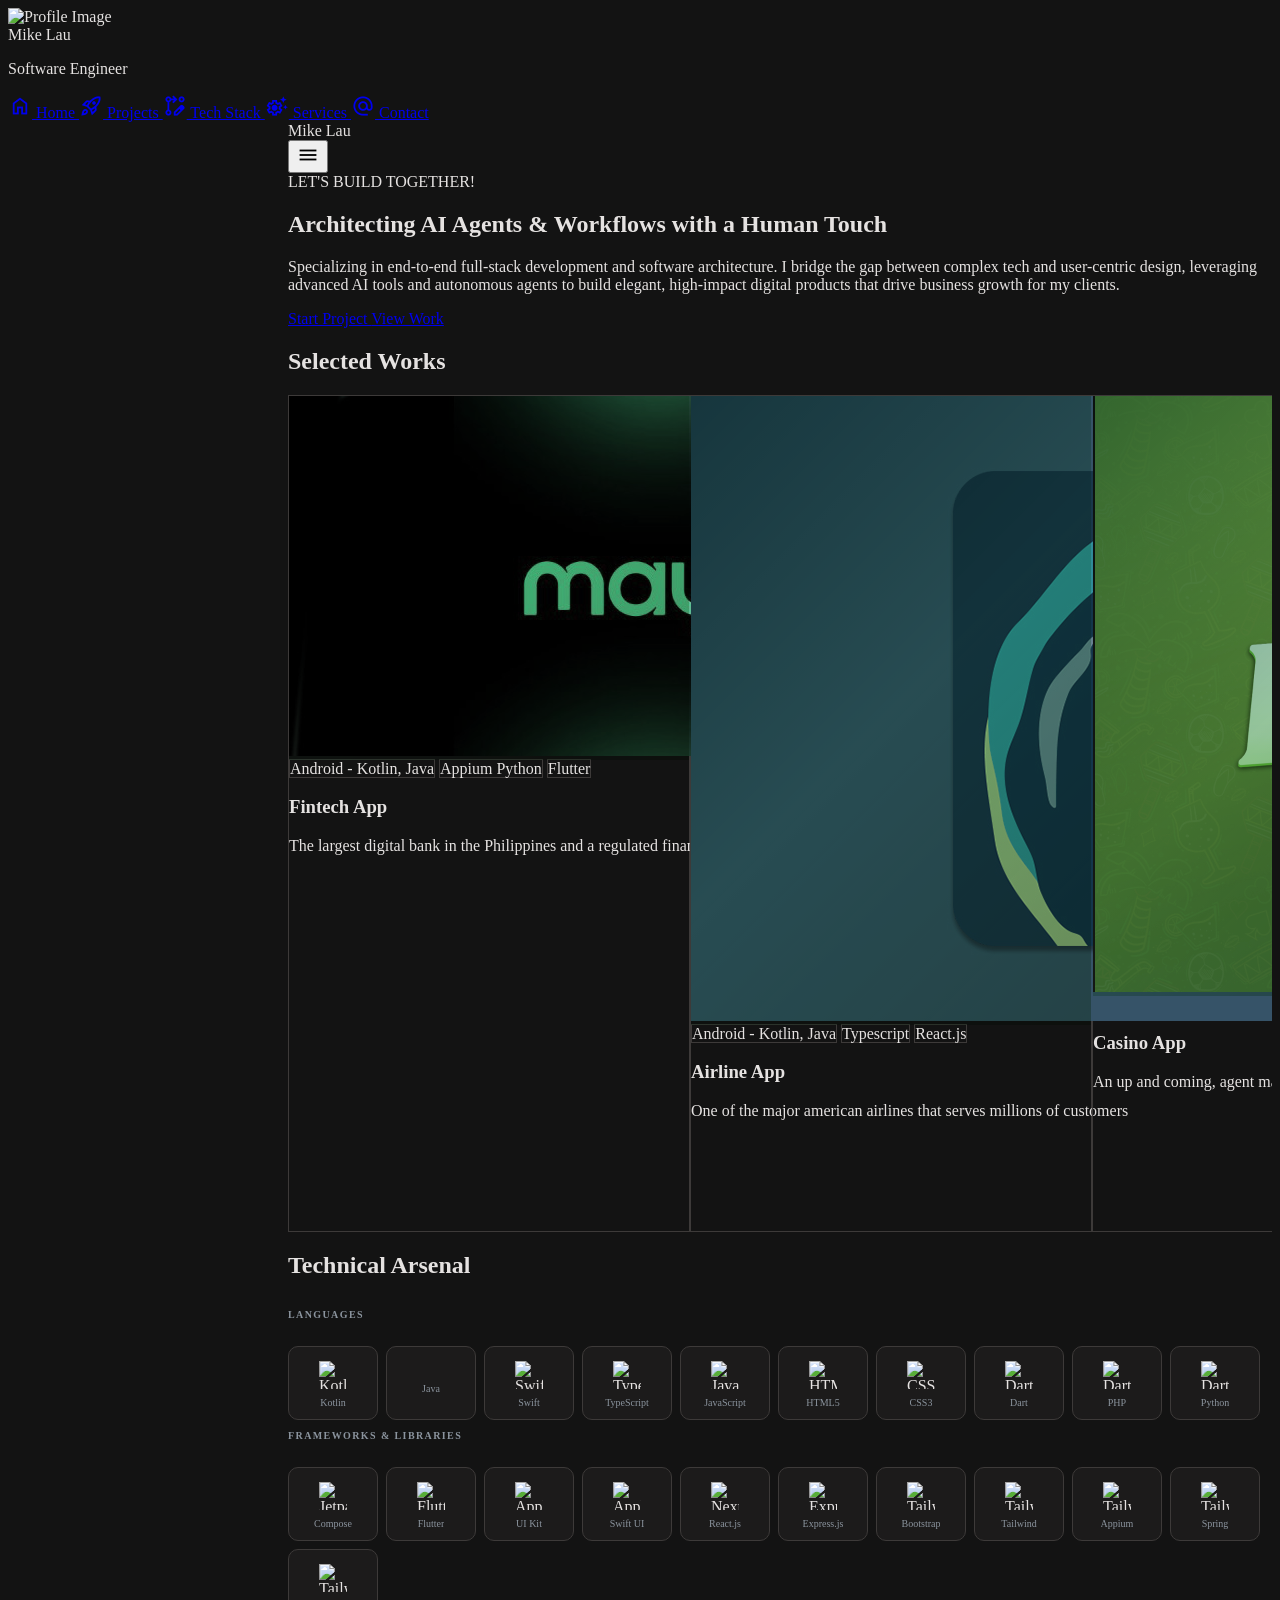
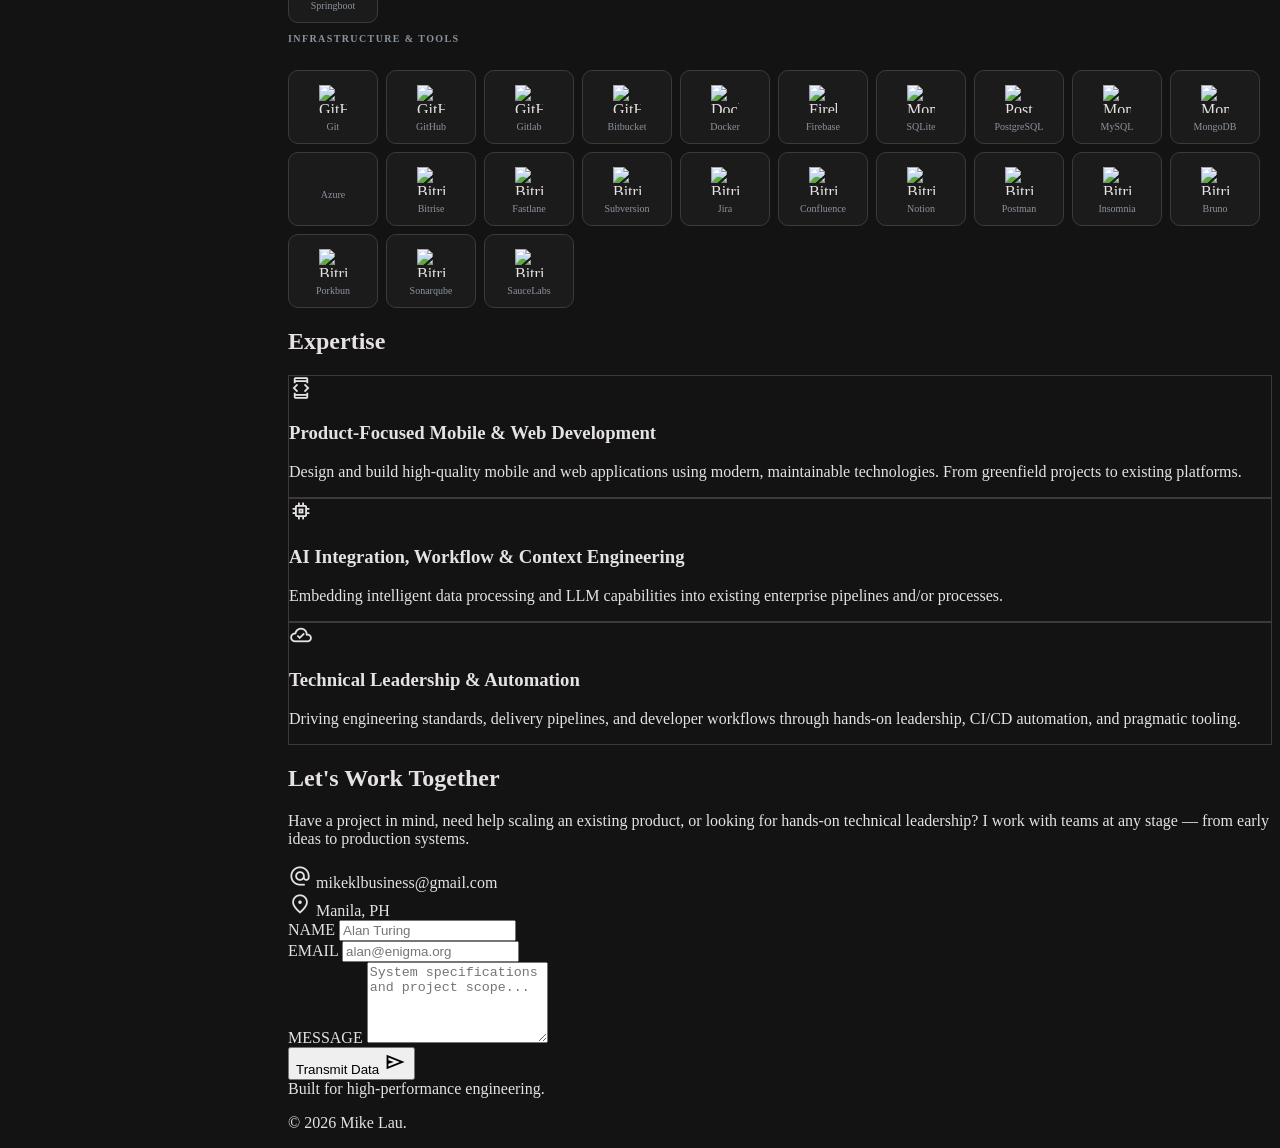
==== commit 8c109f7d: "Initial" ====
--- a/index.html
+++ b/index.html
@@ -1,361 +1,782 @@
 <!DOCTYPE html>
-<html lang="en">
-   <head>
-      <title>Mike Lau</title>
-      <meta name="viewport" content="width=device-width, initial-scale=1">
-      <link rel="icon" href="favicon.ico" type="image/x-icon">
-      <link rel="stylesheet" href="css/main.bundle.css">
-      <script src="https://kit.fontawesome.com/4e5a72c756.js"></script>
-      <script async src="https://pagead2.googlesyndication.com/pagead/js/adsbygoogle.js?client=ca-pub-7689221450220453"
-     crossorigin="anonymous"></script>
-   </head>
-   <body>
-      <nav class="navbar is-primary" role="navigation" aria-label="main navigation">
-         <div class="navbar-brand">
-            <div class="navbar-item is-hidden-desktop">
-               <a href="https://github.com/mikekpl" class="icon is-large has-text-light" target="_blank">
-               <i class="fab fa-2x fa-github"></i>
-               </a>
-            </div>
-            <div class="navbar-item is-hidden-desktop">
-               <a href="https://blog.mikelau.dev" class="icon is-large has-text-light" target="_blank">
-               <i class="fas fa-2x fa-globe"></i>
-               </a>
-            </div>
-         </div>
-         <div class="navbar-menu">
-            <div class="navbar-end">
-               <div class="navbar-item">
-                  <a href="https://github.com/mikekpl" class="icon is-large has-text-light" target="_blank">
-                  <i class="fab fa-2x fa-github"></i>
-                  </a>
-               </div>
-               <div class="navbar-item">
-                  <a href="https://blog.mikelau.dev" class="icon is-large has-text-light" target="_blank">
-                  <i class="fas fa-2x fa-globe"></i>
-                  </a>
-               </div>
-            </div>
-         </div>
-      </nav>
-      <section class="hero is-primary">
-         <div class="hero-body">
-            <div class="container">
-               <br><br>
-               <div class="level">
-                  <div class="level-item has-text-centered">
-                     <figure class="image is-128x128">
-                        <img class="is-rounded" src="https://avatars.githubusercontent.com/u/16832215?v=4">
-                     </figure>
-                  </div>
-               </div>
-               <div class="columns has-text-centered">
-                  <div class="column">
-                     <h1 class="title is-1">
-                        Mike Lau
-                     </h1>
-                     <h2 class="subtitle">
-                        Let's build amazing apps and products!
-                     </h2>
-                     <p>	
-                        <a href="https://www.linkedin.com/in/mikeklau" target="_blank">
-                        <i class="fab fa-1x fa-linkedin-in"></i>&nbsp;&nbsp;&nbsp;&nbsp;&nbsp;<strong>Connect with me</strong>
-                        </a>
-                     </p>
-                     <br><br>
-                  </div>
-               </div>
-            </div>
-         </div>
-      </section>
-      <!-- About -->
-      <section class="section">
-         <div class="container">
-            <br><br>
-            <h1 class="title">About</h1>
-            <hr />
-            <div class="card">
-               <div class="card-content">
-                  <div class="content">
-                     <p class="title is-5"><strong>Software Engineer / Architect</strong></p>
-                     <p>More than 10 years of experience with full software development lifecycle. Specializes in mobile app development, with technologies such as Kotlin, Swift and Flutter for Android and/or iOS platforms. Automation advocate, from automated testing to making CI/CD pipelines that helps improve and hasten our workflows. Good working knowledge on different web, API and database technologies.</p>
-                     <p>Highly experienced on different industries such as:</p>
-                     <ul>
-                        <li>Information Technology</li>
-                        <li>Business Process Outsourcing</li>
-                        <li>Digital Healthcare & Health Tech</li>
-                        <li>Financial Technology or Fintech</li>
-                        <li>Banking or Digital Banking</li>
-                     </ul>
-                  </div>
-               </div>
-            </div>
-            <div class="card card-gap">
-               <div class="card-content">
-                  <div class="content">
-                     <p><strong>Technologies & Tools:</strong></p>
-                     <div class="tags">
-                        <span class="tag">kotlin</span>
-                        <span class="tag">swift</span>
-                        <span class="tag">jetpack compose</span>
-                        <span class="tag">swift-ui</span>
-                        <span class="tag">kotlin multiplatform</span>
-                        <span class="tag">java</span>
-                        <span class="tag">android studio</span>
-                        <span class="tag">xcode</span>
-                        <span class="tag">flutter</span>
-                        <span class="tag">maestro</span>
-                        <span class="tag">appium</span>
-                        <span class="tag">espresso</span>
-                        <span class="tag">xcuitest</span>
-                        <span class="tag">firebase</span>
-                        <span class="tag">sql</span>
-                        <span class="tag">postgres</span>
-                        <span class="tag">git</span>
-                        <span class="tag">github actions</span>
-                        <span class="tag">bitrise</span>
-                        <span class="tag">jenkins</span>
-                        <span class="tag">jira</span>
-                        <span class="tag">confluence</span>
-                        <span class="tag">subversion</span>
-                        <span class="tag">aws</span>
-                        <span class="tag">netlify</span>
-                        <span class="tag">digital ocean</span>
-                        <span class="tag">subversion</span>
-                        <span class="tag">graphql</span>
-                        <span class="tag">azure devops</span>
-                        <span class="tag">appsflyer</span>
-                        <span class="tag">intercom</span>
-                        <span class="tag">amplitude</span>
-                        <span class="tag">clevertap</span>
-                        <span class="tag">segment</span>
-                        <span class="tag">branch.io</span>
-                     </div>
-                  </div>
-               </div>
-            </div>
-         </div>
-      </section>
-      <!-- Experience -->
-      <section class="section">
-         <div class="container">
-            <h1 class="title">Experience</h1>
-            <hr />
-            <div class="card">
-               <div class="card-content">
-                  <div class="media">
-                     <div class="media-left">
-                        <figure class="image is-48x48">
-                           <img class="is-rounded" src="img/cognizant.png">
-                        </figure>
-                     </div>
-                     <div class="media-content">
-                        <p class="title is-5">Cognizant</p>
-                        <p class="subtitle is-6">Senior Software Engineer 2<br>
-                           <time class="subtitle is-7">October 2023</time> - <time class="subtitle is-7">Present</time></p>
-                     </div>
-                  </div>
-               </div>
-            </div>
-            <div class="card card-gap">
-               <div class="card-content">
-                  <div class="media">
-                     <div class="media-left">
-                        <figure class="image is-48x48">
-                           <img class="is-rounded" src="img/bigcat.png">
-                        </figure>
-                     </div>
-                     <div class="media-content">
-                        <p class="title is-5">Bigcat Software Solutions</p>
-                        <p class="subtitle is-6">Technical Lead<br>
-                           <time class="subtitle is-7">June 2021</time> - <time class="subtitle is-7">May 2023</time> </p>
-                     </div>
-                  </div>
-               </div>
-            </div>
-            <div class="card card-gap">
-               <div class="card-content">
-                  <div class="media">
-                     <div class="media-left">
-                        <figure class="image is-48x48">
-                           <img class="is-rounded" src="img/maya.png">
-                        </figure>
-                     </div>
-                     <div class="media-content">
-                        <p class="title is-5">Maya (formerly PayMaya)</p>
-                        <p class="subtitle is-6">Senior Software Engineer<br>
-                           <time class="subtitle is-7">October 2019</time> - <time class="subtitle is-7">May 2021</time></p>
-                     </div>
-                  </div>
-               </div>
-            </div>
-            <div class="card card-gap">
-               <div class="card-content">
-                  <div class="media">
-                     <div class="media-left">
-                        <figure class="image is-48x48">
-                           <img class="is-rounded" src="img/swiperx.png">
-                        </figure>
-                     </div>
-                     <div class="media-content">
-                        <p class="title is-5">SwipeRx (formerly mClinica)</p>
-                        <p class="subtitle is-6">Senior Software Engineer<br>
-                           <time class="subtitle is-7">September 2015</time> - <time class="subtitle is-7">September 2019</time></p>
-                     </div>
-                  </div>
-               </div>
-            </div>
-            <div class="card card-gap">
-               <div class="card-content">
-                  <div class="media">
-                     <div class="media-left">
-                        <figure class="image is-48x48">
-                           <img class="is-rounded" src="img/yondu.png">
-                        </figure>
-                     </div>
-                     <div class="media-content">
-                        <p class="title is-5">Yondu Inc.</p>
-                        <p class="subtitle is-6">Software Engineer<br>
-                           <time class="subtitle is-7">June 2014</time> - <time class="subtitle is-7">September 2015</time></p>
-                     </div>
-                  </div>
-               </div>
-            </div>
-         </div>
-      </section>
-      <!-- Projects -->
-      <section class="section">
-         <div class="container">
-            <h1 class="title">Notable Projects</h1>
-            <hr>
-            <div class="tile is-ancestor">
-               <div class="tile is-vertical is-12">
-                  <div class="tile">
-                     <div class="tile is-parent">
-                        <article class="tile is-child notification">
-                           <p class="title is-5">M88</p>
-                           <figure class="image is-4by3">
-                              <img src="img/project-m88.png">
-                           </figure>
-                           <br>
-                           <p class="subtitle is-7">The biggest gaming app out in the market</p>
-                        </article>
-                     </div>
-                     <div class="tile is-parent">
-                        <article class="tile is-child notification">
-                           <p class="title is-5">Maya Bank</p>
-                           <figure class="image is-4by3">
-                              <img src="img/project-maya.png">
-                           </figure>
-                           <br>
-                           <p class="subtitle is-7">The no. 1 digital bank in the Philippines, offers good interest for savings, vouchers & ways to invest</p>
-                        </article>
-                     </div>
-                  </div>
-               </div>
-            </div>
-            <div class="tile is-ancestor">
-               <div class="tile is-vertical is-12">
-                  <div class="tile">
-                     <div class="tile is-parent">
-                        <article class="tile is-child notification">
-                           <p class="title is-5">SwipeRx</p>
-                           <figure class="image is-4by3">
-                              <img src="img/project-swiperx.png">
-                           </figure>
-                           <br>
-                           <p class="subtitle is-7">Social network & marketplace tailored for pharmacists, the largest across Asia</p>
-                        </article>
-                     </div>
-                     <div class="tile is-parent">
-                        <article class="tile is-child notification">
-                           <p class="title is-5">GCash</p>
-                           <figure class="image is-4by3">
-                              <img src="img/project-gcash.png">
-                           </figure>
-                           <br>
-                           <p class="subtitle is-7">The no. 1 digital wallet in the Philippines, used mostly in transactions and payments</p>
-                        </article>
-                     </div>
-                  </div>
-               </div>
-            </div>
-         </div>
-      </section>
-      <!-- Services -->
-      <section class="section">
-         <div class="container">
-         <br><br>
-         <h1 class="title">Services</h1>
-         <hr />
-         <p class="subtitle">Here are some services I offer:</p>
-         <br>
-         <div class="card">
-            <div class="card-content">
-               <div class="content">
-                  <p class="title is-5">🏗️&nbsp;&nbsp;&nbsp;&nbsp;&nbsp;Software Engineering</p>
-                  <p>Experience in building quality and scalable apps for 10+ yrs both personally & professionally</p>
-               </div>
-            </div>
-         </div>
-         <div class="card">
-            <div class="card-content">
-               <div class="content">
-                  <p class="title is-5">🧪&nbsp;&nbsp;&nbsp;&nbsp;&nbsp;Automation</p>
-                  <p>Improve your manual processes, whether it's regarding automated tests, your app's pipeline (CI/CD) or workflow</p>
-               </div>
-            </div>
-         </div>
-         <div class="card">
-            <div class="card-content">
-               <div class="content">
-                  <p class="title is-5">📝&nbsp;&nbsp;&nbsp;&nbsp;&nbsp;Product Management</p>
-                  <p>Build quality products at scale, increase productivity, product or process documentation and get things done</p>
-               </div>
-            </div>
-         </div>
-         <div class="card">
-            <div class="card-content">
-               <div class="content">
-                  <p class="title is-5">🔎&nbsp;&nbsp;&nbsp;&nbsp;&nbsp;Consult Solutions</p>
-                  <p>Let's collaborate on your problems, my expertise in the tech industry and software development would be of help</p>
-               </div>
-            </div>
-         </div>
-         <div class="card">
-            <div class="card-content">
-               <div class="content">
-                  <p class="title is-5">⚙️&nbsp;&nbsp;&nbsp;&nbsp;&nbsp;Others</p>
-                  <p>Technical support or maintenance of applications, app deployment help and support, review your resume, do a technical interview, video editing, tech documentation, need anything else? Feel free to reach out</p>
-               </div>
-            </div>
-         </div>
-      </section>
-      <!-- Contact -->
-      <section class="section">
-         <div class="container">
-            <h1 class="title">Contact</h1>
-            <hr />
-            <p class="subtitle">What do you have in mind? Feel free to reach out to me</p>
-            <br>
-            <nav class="level">
-               <div class="level-item has-text-centered">
-                  <div><a href="https://github.com/mikekpl" class="icon is-large" target="_blank"><i class="fab fa-2x fa-github"></i></a></div>
-               </div>
-               <div class="level-item has-text-centered">
-                  <div><a href="mailto:mikeklbusiness@gmail.com" class="icon is-large" target="_blank"><i class="fas fa-2x fa-envelope"></i></a></div>
-               </div>
-               <div class="level-item has-text-centered">
-                  <div><a href="https://www.linkedin.com/in/mikeklau" class="icon is-large" target="_blank"><i class="fab fa-2x fa-linkedin-in"></i></a></div>
-               </div>
-            </nav>
-         </div>
-      </section>
-      <footer class="footer">
-         <div class="content has-text-centered">
-            <p>© Mike Lau - 2023</a></p>
-         </div>
-      </footer>
-      <script src="js/bundle.js"></script>
-   </body>
+
+<html class="dark" lang="en">
+<head>
+    <meta charset="utf-8"/>
+    <title>Mike Lau</title>
+    <meta content="width=device-width, initial-scale=1.0" name="viewport"/>
+    <meta name="author" content="Mike Lau"/>
+    <meta name="description"
+          content="Mike Lau - Freelance software engineer and consultant helping companies build, scale, and maintain high-impact mobile and web products. Expertise in Android, iOS, cross-platform apps, automation, and CI/CD workflows."/>
+    <meta name="keywords"
+          content="Mike Lau, freelance software engineer, software consultant, mobile app development, web development, Android, iOS, Flutter, Kotlin, Swift, cross-platform apps, CI/CD, automation, software architecture"/>
+    <!-- Open Graph / Social Sharing -->
+    <meta property="og:type" content="website"/>
+    <meta property="og:locale" content="en_US"/>
+    <meta property="og:site_name" content="Mike Lau"/>
+    <meta property="og:title" content="Mike Lau - Freelance Software Engineer & Consultant"/>
+    <meta property="og:description"
+          content="Helping companies build, scale, and maintain high-impact mobile and web products. Expert in Android, iOS, cross-platform apps, automation, and CI/CD workflows."/>
+    <meta property="og:image" content="https://avatars.githubusercontent.com/u/16832215?v=4"/>
+    <meta property="og:url" content="https://mikekpl.github.io/"/>
+
+    <script src="https://cdn.tailwindcss.com?plugins=forms,container-queries"></script>
+    <link rel="stylesheet" href="https://cdn.jsdelivr.net/gh/devicons/devicon@latest/devicon.min.css"/>
+    <link href="https://fonts.googleapis.com/css2?family=Inter:wght@400;500;600;700;800&amp;family=Material+Symbols+Outlined:wght,FILL@100..700,0..1&amp;display=swap"
+          rel="stylesheet"/>
+    <script id="tailwind-config">
+        tailwind.config = {
+            darkMode: "class",
+            theme: {
+                extend: {
+                    "colors": {
+                        "primary-fixed": "#7debb0",
+                        "canvas-text-soft": "#f5f6f5",
+                        "surface-variant": "#353534",
+                        "on-secondary-container": "#003320",
+                        "error": "#ffb4ab",
+                        "on-error": "#690005",
+                        "tertiary": "#50C878",
+                        "secondary": "#3db86a",
+                        "on-tertiary-container": "#004020",
+                        "secondary-fixed": "#6dd98a",
+                        "on-error-container": "#ffdad6",
+                        "surface-dim": "#131313",
+                        "surface-bright": "#3a3939",
+                        "on-secondary-fixed": "#001a0c",
+                        "on-secondary-fixed-variant": "#00512a",
+                        "tertiary-container": "#3db86a",
+                        "ink": "#f2f2f2",
+                        "secondary-container": "#00a84e",
+                        "on-background": "#e5e2e1",
+                        "ink-strong": "#ffffff",
+                        "surface": "#131313",
+                        "on-primary-fixed": "#001a0c",
+                        "outline": "#809589",
+                        "on-tertiary-fixed-variant": "#004020",
+                        "background": "#131313",
+                        "primary": "#50C878",
+                        "surface-container-highest": "#353534",
+                        "surface-container": "#201f1f",
+                        "surface-tint": "#00674F",
+                        "on-primary-fixed-variant": "#004020",
+                        "tertiary-fixed-dim": "#3db86a",
+                        "canvas-soft": "#1a1a1a",
+                        "on-surface-variant": "#b0cbb8",
+                        "secondary-fixed-dim": "#32a85a",
+                        "hairline": "#3d3a39",
+                        "on-primary": "#002d14",
+                        "error-container": "#93000a",
+                        "on-secondary": "#002d14",
+                        "surface-container-high": "#2a2a2a",
+                        "on-primary-container": "#046307",
+                        "on-tertiary-fixed": "#001a0c",
+                        "primary-fixed-dim": "#00674F",
+                        "inverse-primary": "#046307",
+                        "primary-container": "#00a84e",
+                        "surface-container-low": "#1c1b1b",
+                        "on-surface": "#e5e2e1",
+                        "inverse-on-surface": "#313030",
+                        "mute": "#8b949e",
+                        "on-tertiary": "#002d14",
+                        "outline-variant": "#2e4a38",
+                        "surface-container-lowest": "#0e0e0e",
+                        "inverse-surface": "#e5e2e1",
+                        "body-text": "#bdbdbd",
+                        "tertiary-fixed": "#6dd98a"
+                    },
+                    "borderRadius": {
+                        "DEFAULT": "0.125rem",
+                        "lg": "0.25rem",
+                        "xl": "0.5rem",
+                        "full": "0.75rem"
+                    },
+                    "spacing": {
+                        "xs": "4px",
+                        "md": "12px",
+                        "xl": "20px",
+                        "6xl": "64px",
+                        "2xl": "24px",
+                        "xxs": "2px",
+                        "3xl": "32px",
+                        "4xl": "40px",
+                        "sm": "8px",
+                        "lg": "16px",
+                        "5xl": "48px"
+                    },
+                    "fontFamily": {
+                        "headline-xl-mobile": ["Inter"],
+                        "body-sm": ["Inter, system-ui, -apple-system, sans-serif"],
+                        "display-xl": ["Inter, system-ui, -apple-system, Segoe UI, Roboto, sans-serif"],
+                        "display-md": ["Inter, system-ui, -apple-system, Segoe UI, Roboto, sans-serif"],
+                        "display-sm": ["Inter, system-ui, -apple-system, Segoe UI, Roboto, sans-serif"],
+                        "code": ["SFMono-Regular, Menlo, Monaco, Consolas, Liberation Mono, monospace"],
+                        "body-lg": ["Inter, system-ui, -apple-system, sans-serif"],
+                        "body-sm-strong": ["Inter, system-ui, -apple-system, sans-serif"],
+                        "headline-xl": ["Inter"],
+                        "button-md": ["Inter, system-ui, -apple-system, sans-serif"],
+                        "button": ["Inter"],
+                        "eyebrow-mono": ["SFMono-Regular, Menlo, Monaco, Consolas, monospace"],
+                        "body-md-strong": ["Inter, system-ui, -apple-system, sans-serif"],
+                        "headline-lg": ["Inter"],
+                        "caption-strong": ["Inter, system-ui, -apple-system, sans-serif"],
+                        "code-strong": ["SFMono-Regular, Menlo, Monaco, Consolas, monospace"],
+                        "eyebrow-uppercase": ["Inter, system-ui, -apple-system, sans-serif"],
+                        "body-md": ["Inter, system-ui, -apple-system, sans-serif"],
+                        "headline-md": ["Inter"],
+                        "display-lg": ["Inter, system-ui, -apple-system, Segoe UI, Roboto, sans-serif"],
+                        "caption": ["Inter, system-ui, -apple-system, sans-serif"]
+                    },
+                    "fontSize": {
+                        "headline-xl-mobile": ["32px", {
+                            "lineHeight": "40px",
+                            "letterSpacing": "-0.65px",
+                            "fontWeight": "400"
+                        }],
+                        "body-sm": ["14px", {"lineHeight": "20px", "fontWeight": "400"}],
+                        "display-xl": ["60px", {"lineHeight": "60px", "letterSpacing": "-0.65px", "fontWeight": "400"}],
+                        "display-md": ["24px", {"lineHeight": "32px", "letterSpacing": "-0.6px", "fontWeight": "700"}],
+                        "display-sm": ["20px", {"lineHeight": "28px", "fontWeight": "600"}],
+                        "code": ["13px", {"lineHeight": "18px", "fontWeight": "400"}],
+                        "body-lg": ["18px", {"lineHeight": "28px", "fontWeight": "400"}],
+                        "body-sm-strong": ["14px", {"lineHeight": "23px", "fontWeight": "600"}],
+                        "headline-xl": ["60px", {
+                            "lineHeight": "60px",
+                            "letterSpacing": "-0.65px",
+                            "fontWeight": "400"
+                        }],
+                        "button-md": ["16px", {"lineHeight": "24px", "fontWeight": "600"}],
+                        "button": ["16px", {"lineHeight": "24px", "fontWeight": "600"}],
+                        "eyebrow-mono": ["14px", {
+                            "lineHeight": "20px",
+                            "letterSpacing": "2.52px",
+                            "fontWeight": "600"
+                        }],
+                        "body-md-strong": ["16px", {"lineHeight": "24px", "fontWeight": "600"}],
+                        "headline-lg": ["36px", {"lineHeight": "40px", "letterSpacing": "-0.9px", "fontWeight": "400"}],
+                        "caption-strong": ["12px", {"lineHeight": "16px", "fontWeight": "500"}],
+                        "code-strong": ["13px", {"lineHeight": "16px", "fontWeight": "550"}],
+                        "eyebrow-uppercase": ["18px", {
+                            "lineHeight": "28px",
+                            "letterSpacing": "0.45px",
+                            "fontWeight": "600"
+                        }],
+                        "body-md": ["16px", {"lineHeight": "26px", "fontWeight": "400"}],
+                        "headline-md": ["24px", {"lineHeight": "32px", "letterSpacing": "-0.6px", "fontWeight": "700"}],
+                        "display-lg": ["36px", {"lineHeight": "40px", "letterSpacing": "-0.9px", "fontWeight": "400"}],
+                        "caption": ["12px", {"lineHeight": "16px", "fontWeight": "400"}]
+                    }
+                },
+            },
+        }
+    </script>
+    <link href="styles.css" rel="stylesheet"/>
+    <link rel="icon" href="favicon.ico" type="image/x-icon"/>
+</head>
+<body class="selection:bg-primary-container selection:text-on-primary-container min-h-screen">
+<!-- Sidebar Navigation -->
+<aside class="fixed top-0 h-screen w-full md:w-[280px] bg-background border-hairline z-50 transform md:translate-x-0 transition-transform duration-300 overflow-y-auto left-0 border-r -translate-x-full">
+    <div class="flex flex-col h-full p-3xl gap-4xl">
+        <!-- Profile Section -->
+        <div class="flex flex-col items-center gap-xl">
+            <div class="w-32 h-32 overflow-hidden border-2 border-primary rounded-[100%/100%]">
+                <img alt="Profile Image" class="w-full h-full object-cover"
+                     src="https://avatars.githubusercontent.com/u/16832215?v=4"/>
+            </div>
+            <div class="text-center">
+                <div class="font-display-sm text-display-sm font-bold text-ink-strong">Mike Lau</div>
+                <p class="font-body-sm text-mute mt-xs">Software Engineer</p>
+            </div>
+        </div>
+        <!-- Navigation Links -->
+        <nav class="flex flex-col gap-lg">
+            <a class="font-body-md-strong text-body-md text-mute hover:text-primary transition-colors py-sm flex items-center gap-md"
+               href="#">
+                <span class="material-symbols-outlined text-[20px]" data-icon="home">home</span>
+                Home
+            </a>
+            <a class="font-body-md-strong text-body-md text-mute hover:text-primary transition-colors py-sm flex items-center gap-md"
+               href="#projects">
+                <span class="material-symbols-outlined text-[20px]" data-icon="rocket_launch">rocket_launch</span>
+                Projects
+            </a>
+            <a class="font-body-md-strong text-body-md text-mute hover:text-primary transition-colors py-sm flex items-center gap-md"
+               href="#stack">
+                <span class="material-symbols-outlined text-[20px]" data-icon="rebase_edit">rebase_edit</span>
+                Tech Stack
+            </a>
+            <a class="font-body-md-strong text-body-md text-mute hover:text-primary transition-colors py-sm flex items-center gap-md"
+               href="#services">
+                <span class="material-symbols-outlined text-[20px]" data-icon="settings_suggest">settings_suggest</span>
+                Services
+            </a>
+            <a class="font-body-md-strong text-body-md text-mute hover:text-primary transition-colors py-sm flex items-center gap-md"
+               href="#contact">
+                <span class="material-symbols-outlined text-[20px]" data-icon="alternate_email">alternate_email</span>
+                Contact
+            </a>
+        </nav>
+        <!-- Social Links -->
+        <div class="mt-auto pt-4xl border-t border-hairline flex justify-center gap-xl">
+            <a href="https://github.com/mikekpl" target="_blank" class="text-mute hover:text-primary transition-colors"
+               aria-label="GitHub">
+                <i class="devicon-github-plain text-[24px]"></i>
+            </a>
+            <a href="https://linkedin.com/in/mikeklau" target="_blank"
+               class="text-mute hover:text-primary transition-colors" aria-label="LinkedIn">
+                <i class="devicon-linkedin-plain text-[24px]"></i>
+            </a>
+        </div>
+    </div>
+</aside>
+<!-- Main Content -->
+<main class="main-content">
+    <!-- Mobile Header -->
+    <div class="md:hidden sticky top-0 bg-background border-b border-hairline p-md flex justify-between items-center z-40">
+        <div class="font-display-sm text-ink-strong font-bold">Mike Lau</div>
+        <button class="text-ink-strong" onclick="document.querySelector('aside').classList.toggle('-translate-x-full')">
+            <span class="material-symbols-outlined">menu</span>
+        </button>
+    </div>
+    <!-- Hero Section -->
+    <section
+            class="max-w-[1200px] mx-auto px-lg md:px-3xl flex flex-col items-start gap-3xl min-h-[calc(100vh-56px)] md:min-h-screen justify-center py-6xl md:py-0">
+        <div class="flex flex-col gap-md">
+            <span class="font-eyebrow-mono text-eyebrow-mono text-primary uppercase tracking-[0.08em] md:tracking-[0.18em] text-[11px] md:text-eyebrow-mono">LET'S BUILD TOGETHER!</span>
+            <h1 class="text-[32px] leading-[1.15] font-bold tracking-tight md:text-[60px] md:leading-[1.1] text-ink-strong max-w-[900px]">
+                Architecting AI Agents & Workflows with a Human Touch
+            </h1>
+        </div>
+        <p class="text-[15px] leading-[1.6] md:font-body-lg md:text-body-lg text-mute max-w-[600px]">Specializing in
+            end-to-end full-stack development
+            and software architecture. I bridge the gap between complex tech and user-centric design, leveraging
+            advanced AI tools and autonomous agents to build elegant, high-impact digital products that drive business
+            growth for my clients.</p>
+        <div class="flex flex-col sm:flex-row gap-md w-full sm:w-auto">
+            <a href="#contact"
+               class="bg-primary text-on-primary px-3xl py-md font-button-md text-button-md rounded-lg hover:opacity-90 transition-all text-center">
+                Start Project
+            </a>
+            <a href="#projects"
+               class="border border-hairline text-ink-strong px-3xl py-md font-button-md text-button-md rounded-lg hover:bg-canvas-soft transition-all text-center">
+                View Work
+            </a>
+        </div>
+    </section>
+    <!-- Project Gallery - Auto-scrolling Marquee -->
+    <section class="py-5xl border-t border-hairline overflow-hidden" id="projects">
+        <div class="max-w-[1200px] mx-auto px-lg md:px-3xl mb-4xl">
+            <div class="flex justify-between items-end">
+                <h2 class="text-[28px] leading-[1.2] font-bold tracking-tight md:font-display-lg md:text-display-lg text-ink-strong">
+                    Selected Works</h2>
+            </div>
+        </div>
+        <div class="marquee-container">
+            <div class="marquee-content gap-xl px-lg">
+                <!-- Original Set -->
+                <div class="project-card-width hairline-border bg-surface-container-lowest p-2xl flex flex-col gap-xl hover:border-primary-container transition-colors duration-300 group">
+                    <div class="aspect-video bg-canvas-soft relative overflow-hidden">
+                        <img class="w-full h-full object-cover opacity-80 group-hover:scale-105 transition-transform duration-500"
+                             src="assets/fintechlogo.jpg"/>
+                    </div>
+                    <div class="flex flex-col gap-sm">
+                        <div class="flex gap-xs">
+                            <span class="px-sm py-xxs hairline-border rounded-full font-body-sm text-caption text-mute">Android - Kotlin, Java</span>
+                            <span class="px-sm py-xxs hairline-border rounded-full font-body-sm text-caption text-mute">Appium Python</span>
+                            <span class="px-sm py-xxs hairline-border rounded-full font-body-sm text-caption text-mute">Flutter</span>
+                        </div>
+                        <h3 class="font-display-md text-display-md text-ink-strong">Fintech App</h3>
+                        <p class="font-body-sm text-body-sm text-mute whitespace-normal">The largest digital bank in the
+                            Philippines and a regulated financial institution</p>
+                    </div>
+                </div>
+                <div class="project-card-width hairline-border bg-surface-container-lowest p-2xl flex flex-col gap-xl hover:border-primary-container transition-colors duration-300 group">
+                    <div class="aspect-video bg-canvas-soft relative overflow-hidden">
+                        <img class="w-full h-full object-cover opacity-80 group-hover:scale-105 transition-transform duration-500"
+                             src="assets/airlinelogo.jpg"/>
+                    </div>
+                    <div class="flex flex-col gap-sm">
+                        <div class="flex gap-xs">
+                            <span class="px-sm py-xxs hairline-border rounded-full font-body-sm text-caption text-mute">Android - Kotlin, Java</span>
+                            <span class="px-sm py-xxs hairline-border rounded-full font-body-sm text-caption text-mute">Typescript</span>
+                            <span class="px-sm py-xxs hairline-border rounded-full font-body-sm text-caption text-mute">React.js</span>
+                        </div>
+                        <h3 class="font-display-md text-display-md text-ink-strong">Airline App</h3>
+                        <p class="font-body-sm text-body-sm text-mute whitespace-normal">One of the major american
+                            airlines that serves millions of customers</p>
+                    </div>
+                </div>
+                <div class="project-card-width hairline-border bg-surface-container-lowest p-2xl flex flex-col gap-xl hover:border-primary-container transition-colors duration-300 group">
+                    <div class="aspect-video bg-canvas-soft relative overflow-hidden">
+                        <img class="w-full h-full object-cover opacity-80 group-hover:scale-105 transition-transform duration-500"
+                             src="assets/gaminglogo.png"/>
+                    </div>
+                    <div class="flex flex-col gap-sm">
+                        <div class="flex gap-xs">
+                            <span class="px-sm py-xxs hairline-border rounded-full font-body-sm text-caption text-mute">Compose Multiplatform</span>
+                        </div>
+                        <h3 class="font-display-md text-display-md text-ink-strong">Casino App</h3>
+                        <p class="font-body-sm text-body-sm text-mute whitespace-normal">An up and coming, agent managed
+                            gaming app platform</p>
+                    </div>
+                </div>
+                <div class="project-card-width hairline-border bg-surface-container-lowest p-2xl flex flex-col gap-xl hover:border-primary-container transition-colors duration-300 group">
+                    <div class="aspect-video bg-canvas-soft relative overflow-hidden">
+                        <img class="w-full h-full object-cover opacity-80 group-hover:scale-105 transition-transform duration-500"
+                             src="assets/gaminglogo2.png"/>
+                    </div>
+                    <div class="flex flex-col gap-sm">
+                        <div class="flex gap-xs">
+                            <span class="px-sm py-xxs hairline-border rounded-full font-body-sm text-caption text-mute">Android - Kotlin</span>
+                            <span class="px-sm py-xxs hairline-border rounded-full font-body-sm text-caption text-mute">iOS - Swift</span>
+                        </div>
+                        <h3 class="font-display-md text-display-md text-ink-strong">Enterprise Gaming App</h3>
+                        <p class="font-body-sm text-body-sm text-mute whitespace-normal">One of the industry's top
+                            sportsbook and casino app that offers a wide variety games and providers</p>
+                    </div>
+                </div>
+                <div class="project-card-width hairline-border bg-surface-container-lowest p-2xl flex flex-col gap-xl hover:border-primary-container transition-colors duration-300 group">
+                    <div class="aspect-video bg-canvas-soft relative overflow-hidden">
+                        <img class="w-full h-full object-cover opacity-80 group-hover:scale-105 transition-transform duration-500"
+                             src="assets/socialapp.jpg"/>
+                    </div>
+                    <div class="flex flex-col gap-sm">
+                        <div class="flex gap-xs">
+                            <span class="px-sm py-xxs hairline-border rounded-full font-body-sm text-caption text-mute">Android - Kotlin</span>
+                            <span class="px-sm py-xxs hairline-border rounded-full font-body-sm text-caption text-mute">iOS - Swift</span>
+                        </div>
+                        <h3 class="font-display-md text-display-md text-ink-strong">Social App</h3>
+                        <p class="font-body-sm text-body-sm text-mute whitespace-normal">Largest digital network for
+                            pharmacy professionals, used for continuing professional development</p>
+                    </div>
+                </div>
+                <div class="project-card-width hairline-border bg-surface-container-lowest p-2xl flex flex-col gap-xl hover:border-primary-container transition-colors duration-300 group">
+                    <div class="aspect-video bg-canvas-soft relative overflow-hidden">
+                        <img class="w-full h-full object-cover opacity-80 group-hover:scale-105 transition-transform duration-500"
+                             src="assets/resourcemanagementapp.png"/>
+                    </div>
+                    <div class="flex flex-col gap-sm">
+                        <div class="flex gap-xs">
+                            <span class="px-sm py-xxs hairline-border rounded-full font-body-sm text-caption text-mute">Typescript</span>
+                            <span class="px-sm py-xxs hairline-border rounded-full font-body-sm text-caption text-mute">React.js</span>
+                            <span class="px-sm py-xxs hairline-border rounded-full font-body-sm text-caption text-mute">Express.js</span>
+                        </div>
+                        <h3 class="font-display-md text-display-md text-ink-strong">Resource Management App</h3>
+                        <p class="font-body-sm text-body-sm text-mute whitespace-normal">Internal tool for resource
+                            management, to be used by a multinational organization</p>
+                    </div>
+                </div>
+                <!-- Duplicated for Infinite Scroll -->
+                <div class="project-card-width hairline-border bg-surface-container-lowest p-2xl flex flex-col gap-xl hover:border-primary-container transition-colors duration-300 group">
+                    <div class="aspect-video bg-canvas-soft relative overflow-hidden">
+                        <img class="w-full h-full object-cover opacity-80 group-hover:scale-105 transition-transform duration-500"
+                             src="assets/fintechlogo.jpg"/>
+                    </div>
+                    <div class="flex flex-col gap-sm">
+                        <div class="flex gap-xs">
+                            <span class="px-sm py-xxs hairline-border rounded-full font-body-sm text-caption text-mute">Android - Kotlin, Java</span>
+                            <span class="px-sm py-xxs hairline-border rounded-full font-body-sm text-caption text-mute">Appium Python</span>
+                            <span class="px-sm py-xxs hairline-border rounded-full font-body-sm text-caption text-mute">Flutter</span>
+                        </div>
+                        <h3 class="font-display-md text-display-md text-ink-strong">Fintech App</h3>
+                        <p class="font-body-sm text-body-sm text-mute whitespace-normal">The largest digital bank in the
+                            Philippines and a regulated financial institution</p>
+                    </div>
+                </div>
+                <div class="project-card-width hairline-border bg-surface-container-lowest p-2xl flex flex-col gap-xl hover:border-primary-container transition-colors duration-300 group">
+                    <div class="aspect-video bg-canvas-soft relative overflow-hidden">
+                        <img class="w-full h-full object-cover opacity-80 group-hover:scale-105 transition-transform duration-500"
+                             src="assets/airlinelogo.jpg"/>
+                    </div>
+                    <div class="flex flex-col gap-sm">
+                        <div class="flex gap-xs">
+                            <span class="px-sm py-xxs hairline-border rounded-full font-body-sm text-caption text-mute">Android - Kotlin, Java</span>
+                            <span class="px-sm py-xxs hairline-border rounded-full font-body-sm text-caption text-mute">Typescript</span>
+                            <span class="px-sm py-xxs hairline-border rounded-full font-body-sm text-caption text-mute">React.js</span>
+                        </div>
+                        <h3 class="font-display-md text-display-md text-ink-strong">Airline App</h3>
+                        <p class="font-body-sm text-body-sm text-mute whitespace-normal">One of the major american
+                            airlines that serves millions of customers</p>
+                    </div>
+                </div>
+                <div class="project-card-width hairline-border bg-surface-container-lowest p-2xl flex flex-col gap-xl hover:border-primary-container transition-colors duration-300 group">
+                    <div class="aspect-video bg-canvas-soft relative overflow-hidden">
+                        <img class="w-full h-full object-cover opacity-80 group-hover:scale-105 transition-transform duration-500"
+                             src="assets/gaminglogo.png"/>
+                    </div>
+                    <div class="flex flex-col gap-sm">
+                        <div class="flex gap-xs">
+                            <span class="px-sm py-xxs hairline-border rounded-full font-body-sm text-caption text-mute">Compose Multiplatform</span>
+                        </div>
+                        <h3 class="font-display-md text-display-md text-ink-strong">Casino App</h3>
+                        <p class="font-body-sm text-body-sm text-mute whitespace-normal">An up and coming, agent managed
+                            gaming app platform</p>
+                    </div>
+                </div>
+                <div class="project-card-width hairline-border bg-surface-container-lowest p-2xl flex flex-col gap-xl hover:border-primary-container transition-colors duration-300 group">
+                    <div class="aspect-video bg-canvas-soft relative overflow-hidden">
+                        <img class="w-full h-full object-cover opacity-80 group-hover:scale-105 transition-transform duration-500"
+                             src="assets/gaminglogo2.png"/>
+                    </div>
+                    <div class="flex flex-col gap-sm">
+                        <div class="flex gap-xs">
+                            <span class="px-sm py-xxs hairline-border rounded-full font-body-sm text-caption text-mute">Android - Kotlin</span>
+                            <span class="px-sm py-xxs hairline-border rounded-full font-body-sm text-caption text-mute">iOS - Swift</span>
+                        </div>
+                        <h3 class="font-display-md text-display-md text-ink-strong">Enterprise Gaming App</h3>
+                        <p class="font-body-sm text-body-sm text-mute whitespace-normal">One of the industry's top
+                            sportsbook and casino app that offers a wide variety games and providers</p>
+                    </div>
+                </div>
+                <div class="project-card-width hairline-border bg-surface-container-lowest p-2xl flex flex-col gap-xl hover:border-primary-container transition-colors duration-300 group">
+                    <div class="aspect-video bg-canvas-soft relative overflow-hidden">
+                        <img class="w-full h-full object-cover opacity-80 group-hover:scale-105 transition-transform duration-500"
+                             src="assets/socialapp.jpg"/>
+                    </div>
+                    <div class="flex flex-col gap-sm">
+                        <div class="flex gap-xs">
+                            <span class="px-sm py-xxs hairline-border rounded-full font-body-sm text-caption text-mute">Android - Kotlin</span>
+                            <span class="px-sm py-xxs hairline-border rounded-full font-body-sm text-caption text-mute">iOS - Swift</span>
+                        </div>
+                        <h3 class="font-display-md text-display-md text-ink-strong">Social App</h3>
+                        <p class="font-body-sm text-body-sm text-mute whitespace-normal">Largest digital network for
+                            pharmacy professionals, used for continuing professional development</p>
+                    </div>
+                </div>
+                <div class="project-card-width hairline-border bg-surface-container-lowest p-2xl flex flex-col gap-xl hover:border-primary-container transition-colors duration-300 group">
+                    <div class="aspect-video bg-canvas-soft relative overflow-hidden">
+                        <img class="w-full h-full object-cover opacity-80 group-hover:scale-105 transition-transform duration-500"
+                             src="assets/resourcemanagementapp.png"/>
+                    </div>
+                    <div class="flex flex-col gap-sm">
+                        <div class="flex gap-xs">
+                            <span class="px-sm py-xxs hairline-border rounded-full font-body-sm text-caption text-mute">Typescript</span>
+                            <span class="px-sm py-xxs hairline-border rounded-full font-body-sm text-caption text-mute">React.js</span>
+                            <span class="px-sm py-xxs hairline-border rounded-full font-body-sm text-caption text-mute">Express.js</span>
+                        </div>
+                        <h3 class="font-display-md text-display-md text-ink-strong">Resource Management App</h3>
+                        <p class="font-body-sm text-body-sm text-mute whitespace-normal">Internal tool for resource
+                            management, to be used by a multinational organization</p>
+                    </div>
+                </div>
+            </div>
+        </div>
+    </section>
+    <!-- Tech Stack Section -->
+    <section class="py-5xl border-t border-hairline bg-surface-container-lowest" id="stack">
+        <div class="max-w-[1200px] mx-auto px-lg md:px-3xl">
+            <div class="mb-4xl">
+                <h2 class="text-[28px] leading-[1.2] font-bold tracking-tight md:font-display-lg md:text-display-lg text-ink-strong">
+                    Technical Arsenal</h2>
+            </div>
+            <div class="flex flex-col gap-2xl">
+                <!-- Languages -->
+                <div class="stack-group">
+                    <p class="stack-group-label">LANGUAGES</p>
+                    <div class="stack-icon-grid">
+                        <div class="stack-icon-item" title="Kotlin">
+                            <img src="https://cdn.simpleicons.org/kotlin/50C878" width="28" height="28" alt="Kotlin"/>
+                            <span>Kotlin</span>
+                        </div>
+                        <div class="stack-icon-item" title="Java">
+                            <i class="devicon-java-plain"></i>
+                            <span>Java</span>
+                        </div>
+                        <div class="stack-icon-item" title="Swift">
+                            <img src="https://cdn.simpleicons.org/swift/50C878" width="28" height="28" alt="Swift"/>
+                            <span>Swift</span>
+                        </div>
+                        <div class="stack-icon-item" title="TypeScript">
+                            <img src="https://cdn.simpleicons.org/typescript/50C878" width="28" height="28" alt="TypeScript"/>
+                            <span>TypeScript</span>
+                        </div>
+                        <div class="stack-icon-item" title="JavaScript">
+                            <img src="https://cdn.simpleicons.org/javascript/50C878" width="28" height="28" alt="JavaScript"/>
+                            <span>JavaScript</span>
+                        </div>
+                        <div class="stack-icon-item" title="HTML5">
+                            <img src="https://cdn.simpleicons.org/html5/50C878" width="28" height="28" alt="HTML5"/>
+                            <span>HTML5</span>
+                        </div>
+                        <div class="stack-icon-item" title="CSS3">
+                            <img src="https://cdn.simpleicons.org/css/50C878" width="28" height="28" alt="CSS3"/>
+                            <span>CSS3</span>
+                        </div>
+                        <div class="stack-icon-item" title="Dart">
+                            <img src="https://cdn.simpleicons.org/dart/50C878" width="28" height="28" alt="Dart"/>
+                            <span>Dart</span>
+                        </div>
+                        <div class="stack-icon-item" title="PHP">
+                            <img src="https://cdn.simpleicons.org/php/50C878" width="28" height="28" alt="Dart"/>
+                            <span>PHP</span>
+                        </div>
+                        <div class="stack-icon-item" title="Python">
+                            <img src="https://cdn.simpleicons.org/python/50C878" width="28" height="28" alt="Dart"/>
+                            <span>Python</span>
+                        </div>
+                    </div>
+                </div>
+                <!-- Frameworks -->
+                <div class="stack-group">
+                    <p class="stack-group-label">FRAMEWORKS &amp; LIBRARIES</p>
+                    <div class="stack-icon-grid">
+                        <div class="stack-icon-item" title="Jetpack Compose / CMP">
+                            <img src="https://cdn.simpleicons.org/jetpackcompose/50C878" width="28" height="28" alt="Jetpack Compose"/>
+                            <span>Compose</span>
+                        </div>
+                        <div class="stack-icon-item" title="Flutter">
+                            <img src="https://cdn.simpleicons.org/flutter/50C878" width="28" height="28" alt="Flutter"/>
+                            <span>Flutter</span>
+                        </div>
+                        <div class="stack-icon-item" title="UIKit">
+                            <img src="https://cdn.simpleicons.org/apple/50C878" width="28" height="28" alt="Apple"/>
+                            <span>UI Kit</span>
+                        </div>
+                        <div class="stack-icon-item" title="SwiftUI">
+                            <img src="https://cdn.simpleicons.org/swift/50C878" width="28" height="28" alt="Apple"/>
+                            <span>Swift UI</span>
+                        </div>
+                        <div class="stack-icon-item" title="React.js">
+                            <img src="https://cdn.simpleicons.org/react/50C878" width="28" height="28" alt="Next.js"/>
+                            <span>React.js</span>
+                        </div>
+                        <div class="stack-icon-item" title="Express.js">
+                            <img src="https://cdn.simpleicons.org/express/50C878" width="28" height="28" alt="Express.js"/>
+                            <span>Express.js</span>
+                        </div>
+                        <div class="stack-icon-item" title="Bootstrap CSS">
+                            <img src="https://cdn.simpleicons.org/bootstrap/50C878" width="28" height="28" alt="Tailwind CSS"/>
+                            <span>Bootstrap</span>
+                        </div>
+                        <div class="stack-icon-item" title="Tailwind CSS">
+                            <img src="https://cdn.simpleicons.org/tailwindcss/50C878" width="28" height="28" alt="Tailwind CSS"/>
+                            <span>Tailwind</span>
+                        </div>
+                        <div class="stack-icon-item" title="Appium">
+                            <img src="https://cdn.simpleicons.org/appium/50C878" width="28" height="28" alt="Tailwind CSS"/>
+                            <span>Appium</span>
+                        </div>
+                        <div class="stack-icon-item" title="Spring">
+                            <img src="https://cdn.simpleicons.org/spring/50C878" width="28" height="28" alt="Tailwind CSS"/>
+                            <span>Spring</span>
+                        </div>
+                        <div class="stack-icon-item" title="Springboot">
+                            <img src="https://cdn.simpleicons.org/springboot/50C878" width="28" height="28" alt="Tailwind CSS"/>
+                            <span>Springboot</span>
+                        </div>
+                    </div>
+                </div>
+                <!-- Infrastructure -->
+                <div class="stack-group">
+                    <p class="stack-group-label">INFRASTRUCTURE &amp; TOOLS</p>
+                    <div class="stack-icon-grid">
+                        <div class="stack-icon-item" title="Git">
+                            <img src="https://cdn.simpleicons.org/git/50C878" width="28" height="28" alt="GitHub"/>
+                            <span>Git</span>
+                        </div>
+                        <div class="stack-icon-item" title="GitHub">
+                            <img src="https://cdn.simpleicons.org/github/50C878" width="28" height="28" alt="GitHub"/>
+                            <span>GitHub</span>
+                        </div>
+                        <div class="stack-icon-item" title="GitHub">
+                            <img src="https://cdn.simpleicons.org/gitlab/50C878" width="28" height="28" alt="GitHub"/>
+                            <span>Gitlab</span>
+                        </div>
+                        <div class="stack-icon-item" title="Bitbucket">
+                            <img src="https://cdn.simpleicons.org/bitbucket/50C878" width="28" height="28" alt="GitHub"/>
+                            <span>Bitbucket</span>
+                        </div>
+                        <div class="stack-icon-item" title="Docker">
+                            <img src="https://cdn.simpleicons.org/docker/50C878" width="28" height="28" alt="Docker"/>
+                            <span>Docker</span>
+                        </div>
+                        <div class="stack-icon-item" title="Firebase">
+                            <img src="https://cdn.simpleicons.org/firebase/50C878" width="28" height="28" alt="Firebase"/>
+                            <span>Firebase</span>
+                        </div>
+                        <div class="stack-icon-item" title="SQLite">
+                            <img src="https://cdn.simpleicons.org/sqlite/50C878" width="28" height="28" alt="MongoDB"/>
+                            <span>SQLite</span>
+                        </div>
+                        <div class="stack-icon-item" title="PostgreSQL">
+                            <img src="https://cdn.simpleicons.org/postgresql/50C878" width="28" height="28" alt="PostgreSQL"/>
+                            <span>PostgreSQL</span>
+                        </div>
+                        <div class="stack-icon-item" title="MySQL">
+                            <img src="https://cdn.simpleicons.org/mysql/50C878" width="28" height="28" alt="MongoDB"/>
+                            <span>MySQL</span>
+                        </div>
+                        <div class="stack-icon-item" title="MongoDB">
+                            <img src="https://cdn.simpleicons.org/mongodb/50C878" width="28" height="28" alt="MongoDB"/>
+                            <span>MongoDB</span>
+                        </div>
+                        <div class="stack-icon-item" title="Microsoft Azure">
+                            <i class="devicon-azure-plain"></i>
+                            <span>Azure</span>
+                        </div>
+                        <div class="stack-icon-item" title="Bitrise">
+                            <img src="https://cdn.simpleicons.org/bitrise/50C878" width="28" height="28" alt="Bitrise"/>
+                            <span>Bitrise</span>
+                        </div>
+                        <div class="stack-icon-item" title="Fastlane">
+                            <img src="https://cdn.simpleicons.org/fastlane/50C878" width="28" height="28" alt="Bitrise"/>
+                            <span>Fastlane</span>
+                        </div>
+                        <div class="stack-icon-item" title="SVN">
+                            <img src="https://cdn.simpleicons.org/subversion/50C878" width="28" height="28" alt="Bitrise"/>
+                            <span>Subversion</span>
+                        </div>
+                        <div class="stack-icon-item" title="Jira">
+                            <img src="https://cdn.simpleicons.org/jira/50C878" width="28" height="28" alt="Bitrise"/>
+                            <span>Jira</span>
+                        </div>
+                        <div class="stack-icon-item" title="Confluence">
+                            <img src="https://cdn.simpleicons.org/confluence/50C878" width="28" height="28" alt="Bitrise"/>
+                            <span>Confluence</span>
+                        </div>
+                        <div class="stack-icon-item" title="Notion">
+                            <img src="https://cdn.simpleicons.org/notion/50C878" width="28" height="28" alt="Bitrise"/>
+                            <span>Notion</span>
+                        </div>
+                        <div class="stack-icon-item" title="Postman">
+                            <img src="https://cdn.simpleicons.org/postman/50C878" width="28" height="28" alt="Bitrise"/>
+                            <span>Postman</span>
+                        </div>
+                        <div class="stack-icon-item" title="Insomnia">
+                            <img src="https://cdn.simpleicons.org/insomnia/50C878" width="28" height="28" alt="Bitrise"/>
+                            <span>Insomnia</span>
+                        </div>
+                        <div class="stack-icon-item" title="Bruno">
+                            <img src="https://cdn.simpleicons.org/bruno/50C878" width="28" height="28" alt="Bitrise"/>
+                            <span>Bruno</span>
+                        </div>
+                        <div class="stack-icon-item" title="Porkbun">
+                            <img src="https://cdn.simpleicons.org/porkbun/50C878" width="28" height="28" alt="Bitrise"/>
+                            <span>Porkbun</span>
+                        </div>
+                        <div class="stack-icon-item" title="Sonarqube">
+                            <img src="https://cdn.simpleicons.org/sonarqubeserver/50C878" width="28" height="28" alt="Bitrise"/>
+                            <span>Sonarqube</span>
+                        </div>
+                        <div class="stack-icon-item" title="Saucelabs">
+                            <img src="https://cdn.simpleicons.org/saucelabs/50C878" width="28" height="28" alt="Bitrise"/>
+                            <span>SauceLabs</span>
+                        </div>
+                    </div>
+                </div>
+            </div>
+        </div>
+    </section>
+    <!-- Services Section -->
+    <section class="py-5xl border-t border-hairline" id="services">
+        <div class="max-w-[1200px] mx-auto px-lg md:px-3xl">
+            <div class="mb-4xl">
+                <h2 class="text-[28px] leading-[1.2] font-bold tracking-tight md:font-display-lg md:text-display-lg text-ink-strong">
+                    Expertise</h2>
+            </div>
+            <div class="grid grid-cols-1 md:grid-cols-3 gap-lg md:gap-xl">
+                <div class="hairline-border bg-surface-container-lowest p-lg md:p-2xl flex flex-col gap-lg hover:border-primary transition-colors">
+                    <span class="material-symbols-outlined text-primary text-[28px] md:text-[32px]"
+                          data-icon="developer_mode">developer_mode</span>
+                    <div class="flex flex-col gap-sm">
+                        <h3 class="text-[18px] leading-[1.3] font-bold md:font-display-md md:text-display-md text-ink-strong">
+                            Product-Focused Mobile & Web
+                            Development</h3>
+                        <p class="font-body-md text-body-md text-mute">Design and build high-quality mobile and web
+                            applications using modern, maintainable technologies. From greenfield projects to existing
+                            platforms.</p>
+                    </div>
+                </div>
+                <div class="hairline-border bg-surface-container-lowest p-lg md:p-2xl flex flex-col gap-lg hover:border-primary transition-colors">
+                    <span class="material-symbols-outlined text-primary text-[28px] md:text-[32px]" data-icon="memory">memory</span>
+                    <div class="flex flex-col gap-sm">
+                        <h3 class="text-[18px] leading-[1.3] font-bold md:font-display-md md:text-display-md text-ink-strong">
+                            AI Integration, Workflow & Context
+                            Engineering</h3>
+                        <p class="font-body-md text-body-md text-mute">Embedding intelligent data processing and LLM
+                            capabilities into existing enterprise pipelines and/or processes.</p>
+                    </div>
+                </div>
+                <div class="hairline-border bg-surface-container-lowest p-lg md:p-2xl flex flex-col gap-lg hover:border-primary transition-colors">
+                    <span class="material-symbols-outlined text-primary text-[28px] md:text-[32px]"
+                          data-icon="cloud_done">cloud_done</span>
+                    <div class="flex flex-col gap-sm">
+                        <h3 class="text-[18px] leading-[1.3] font-bold md:font-display-md md:text-display-md text-ink-strong">
+                            Technical Leadership &
+                            Automation</h3>
+                        <p class="font-body-md text-body-md text-mute">Driving engineering standards, delivery
+                            pipelines, and developer workflows through hands-on leadership, CI/CD automation, and
+                            pragmatic tooling.</p>
+                    </div>
+                </div>
+            </div>
+        </div>
+    </section>
+    <!-- Contact Section -->
+    <section class="py-5xl border-t border-hairline" id="contact">
+        <div class="max-w-[1200px] mx-auto px-lg md:px-3xl grid grid-cols-1 lg:grid-cols-2 gap-4xl md:gap-5xl">
+            <div class="flex flex-col gap-2xl">
+                <h2 class="text-[28px] leading-[1.2] font-bold tracking-tight md:font-display-lg md:text-display-lg text-ink-strong">
+                    Let's Work Together</h2>
+                <p class="text-[15px] leading-[1.6] md:font-body-lg md:text-body-lg text-mute max-w-[480px]">
+                    Have a project in mind, need help scaling an existing product, or looking for hands-on technical
+                    leadership? I work with teams at any stage — from early ideas to production systems.
+                </p>
+                <div class="flex flex-col gap-md mt-xl">
+                    <div class="flex items-center gap-md min-w-0">
+                        <span class="material-symbols-outlined text-primary shrink-0"
+                              data-icon="alternate_email">alternate_email</span>
+                        <span class="font-code text-code break-all">mikeklbusiness@gmail.com</span>
+                    </div>
+                    <div class="flex items-center gap-md">
+                        <span class="material-symbols-outlined text-primary shrink-0" data-icon="location_on">location_on</span>
+                        <span class="font-code text-code">Manila, PH</span>
+                    </div>
+                </div>
+            </div>
+            <form action="https://formspree.io/f/xrebygrd" method="POST" class="flex flex-col gap-xl">
+                <div class="grid grid-cols-1 md:grid-cols-2 gap-xl">
+                    <div class="flex flex-col gap-xs">
+                        <label class="font-caption-strong text-caption-strong text-mute">NAME</label>
+                        <input class="bg-canvas-soft border border-hairline rounded p-md font-body-md text-ink outline-none focus:border-primary transition-colors"
+                               placeholder="Alan Turing" id="name" type="text" name="name" required/>
+                    </div>
+                    <div class="flex flex-col gap-xs">
+                        <label class="font-caption-strong text-caption-strong text-mute">EMAIL</label>
+                        <input class="bg-canvas-soft border border-hairline rounded p-md font-body-md text-ink outline-none focus:border-primary transition-colors"
+                               placeholder="alan@enigma.org" id="email" type="email" name="email" required/>
+                    </div>
+                </div>
+                <div class="flex flex-col gap-xs">
+                    <label class="font-caption-strong text-caption-strong text-mute">MESSAGE</label>
+                    <textarea
+                            class="bg-canvas-soft border border-hairline rounded p-md font-body-md text-ink outline-none focus:border-primary transition-colors resize-none"
+                            placeholder="System specifications and project scope..." id="message" name="message"
+                            rows="5" required></textarea>
+                </div>
+                <input type="hidden" name="_subject" value="New Freelance / Consultancy Inquiry"/>
+                <input type="hidden" name="_template" value="table"/>
+                <input type="hidden" name="submitted_at" id="submitted_at"/>
+                <button class="bg-primary text-on-primary font-button-md text-button-md py-md rounded-lg hover:opacity-90 transition-all flex justify-center items-center gap-md"
+                        type="submit">
+                    Transmit Data
+                    <span class="material-symbols-outlined text-[18px]" data-icon="send">send</span>
+                </button>
+            </form>
+        </div>
+    </section>
+    <!-- Footer -->
+    <footer class="w-full bg-background border-t border-hairline">
+        <div class="w-full flex flex-col md:flex-row justify-between items-center px-lg md:px-3xl py-4xl md:py-5xl max-w-[1200px] mx-auto gap-sm md:gap-lg text-center md:text-left">
+            <div class="flex flex-col items-center md:items-start gap-xs md:gap-sm">
+                <div class="font-body-md-strong text-body-md-strong text-ink-strong">Built for high-performance
+                    engineering.
+                </div>
+                <p class="font-body-sm text-body-sm text-mute">© 2026 Mike Lau.</p>
+            </div>
+        </div>
+    </footer>
+</main>
+<script src="main.js"></script>
+</body>
 </html>
--- a/styles.css
+++ b/styles.css
@@ -0,0 +1,129 @@
+body {
+  background-color: #131313;
+  color: #e5e2e1;
+  -webkit-font-smoothing: antialiased;
+  scroll-behavior: smooth;
+}
+
+.hairline-border {
+  border: 1px solid #3d3a39;
+}
+
+.material-symbols-outlined {
+  font-variation-settings: 'FILL' 0, 'wght' 400, 'GRAD' 0, 'opsz' 20;
+}
+
+@media (min-width: 768px) {
+  .main-content {
+    margin-left: 280px;
+  }
+}
+
+/* Custom Marquee Styles */
+.marquee-container {
+  overflow: hidden;
+  white-space: nowrap;
+  position: relative;
+}
+
+.marquee-content {
+  display: inline-flex;
+  animation: scroll 40s linear infinite;
+}
+
+.marquee-content:hover {
+  animation-play-state: paused;
+}
+
+@keyframes scroll {
+  0% { transform: translateX(0); }
+  100% { transform: translateX(-50%); }
+}
+
+[class^="devicon-"] {
+  color: #50C878;
+  font-size: 28px;
+}
+
+.project-card-width {
+  width: 400px;
+  flex-shrink: 0;
+}
+
+/* Project card image emerald green color mask */
+.project-card-width .aspect-video {
+  position: relative;
+}
+
+.project-card-width .aspect-video::after {
+  content: '';
+  position: absolute;
+  inset: 0;
+  background: linear-gradient(135deg, #00674F99 0%, #50C87866 50%, #04630755 100%);
+  mix-blend-mode: multiply;
+  pointer-events: none;
+}
+
+.project-card-width .aspect-video img {
+  filter: grayscale(40%) brightness(0.85);
+}
+
+/* Tech Stack Section */
+.stack-group {
+  display: flex;
+  flex-direction: column;
+  gap: 16px;
+}
+
+.stack-group-label {
+  font-size: 10px;
+  font-weight: 600;
+  letter-spacing: 0.14em;
+  color: #8b949e;
+  text-transform: uppercase;
+}
+
+.stack-icon-grid {
+  display: flex;
+  flex-wrap: wrap;
+  gap: 8px;
+}
+
+.stack-icon-item {
+  display: flex;
+  flex-direction: column;
+  align-items: center;
+  justify-content: center;
+  gap: 8px;
+  width: 72px;
+  padding: 14px 8px 10px;
+  border: 1px solid #3d3a39;
+  border-radius: 10px;
+  background-color: #1c1b1b;
+  cursor: default;
+  transition: border-color 0.2s, background-color 0.2s, transform 0.15s;
+}
+
+.stack-icon-item:hover {
+  border-color: #50C878;
+  background-color: #201f1f;
+  transform: translateY(-2px);
+}
+
+.stack-icon-item img {
+  width: 28px;
+  height: 28px;
+  object-fit: contain;
+}
+
+.stack-icon-item span {
+  font-size: 10px;
+  line-height: 1.2;
+  color: #8b949e;
+  text-align: center;
+  white-space: nowrap;
+  overflow: hidden;
+  text-overflow: ellipsis;
+  max-width: 100%;
+}
+
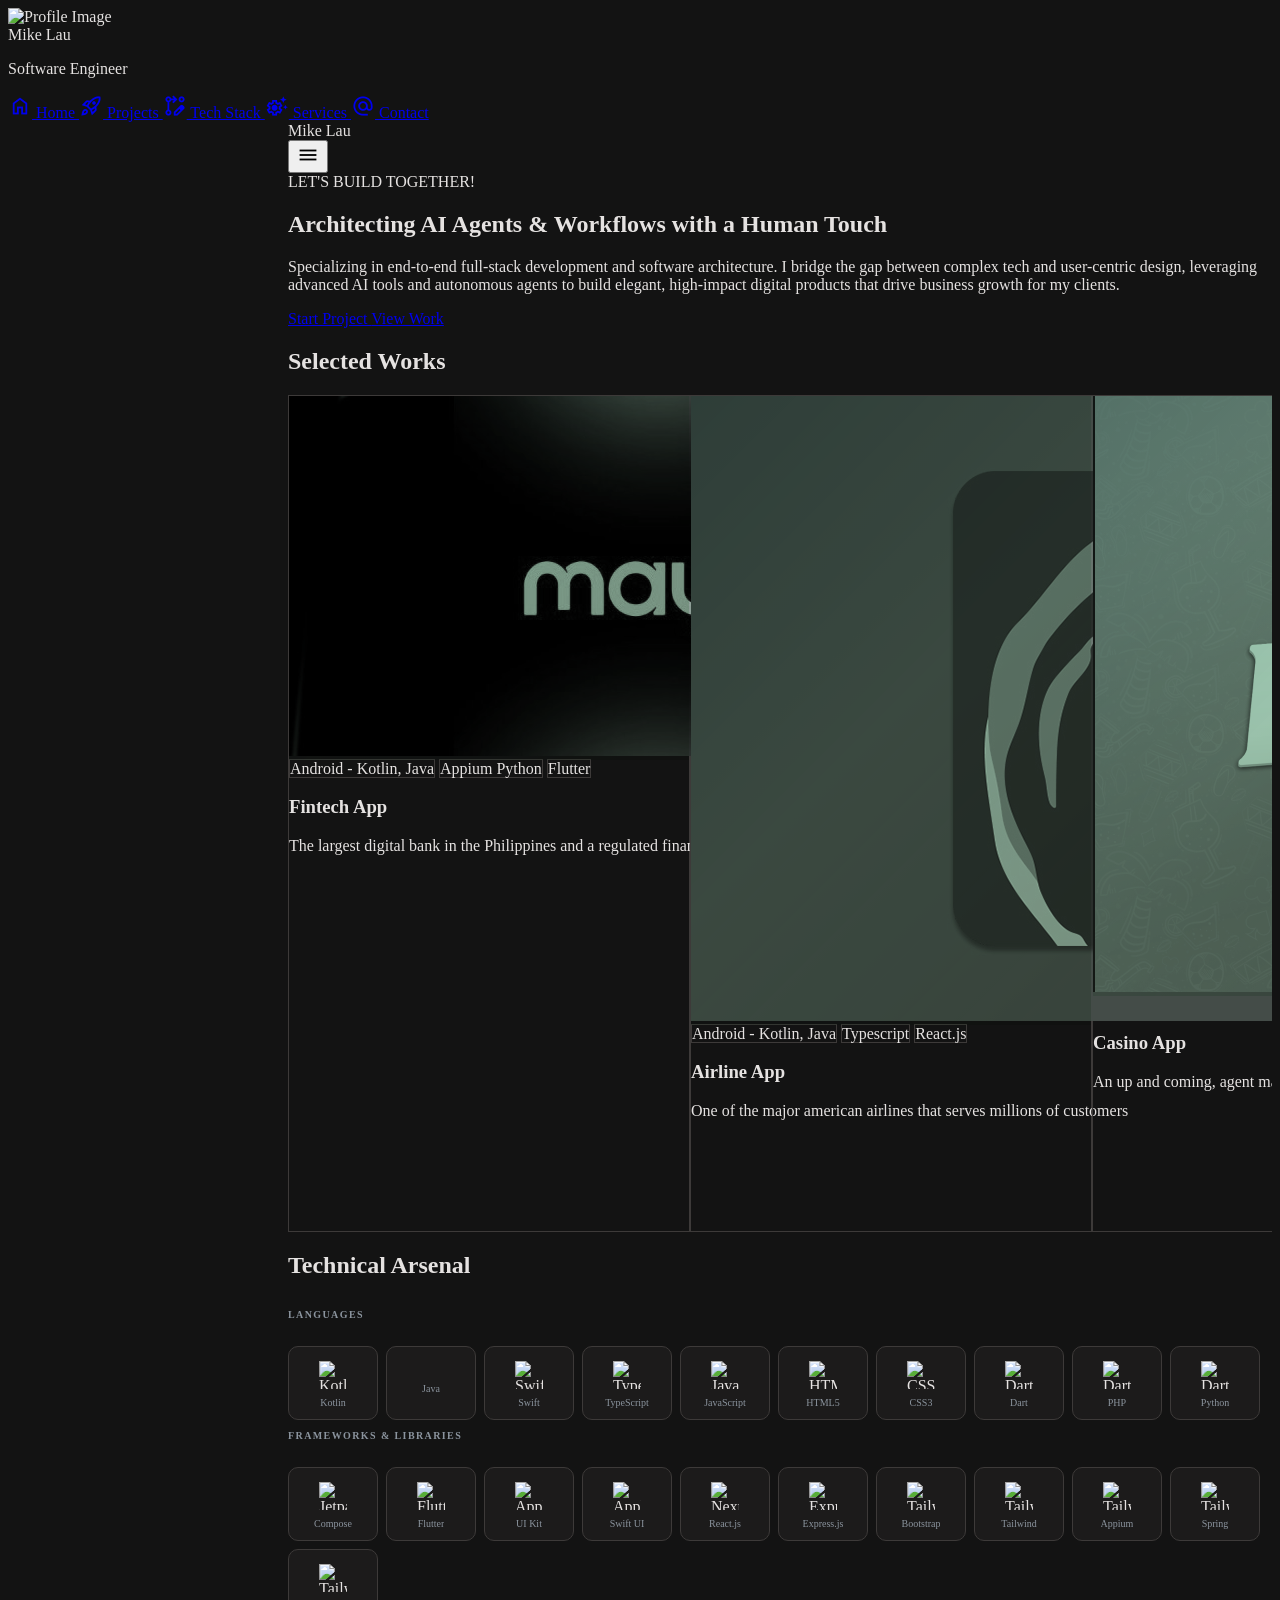
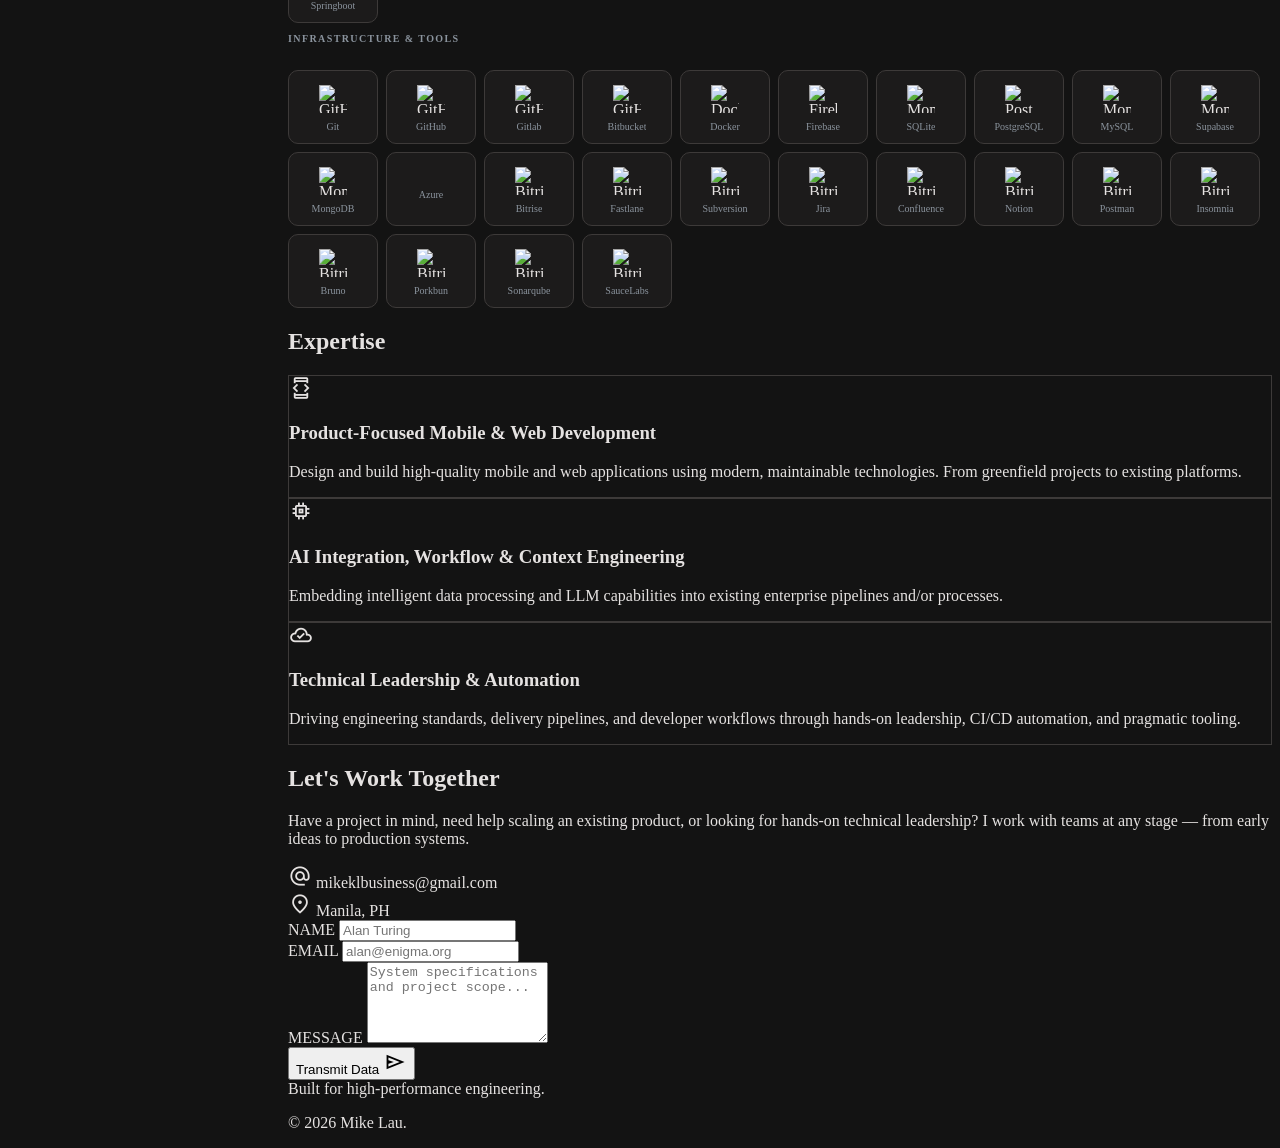
==== commit 5f144c7b: "Added spacing and content" ====
--- a/index.html
+++ b/index.html
@@ -264,7 +264,7 @@
         </div>
     </section>
     <!-- Project Gallery - Auto-scrolling Marquee -->
-    <section class="py-5xl border-t border-hairline overflow-hidden" id="projects">
+    <section class="py-[80px] md:py-[120px] border-t border-hairline overflow-hidden" id="projects">
         <div class="max-w-[1200px] mx-auto px-lg md:px-3xl mb-4xl">
             <div class="flex justify-between items-end">
                 <h2 class="text-[28px] leading-[1.2] font-bold tracking-tight md:font-display-lg md:text-display-lg text-ink-strong">
@@ -360,6 +360,7 @@
                             <span class="px-sm py-xxs hairline-border rounded-full font-body-sm text-caption text-mute">Typescript</span>
                             <span class="px-sm py-xxs hairline-border rounded-full font-body-sm text-caption text-mute">React.js</span>
                             <span class="px-sm py-xxs hairline-border rounded-full font-body-sm text-caption text-mute">Express.js</span>
+                            <span class="px-sm py-xxs hairline-border rounded-full font-body-sm text-caption text-mute">Azure</span>
                         </div>
                         <h3 class="font-display-md text-display-md text-ink-strong">Resource Management App</h3>
                         <p class="font-body-sm text-body-sm text-mute whitespace-normal">Internal tool for resource
@@ -463,7 +464,7 @@
         </div>
     </section>
     <!-- Tech Stack Section -->
-    <section class="py-5xl border-t border-hairline bg-surface-container-lowest" id="stack">
+    <section class="py-[80px] md:py-[120px] border-t border-hairline bg-surface-container-lowest" id="stack">
         <div class="max-w-[1200px] mx-auto px-lg md:px-3xl">
             <div class="mb-4xl">
                 <h2 class="text-[28px] leading-[1.2] font-bold tracking-tight md:font-display-lg md:text-display-lg text-ink-strong">
@@ -606,6 +607,10 @@
                             <img src="https://cdn.simpleicons.org/mysql/50C878" width="28" height="28" alt="MongoDB"/>
                             <span>MySQL</span>
                         </div>
+                        <div class="stack-icon-item" title="Supabase">
+                            <img src="https://cdn.simpleicons.org/supabase/50C878" width="28" height="28" alt="MongoDB"/>
+                            <span>Supabase</span>
+                        </div>
                         <div class="stack-icon-item" title="MongoDB">
                             <img src="https://cdn.simpleicons.org/mongodb/50C878" width="28" height="28" alt="MongoDB"/>
                             <span>MongoDB</span>
@@ -668,7 +673,7 @@
         </div>
     </section>
     <!-- Services Section -->
-    <section class="py-5xl border-t border-hairline" id="services">
+    <section class="py-[80px] md:py-[120px] border-t border-hairline" id="services">
         <div class="max-w-[1200px] mx-auto px-lg md:px-3xl">
             <div class="mb-4xl">
                 <h2 class="text-[28px] leading-[1.2] font-bold tracking-tight md:font-display-lg md:text-display-lg text-ink-strong">
@@ -713,7 +718,7 @@
         </div>
     </section>
     <!-- Contact Section -->
-    <section class="py-5xl border-t border-hairline" id="contact">
+    <section class="py-[80px] md:py-[120px] border-t border-hairline" id="contact">
         <div class="max-w-[1200px] mx-auto px-lg md:px-3xl grid grid-cols-1 lg:grid-cols-2 gap-4xl md:gap-5xl">
             <div class="flex flex-col gap-2xl">
                 <h2 class="text-[28px] leading-[1.2] font-bold tracking-tight md:font-display-lg md:text-display-lg text-ink-strong">
@@ -767,7 +772,7 @@
     </section>
     <!-- Footer -->
     <footer class="w-full bg-background border-t border-hairline">
-        <div class="w-full flex flex-col md:flex-row justify-between items-center px-lg md:px-3xl py-4xl md:py-5xl max-w-[1200px] mx-auto gap-sm md:gap-lg text-center md:text-left">
+        <div class="w-full flex flex-col md:flex-row justify-between items-center px-lg md:px-3xl py-[40px] md:py-[64px] max-w-[1200px] mx-auto gap-sm md:gap-lg text-center md:text-left">
             <div class="flex flex-col items-center md:items-start gap-xs md:gap-sm">
                 <div class="font-body-md-strong text-body-md-strong text-ink-strong">Built for high-performance
                     engineering.
--- a/styles.css
+++ b/styles.css
@@ -50,11 +50,12 @@
   flex-shrink: 0;
 }
 
-/* Project card image emerald green color mask */
+/* Project card image — grayscale by default, green tint on hover */
 .project-card-width .aspect-video {
   position: relative;
 }
 
+/* Green tint overlay — always visible at low opacity, full on hover */
 .project-card-width .aspect-video::after {
   content: '';
   position: absolute;
@@ -62,10 +63,22 @@
   background: linear-gradient(135deg, #00674F99 0%, #50C87866 50%, #04630755 100%);
   mix-blend-mode: multiply;
   pointer-events: none;
+  opacity: 0.55;
+  transition: opacity 0.4s ease;
 }
 
+.project-card-width:hover .aspect-video::after {
+  opacity: 1;
+}
+
+/* Full grayscale + slight green tint by default, colour restored on card hover */
 .project-card-width .aspect-video img {
-  filter: grayscale(40%) brightness(0.85);
+  filter: grayscale(100%) brightness(0.75) sepia(30%) hue-rotate(100deg);
+  transition: filter 0.4s ease, transform 0.5s ease;
+}
+
+.project-card-width:hover .aspect-video img {
+  filter: grayscale(0%) brightness(0.85);
 }
 
 /* Tech Stack Section */
